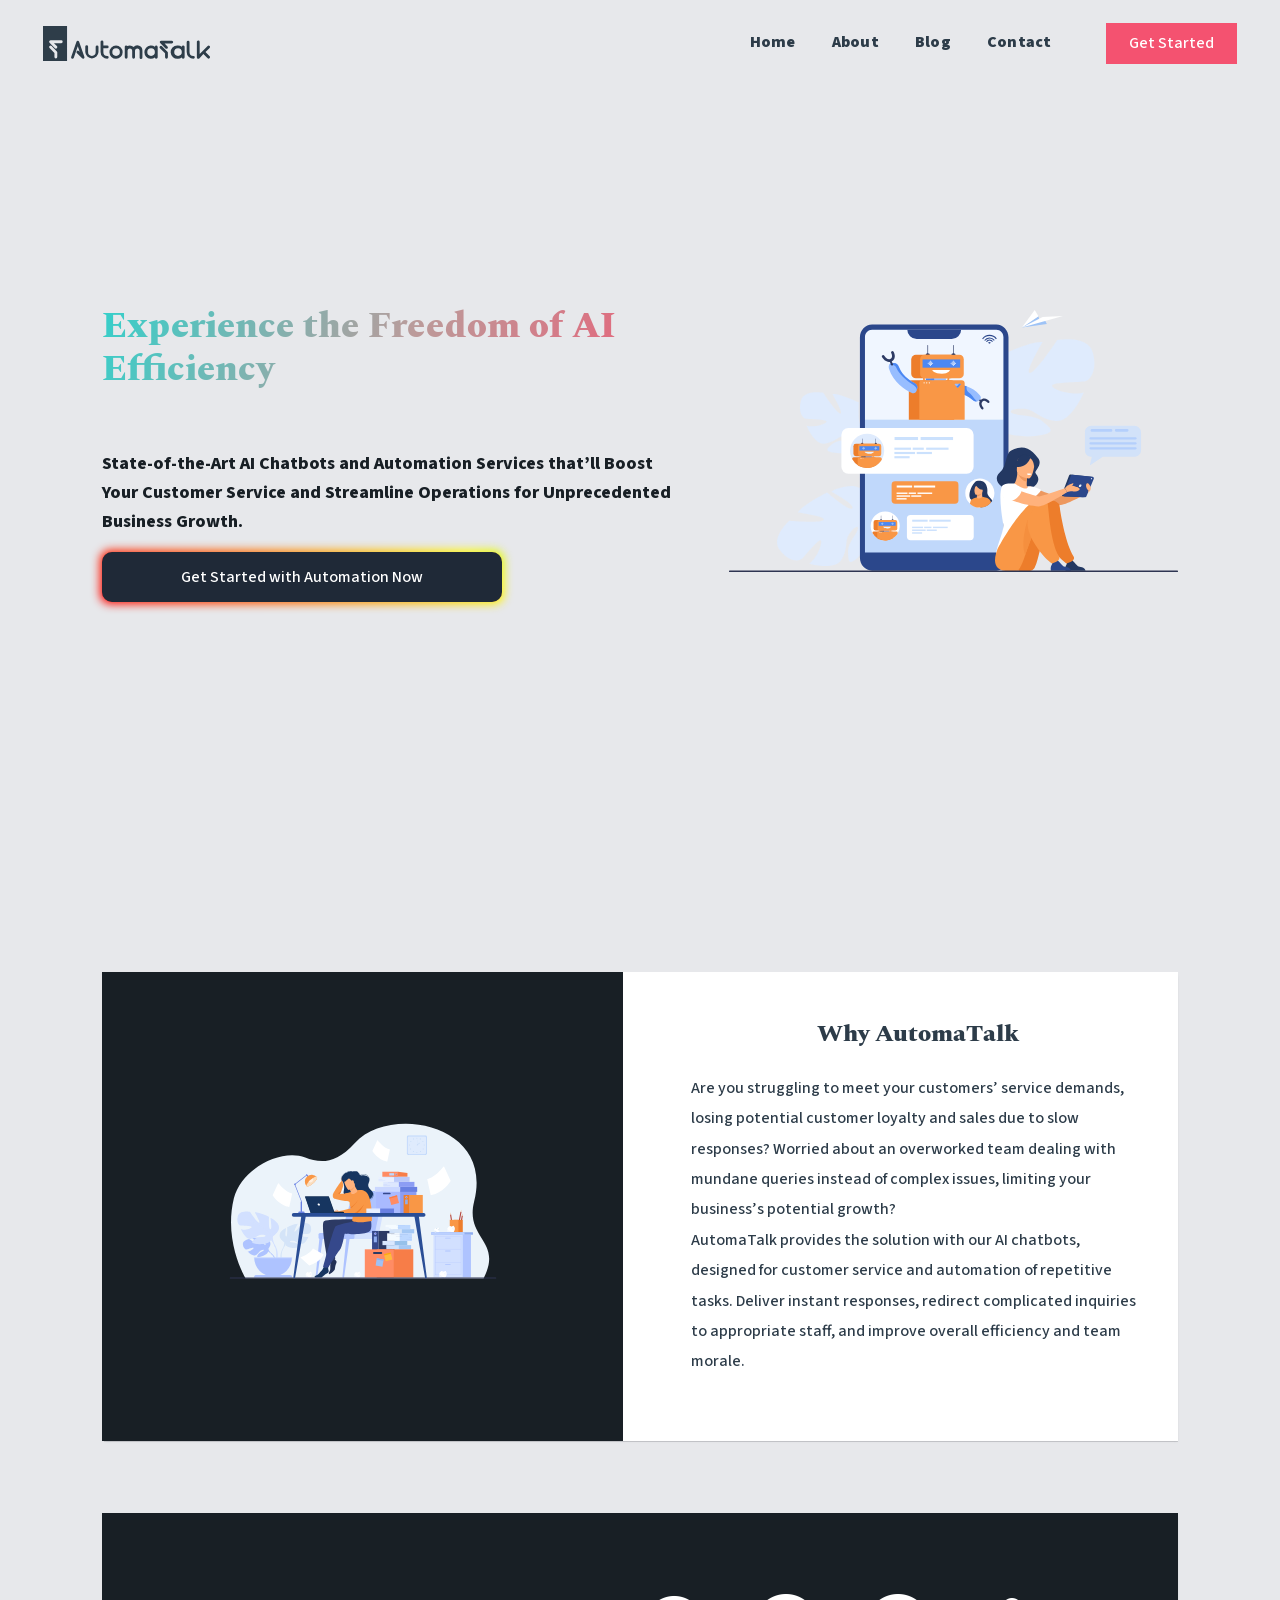
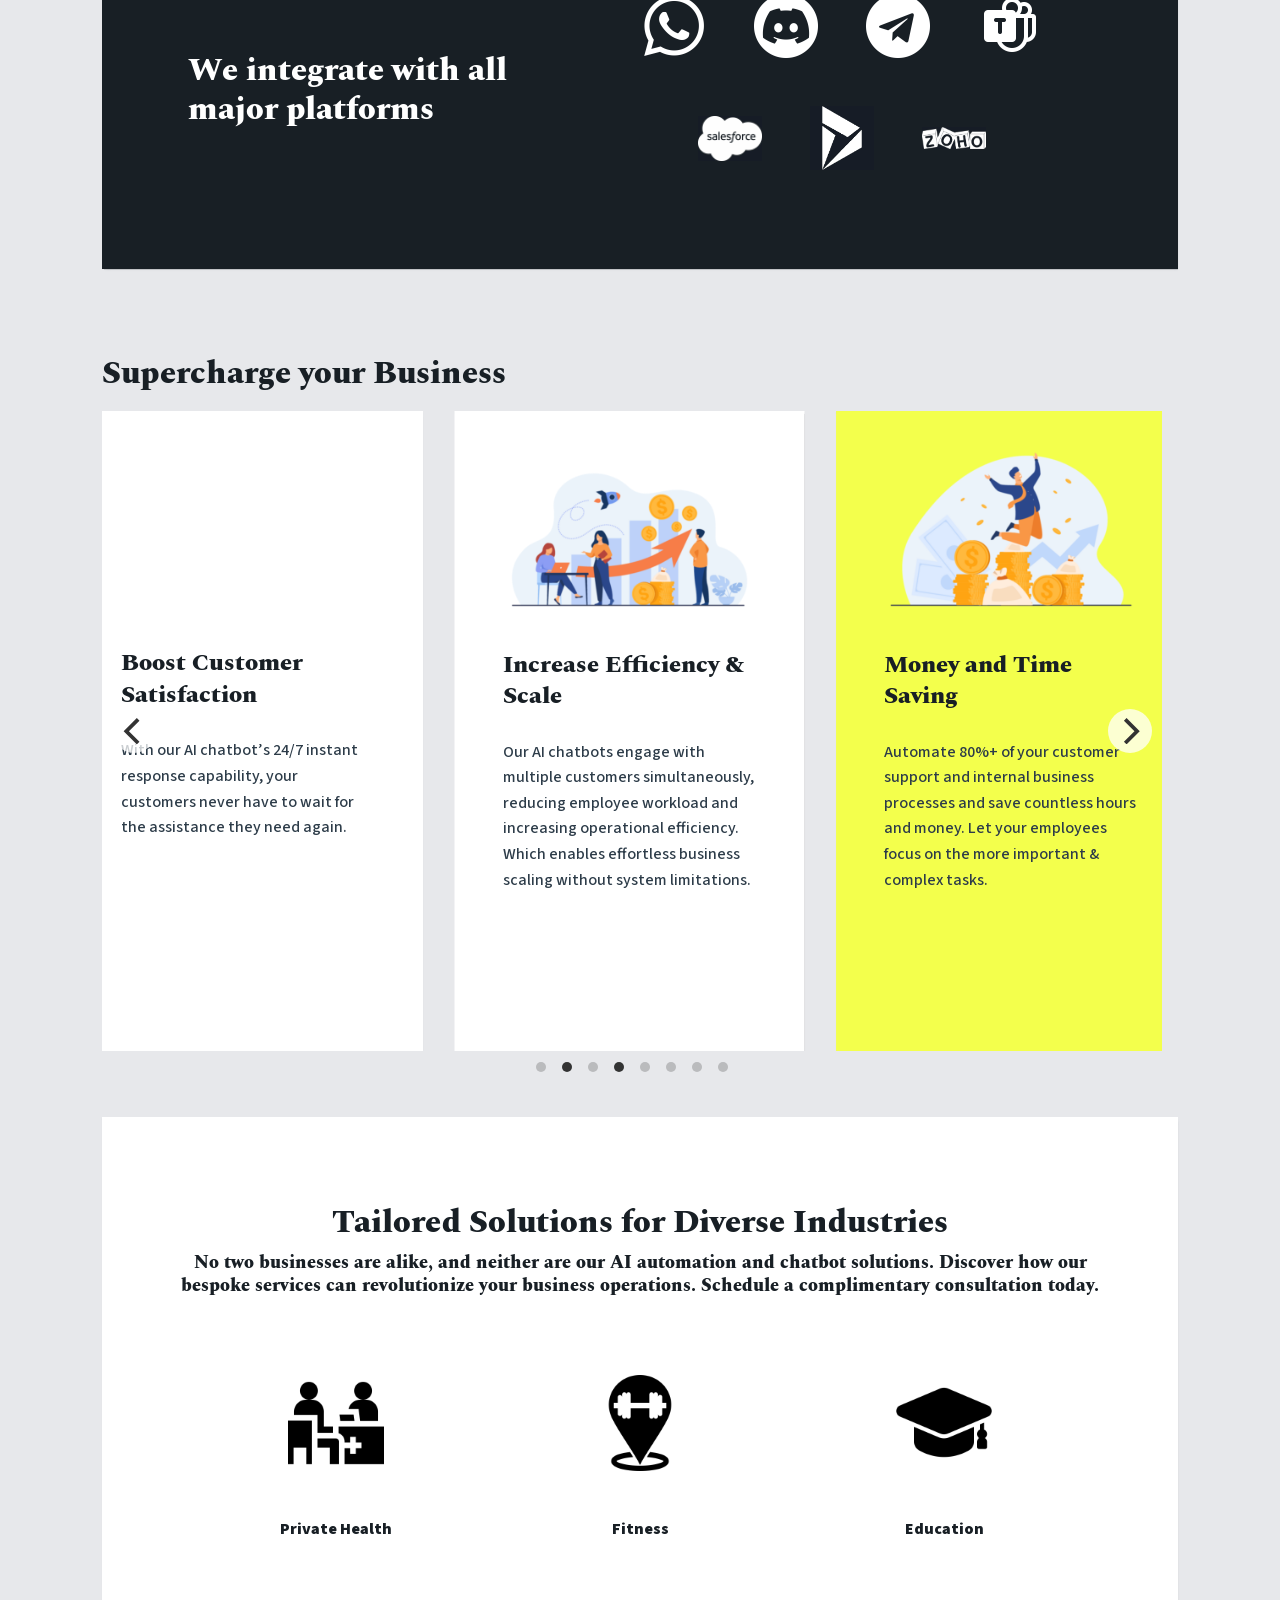
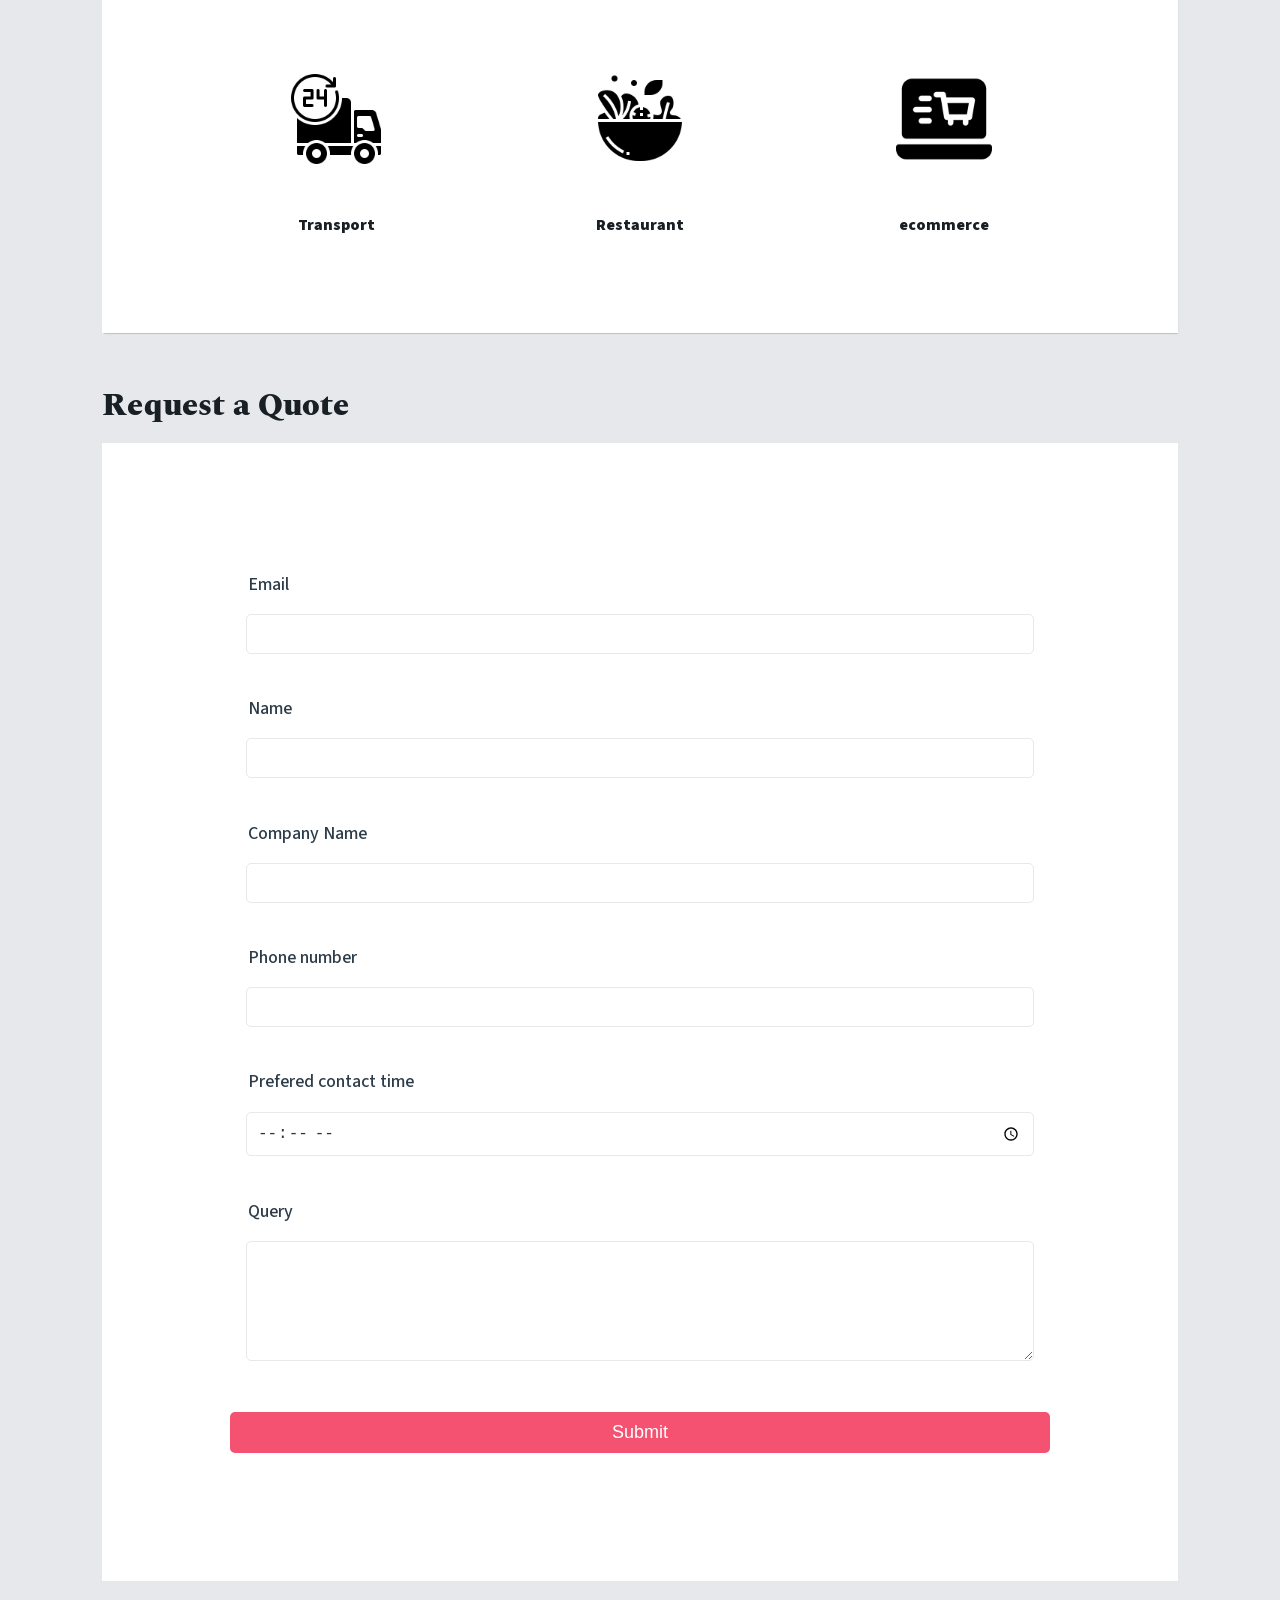
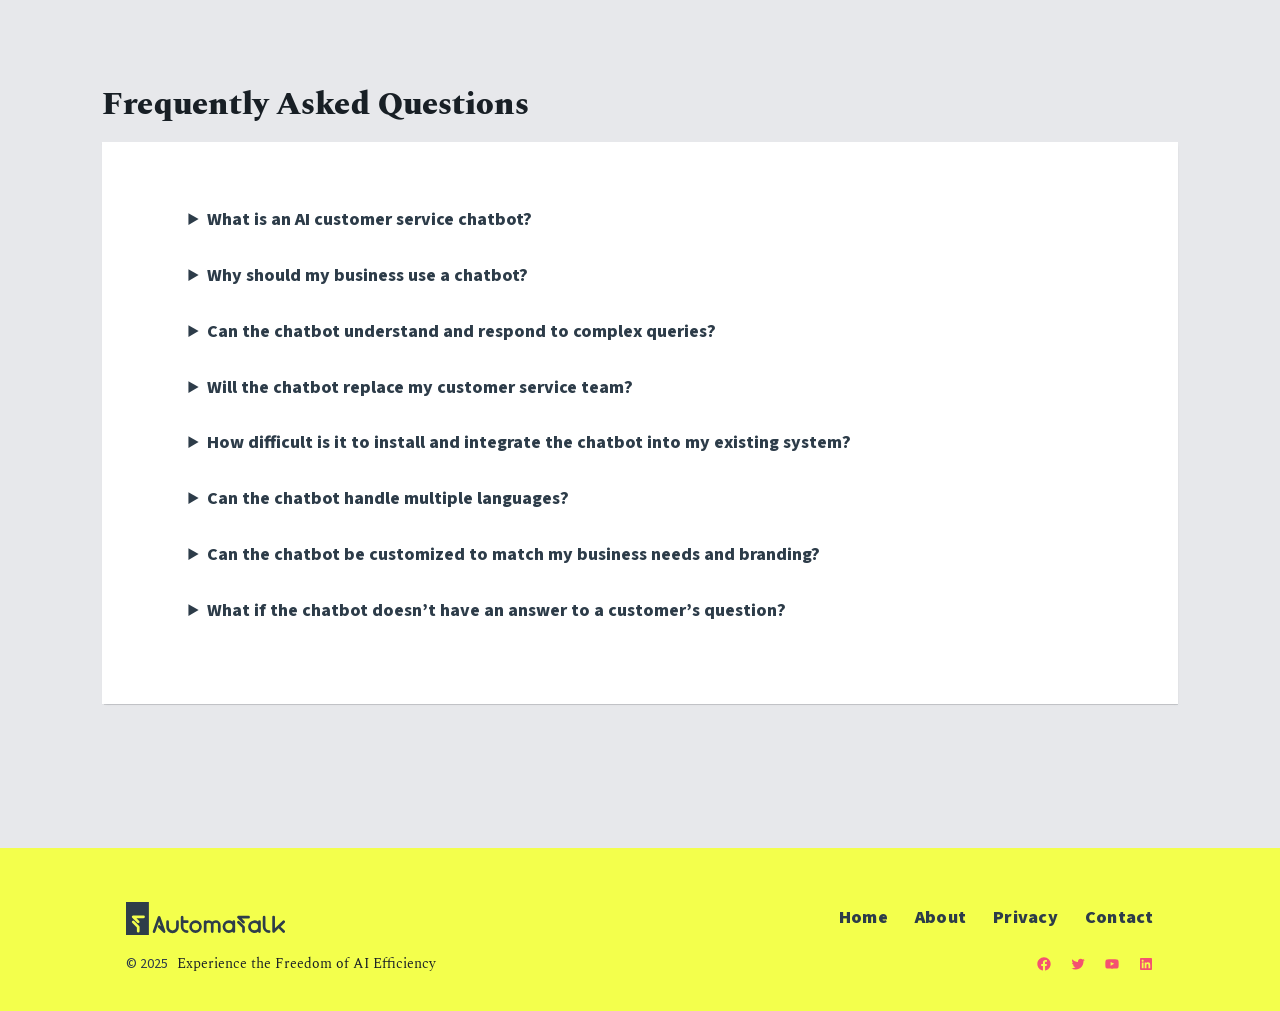
==== index.html @ a54b7176 "Initial commit" ====
<!DOCTYPE html>
<html lang="en-US">
<head>
	<meta charset="UTF-8" />
	<meta name="viewport" content="width=device-width, initial-scale=1" />
<meta name='robots' content='max-image-preview:large' />
<title>Experience the Freedom of AI Efficiency &#8211; State-of-the-Art AI Chatbots and Automation Services that’ll Boost Your Customer Service and Streamline Operations for Unprecedented Business Growth.</title>



<link rel='stylesheet' id='yabe_webfont-cache-css' href='assets/css/yabe-webfont-fonts.css' media='all' />
<style id='wp-img-auto-sizes-contain-inline-css'>
img:is([sizes=auto i],[sizes^="auto," i]){contain-intrinsic-size:3000px 1500px}
/*# sourceURL=wp-img-auto-sizes-contain-inline-css */
</style>
<style id='wp-block-image-inline-css'>
.wp-block-image>a,.wp-block-image>figure>a{display:inline-block}.wp-block-image img{box-sizing:border-box;height:auto;max-width:100%;vertical-align:bottom}@media not (prefers-reduced-motion){.wp-block-image img.hide{visibility:hidden}.wp-block-image img.show{animation:show-content-image .4s}}.wp-block-image[style*=border-radius] img,.wp-block-image[style*=border-radius]>a{border-radius:inherit}.wp-block-image.has-custom-border img{box-sizing:border-box}.wp-block-image.aligncenter{text-align:center}.wp-block-image.alignfull>a,.wp-block-image.alignwide>a{width:100%}.wp-block-image.alignfull img,.wp-block-image.alignwide img{height:auto;width:100%}.wp-block-image .aligncenter,.wp-block-image .alignleft,.wp-block-image .alignright,.wp-block-image.aligncenter,.wp-block-image.alignleft,.wp-block-image.alignright{display:table}.wp-block-image .aligncenter>figcaption,.wp-block-image .alignleft>figcaption,.wp-block-image .alignright>figcaption,.wp-block-image.aligncenter>figcaption,.wp-block-image.alignleft>figcaption,.wp-block-image.alignright>figcaption{caption-side:bottom;display:table-caption}.wp-block-image .alignleft{float:left;margin:.5em 1em .5em 0}.wp-block-image .alignright{float:right;margin:.5em 0 .5em 1em}.wp-block-image .aligncenter{margin-left:auto;margin-right:auto}.wp-block-image :where(figcaption){margin-bottom:1em;margin-top:.5em}.wp-block-image.is-style-circle-mask img{border-radius:9999px}@supports ((-webkit-mask-image:none) or (mask-image:none)) or (-webkit-mask-image:none){.wp-block-image.is-style-circle-mask img{border-radius:0;-webkit-mask-image:url('data:image/svg+xml;utf8,<svg viewBox="0 0 100 100" xmlns="http://www.w3.org/2000/svg"><circle cx="50" cy="50" r="50"/></svg>');mask-image:url('data:image/svg+xml;utf8,<svg viewBox="0 0 100 100" xmlns="http://www.w3.org/2000/svg"><circle cx="50" cy="50" r="50"/></svg>');mask-mode:alpha;-webkit-mask-position:center;mask-position:center;-webkit-mask-repeat:no-repeat;mask-repeat:no-repeat;-webkit-mask-size:contain;mask-size:contain}}:root :where(.wp-block-image.is-style-rounded img,.wp-block-image .is-style-rounded img){border-radius:9999px}.wp-block-image figure{margin:0}.wp-lightbox-container{display:flex;flex-direction:column;position:relative}.wp-lightbox-container img{cursor:zoom-in}.wp-lightbox-container img:hover+button{opacity:1}.wp-lightbox-container button{align-items:center;backdrop-filter:blur(16px) saturate(180%);background-color:#5a5a5a40;border:none;border-radius:4px;cursor:zoom-in;display:flex;height:20px;justify-content:center;opacity:0;padding:0;position:absolute;right:16px;text-align:center;top:16px;width:20px;z-index:100}@media not (prefers-reduced-motion){.wp-lightbox-container button{transition:opacity .2s ease}}.wp-lightbox-container button:focus-visible{outline:3px auto #5a5a5a40;outline:3px auto -webkit-focus-ring-color;outline-offset:3px}.wp-lightbox-container button:hover{cursor:pointer;opacity:1}.wp-lightbox-container button:focus{opacity:1}.wp-lightbox-container button:focus,.wp-lightbox-container button:hover,.wp-lightbox-container button:not(:hover):not(:active):not(.has-background){background-color:#5a5a5a40;border:none}.wp-lightbox-overlay{box-sizing:border-box;cursor:zoom-out;height:100vh;left:0;overflow:hidden;position:fixed;top:0;visibility:hidden;width:100%;z-index:100000}.wp-lightbox-overlay .close-button{align-items:center;cursor:pointer;display:flex;justify-content:center;min-height:40px;min-width:40px;padding:0;position:absolute;right:calc(env(safe-area-inset-right) + 16px);top:calc(env(safe-area-inset-top) + 16px);z-index:5000000}.wp-lightbox-overlay .close-button:focus,.wp-lightbox-overlay .close-button:hover,.wp-lightbox-overlay .close-button:not(:hover):not(:active):not(.has-background){background:none;border:none}.wp-lightbox-overlay .lightbox-image-container{height:var(--wp--lightbox-container-height);left:50%;overflow:hidden;position:absolute;top:50%;transform:translate(-50%,-50%);transform-origin:top left;width:var(--wp--lightbox-container-width);z-index:9999999999}.wp-lightbox-overlay .wp-block-image{align-items:center;box-sizing:border-box;display:flex;height:100%;justify-content:center;margin:0;position:relative;transform-origin:0 0;width:100%;z-index:3000000}.wp-lightbox-overlay .wp-block-image img{height:var(--wp--lightbox-image-height);min-height:var(--wp--lightbox-image-height);min-width:var(--wp--lightbox-image-width);width:var(--wp--lightbox-image-width)}.wp-lightbox-overlay .wp-block-image figcaption{display:none}.wp-lightbox-overlay button{background:none;border:none}.wp-lightbox-overlay .scrim{background-color:#fff;height:100%;opacity:.9;position:absolute;width:100%;z-index:2000000}.wp-lightbox-overlay.active{visibility:visible}@media not (prefers-reduced-motion){.wp-lightbox-overlay.active{animation:turn-on-visibility .25s both}.wp-lightbox-overlay.active img{animation:turn-on-visibility .35s both}.wp-lightbox-overlay.show-closing-animation:not(.active){animation:turn-off-visibility .35s both}.wp-lightbox-overlay.show-closing-animation:not(.active) img{animation:turn-off-visibility .25s both}.wp-lightbox-overlay.zoom.active{animation:none;opacity:1;visibility:visible}.wp-lightbox-overlay.zoom.active .lightbox-image-container{animation:lightbox-zoom-in .4s}.wp-lightbox-overlay.zoom.active .lightbox-image-container img{animation:none}.wp-lightbox-overlay.zoom.active .scrim{animation:turn-on-visibility .4s forwards}.wp-lightbox-overlay.zoom.show-closing-animation:not(.active){animation:none}.wp-lightbox-overlay.zoom.show-closing-animation:not(.active) .lightbox-image-container{animation:lightbox-zoom-out .4s}.wp-lightbox-overlay.zoom.show-closing-animation:not(.active) .lightbox-image-container img{animation:none}.wp-lightbox-overlay.zoom.show-closing-animation:not(.active) .scrim{animation:turn-off-visibility .4s forwards}}@keyframes show-content-image{0%{visibility:hidden}99%{visibility:hidden}to{visibility:visible}}@keyframes turn-on-visibility{0%{opacity:0}to{opacity:1}}@keyframes turn-off-visibility{0%{opacity:1;visibility:visible}99%{opacity:0;visibility:visible}to{opacity:0;visibility:hidden}}@keyframes lightbox-zoom-in{0%{transform:translate(calc((-100vw + var(--wp--lightbox-scrollbar-width))/2 + var(--wp--lightbox-initial-left-position)),calc(-50vh + var(--wp--lightbox-initial-top-position))) scale(var(--wp--lightbox-scale))}to{transform:translate(-50%,-50%) scale(1)}}@keyframes lightbox-zoom-out{0%{transform:translate(-50%,-50%) scale(1);visibility:visible}99%{visibility:visible}to{transform:translate(calc((-100vw + var(--wp--lightbox-scrollbar-width))/2 + var(--wp--lightbox-initial-left-position)),calc(-50vh + var(--wp--lightbox-initial-top-position))) scale(var(--wp--lightbox-scale));visibility:hidden}}
/*# sourceURL=assets/css/wp-block-image-style.min.css */
</style>
<style id='wp-block-image-theme-inline-css'>
:root :where(.wp-block-image figcaption){color:#555;font-size:13px;text-align:center}.is-dark-theme :root :where(.wp-block-image figcaption){color:#ffffffa6}.wp-block-image{margin:0 0 1em}
/*# sourceURL=assets/css/wp-block-image-theme.min.css */
</style>
<style id='wp-block-navigation-link-inline-css'>
.wp-block-navigation .wp-block-navigation-item__label{overflow-wrap:break-word}.wp-block-navigation .wp-block-navigation-item__description{display:none}.link-ui-tools{outline:1px solid #f0f0f0;padding:8px}.link-ui-block-inserter{padding-top:8px}.link-ui-block-inserter__back{margin-left:8px;text-transform:uppercase}
/*# sourceURL=assets/css/wp-navigation-style.min.css */
</style>
<link rel='stylesheet' id='wp-block-navigation-css' href='assets/css/wp-navigation-style.min.css' media='all' />
<style id='wp-block-button-inline-css'>
.wp-block-button__link{align-content:center;box-sizing:border-box;cursor:pointer;display:inline-block;height:100%;text-align:center;word-break:break-word}.wp-block-button__link.aligncenter{text-align:center}.wp-block-button__link.alignright{text-align:right}:where(.wp-block-button__link){border-radius:9999px;box-shadow:none;padding:calc(.667em + 2px) calc(1.333em + 2px);text-decoration:none}.wp-block-button[style*=text-decoration] .wp-block-button__link{text-decoration:inherit}.wp-block-buttons>.wp-block-button.has-custom-width{max-width:none}.wp-block-buttons>.wp-block-button.has-custom-width .wp-block-button__link{width:100%}.wp-block-buttons>.wp-block-button.has-custom-font-size .wp-block-button__link{font-size:inherit}.wp-block-buttons>.wp-block-button.wp-block-button__width-25{width:calc(25% - var(--wp--style--block-gap, .5em)*.75)}.wp-block-buttons>.wp-block-button.wp-block-button__width-50{width:calc(50% - var(--wp--style--block-gap, .5em)*.5)}.wp-block-buttons>.wp-block-button.wp-block-button__width-75{width:calc(75% - var(--wp--style--block-gap, .5em)*.25)}.wp-block-buttons>.wp-block-button.wp-block-button__width-100{flex-basis:100%;width:100%}.wp-block-buttons.is-vertical>.wp-block-button.wp-block-button__width-25{width:25%}.wp-block-buttons.is-vertical>.wp-block-button.wp-block-button__width-50{width:50%}.wp-block-buttons.is-vertical>.wp-block-button.wp-block-button__width-75{width:75%}.wp-block-button.is-style-squared,.wp-block-button__link.wp-block-button.is-style-squared{border-radius:0}.wp-block-button.no-border-radius,.wp-block-button__link.no-border-radius{border-radius:0!important}:root :where(.wp-block-button .wp-block-button__link.is-style-outline),:root :where(.wp-block-button.is-style-outline>.wp-block-button__link){border:2px solid;padding:.667em 1.333em}:root :where(.wp-block-button .wp-block-button__link.is-style-outline:not(.has-text-color)),:root :where(.wp-block-button.is-style-outline>.wp-block-button__link:not(.has-text-color)){color:currentColor}:root :where(.wp-block-button .wp-block-button__link.is-style-outline:not(.has-background)),:root :where(.wp-block-button.is-style-outline>.wp-block-button__link:not(.has-background)){background-color:initial;background-image:none}

			div.is-style-swt-button-secondary .wp-element-button {
                color: var(--wp--preset--color--body);
				background: var(--wp--preset--color--surface);
			}

            div.is-style-swt-button-secondary .wp-element-button:hover {
                color: var(--wp--preset--color--body);
				background: var(--wp--preset--color--surface);
			}
		

			div.is-style-swt-button-inverse .wp-element-button {
                color: #1F2937;
				background: #fff;
			}

            div.is-style-swt-button-inverse .wp-element-button:hover {
                color: #1F2937;
				background: #fff;
			}
		
/*# sourceURL=wp-block-button-inline-css */
</style>
<style id='wp-block-buttons-inline-css'>
.wp-block-buttons{box-sizing:border-box}.wp-block-buttons.is-vertical{flex-direction:column}.wp-block-buttons.is-vertical>.wp-block-button:last-child{margin-bottom:0}.wp-block-buttons>.wp-block-button{display:inline-block;margin:0}.wp-block-buttons.is-content-justification-left{justify-content:flex-start}.wp-block-buttons.is-content-justification-left.is-vertical{align-items:flex-start}.wp-block-buttons.is-content-justification-center{justify-content:center}.wp-block-buttons.is-content-justification-center.is-vertical{align-items:center}.wp-block-buttons.is-content-justification-right{justify-content:flex-end}.wp-block-buttons.is-content-justification-right.is-vertical{align-items:flex-end}.wp-block-buttons.is-content-justification-space-between{justify-content:space-between}.wp-block-buttons.aligncenter{text-align:center}.wp-block-buttons:not(.is-content-justification-space-between,.is-content-justification-right,.is-content-justification-left,.is-content-justification-center) .wp-block-button.aligncenter{margin-left:auto;margin-right:auto;width:100%}.wp-block-buttons[style*=text-decoration] .wp-block-button,.wp-block-buttons[style*=text-decoration] .wp-block-button__link{text-decoration:inherit}.wp-block-buttons.has-custom-font-size .wp-block-button__link{font-size:inherit}.wp-block-buttons .wp-block-button__link{width:100%}.wp-block-button.aligncenter{text-align:center}
/*# sourceURL=assets/css/wp-block-buttons-style.min.css */
</style>
<style id='wp-block-group-inline-css'>
.wp-block-group{box-sizing:border-box}:where(.wp-block-group.wp-block-group-is-layout-constrained){position:relative}
/*# sourceURL=assets/css/wp-block-group-style.min.css */
</style>
<style id='wp-block-group-theme-inline-css'>
:where(.wp-block-group.has-background){padding:1.25em 2.375em}
/*# sourceURL=assets/css/wp-block-group-theme.min.css */
</style>
<style id='wp-block-template-part-theme-inline-css'>
:root :where(.wp-block-template-part.has-background){margin-bottom:0;margin-top:0;padding:1.25em 2.375em}
/*# sourceURL=assets/css/wp-block-template-part-theme.min.css */
</style>
<style id='wp-block-heading-inline-css'>
h1:where(.wp-block-heading).has-background,h2:where(.wp-block-heading).has-background,h3:where(.wp-block-heading).has-background,h4:where(.wp-block-heading).has-background,h5:where(.wp-block-heading).has-background,h6:where(.wp-block-heading).has-background{padding:1.25em 2.375em}h1.has-text-align-left[style*=writing-mode]:where([style*=vertical-lr]),h1.has-text-align-right[style*=writing-mode]:where([style*=vertical-rl]),h2.has-text-align-left[style*=writing-mode]:where([style*=vertical-lr]),h2.has-text-align-right[style*=writing-mode]:where([style*=vertical-rl]),h3.has-text-align-left[style*=writing-mode]:where([style*=vertical-lr]),h3.has-text-align-right[style*=writing-mode]:where([style*=vertical-rl]),h4.has-text-align-left[style*=writing-mode]:where([style*=vertical-lr]),h4.has-text-align-right[style*=writing-mode]:where([style*=vertical-rl]),h5.has-text-align-left[style*=writing-mode]:where([style*=vertical-lr]),h5.has-text-align-right[style*=writing-mode]:where([style*=vertical-rl]),h6.has-text-align-left[style*=writing-mode]:where([style*=vertical-lr]),h6.has-text-align-right[style*=writing-mode]:where([style*=vertical-rl]){rotate:180deg}
/*# sourceURL=assets/css/wp-block-heading-style.min.css */
</style>
<style id='wp-block-paragraph-inline-css'>
.is-small-text{font-size:.875em}.is-regular-text{font-size:1em}.is-large-text{font-size:2.25em}.is-larger-text{font-size:3em}.has-drop-cap:not(:focus):first-letter{float:left;font-size:8.4em;font-style:normal;font-weight:100;line-height:.68;margin:.05em .1em 0 0;text-transform:uppercase}body.rtl .has-drop-cap:not(:focus):first-letter{float:none;margin-left:.1em}p.has-drop-cap.has-background{overflow:hidden}:root :where(p.has-background){padding:1.25em 2.375em}:where(p.has-text-color:not(.has-link-color)) a{color:inherit}p.has-text-align-left[style*="writing-mode:vertical-lr"],p.has-text-align-right[style*="writing-mode:vertical-rl"]{rotate:180deg}
/*# sourceURL=assets/css/wp-block-paragraph-style.min.css */
</style>
<style id='wp-block-details-inline-css'>
.wp-block-details{box-sizing:border-box}.wp-block-details summary{cursor:pointer}
/*# sourceURL=assets/css/wp-block-details-style.min.css */
</style>
<style id='wp-block-site-title-inline-css'>
.wp-block-site-title{box-sizing:border-box}.wp-block-site-title :where(a){color:inherit;font-family:inherit;font-size:inherit;font-style:inherit;font-weight:inherit;letter-spacing:inherit;line-height:inherit;text-decoration:inherit}
/*# sourceURL=assets/css/wp-block-site-title-style.min.css */
</style>
<style id='wp-block-social-links-inline-css'>
.wp-block-social-links{background:none;box-sizing:border-box;margin-left:0;padding-left:0;padding-right:0;text-indent:0}.wp-block-social-links .wp-social-link a,.wp-block-social-links .wp-social-link a:hover{border-bottom:0;box-shadow:none;text-decoration:none}.wp-block-social-links .wp-social-link svg{height:1em;width:1em}.wp-block-social-links .wp-social-link span:not(.screen-reader-text){font-size:.65em;margin-left:.5em;margin-right:.5em}.wp-block-social-links.has-small-icon-size{font-size:16px}.wp-block-social-links,.wp-block-social-links.has-normal-icon-size{font-size:24px}.wp-block-social-links.has-large-icon-size{font-size:36px}.wp-block-social-links.has-huge-icon-size{font-size:48px}.wp-block-social-links.aligncenter{display:flex;justify-content:center}.wp-block-social-links.alignright{justify-content:flex-end}.wp-block-social-link{border-radius:9999px;display:block}@media not (prefers-reduced-motion){.wp-block-social-link{transition:transform .1s ease}}.wp-block-social-link{height:auto}.wp-block-social-link a{align-items:center;display:flex;line-height:0}.wp-block-social-link:hover{transform:scale(1.1)}.wp-block-social-links .wp-block-social-link.wp-social-link{display:inline-block;margin:0;padding:0}.wp-block-social-links .wp-block-social-link.wp-social-link .wp-block-social-link-anchor,.wp-block-social-links .wp-block-social-link.wp-social-link .wp-block-social-link-anchor svg,.wp-block-social-links .wp-block-social-link.wp-social-link .wp-block-social-link-anchor:active,.wp-block-social-links .wp-block-social-link.wp-social-link .wp-block-social-link-anchor:hover,.wp-block-social-links .wp-block-social-link.wp-social-link .wp-block-social-link-anchor:visited{color:currentColor;fill:currentColor}:where(.wp-block-social-links:not(.is-style-logos-only)) .wp-social-link{background-color:#f0f0f0;color:#444}:where(.wp-block-social-links:not(.is-style-logos-only)) .wp-social-link-amazon{background-color:#f90;color:#fff}:where(.wp-block-social-links:not(.is-style-logos-only)) .wp-social-link-bandcamp{background-color:#1ea0c3;color:#fff}:where(.wp-block-social-links:not(.is-style-logos-only)) .wp-social-link-behance{background-color:#0757fe;color:#fff}:where(.wp-block-social-links:not(.is-style-logos-only)) .wp-social-link-bluesky{background-color:#0a7aff;color:#fff}:where(.wp-block-social-links:not(.is-style-logos-only)) .wp-social-link-codepen{background-color:#1e1f26;color:#fff}:where(.wp-block-social-links:not(.is-style-logos-only)) .wp-social-link-deviantart{background-color:#02e49b;color:#fff}:where(.wp-block-social-links:not(.is-style-logos-only)) .wp-social-link-discord{background-color:#5865f2;color:#fff}:where(.wp-block-social-links:not(.is-style-logos-only)) .wp-social-link-dribbble{background-color:#e94c89;color:#fff}:where(.wp-block-social-links:not(.is-style-logos-only)) .wp-social-link-dropbox{background-color:#4280ff;color:#fff}:where(.wp-block-social-links:not(.is-style-logos-only)) .wp-social-link-etsy{background-color:#f45800;color:#fff}:where(.wp-block-social-links:not(.is-style-logos-only)) .wp-social-link-facebook{background-color:#0866ff;color:#fff}:where(.wp-block-social-links:not(.is-style-logos-only)) .wp-social-link-fivehundredpx{background-color:#000;color:#fff}:where(.wp-block-social-links:not(.is-style-logos-only)) .wp-social-link-flickr{background-color:#0461dd;color:#fff}:where(.wp-block-social-links:not(.is-style-logos-only)) .wp-social-link-foursquare{background-color:#e65678;color:#fff}:where(.wp-block-social-links:not(.is-style-logos-only)) .wp-social-link-github{background-color:#24292d;color:#fff}:where(.wp-block-social-links:not(.is-style-logos-only)) .wp-social-link-goodreads{background-color:#eceadd;color:#382110}:where(.wp-block-social-links:not(.is-style-logos-only)) .wp-social-link-google{background-color:#ea4434;color:#fff}:where(.wp-block-social-links:not(.is-style-logos-only)) .wp-social-link-gravatar{background-color:#1d4fc4;color:#fff}:where(.wp-block-social-links:not(.is-style-logos-only)) .wp-social-link-instagram{background-color:#f00075;color:#fff}:where(.wp-block-social-links:not(.is-style-logos-only)) .wp-social-link-lastfm{background-color:#e21b24;color:#fff}:where(.wp-block-social-links:not(.is-style-logos-only)) .wp-social-link-linkedin{background-color:#0d66c2;color:#fff}:where(.wp-block-social-links:not(.is-style-logos-only)) .wp-social-link-mastodon{background-color:#3288d4;color:#fff}:where(.wp-block-social-links:not(.is-style-logos-only)) .wp-social-link-medium{background-color:#000;color:#fff}:where(.wp-block-social-links:not(.is-style-logos-only)) .wp-social-link-meetup{background-color:#f6405f;color:#fff}:where(.wp-block-social-links:not(.is-style-logos-only)) .wp-social-link-patreon{background-color:#000;color:#fff}:where(.wp-block-social-links:not(.is-style-logos-only)) .wp-social-link-pinterest{background-color:#e60122;color:#fff}:where(.wp-block-social-links:not(.is-style-logos-only)) .wp-social-link-pocket{background-color:#ef4155;color:#fff}:where(.wp-block-social-links:not(.is-style-logos-only)) .wp-social-link-reddit{background-color:#ff4500;color:#fff}:where(.wp-block-social-links:not(.is-style-logos-only)) .wp-social-link-skype{background-color:#0478d7;color:#fff}:where(.wp-block-social-links:not(.is-style-logos-only)) .wp-social-link-snapchat{background-color:#fefc00;color:#fff;stroke:#000}:where(.wp-block-social-links:not(.is-style-logos-only)) .wp-social-link-soundcloud{background-color:#ff5600;color:#fff}:where(.wp-block-social-links:not(.is-style-logos-only)) .wp-social-link-spotify{background-color:#1bd760;color:#fff}:where(.wp-block-social-links:not(.is-style-logos-only)) .wp-social-link-telegram{background-color:#2aabee;color:#fff}:where(.wp-block-social-links:not(.is-style-logos-only)) .wp-social-link-threads{background-color:#000;color:#fff}:where(.wp-block-social-links:not(.is-style-logos-only)) .wp-social-link-tiktok{background-color:#000;color:#fff}:where(.wp-block-social-links:not(.is-style-logos-only)) .wp-social-link-tumblr{background-color:#011835;color:#fff}:where(.wp-block-social-links:not(.is-style-logos-only)) .wp-social-link-twitch{background-color:#6440a4;color:#fff}:where(.wp-block-social-links:not(.is-style-logos-only)) .wp-social-link-twitter{background-color:#1da1f2;color:#fff}:where(.wp-block-social-links:not(.is-style-logos-only)) .wp-social-link-vimeo{background-color:#1eb7ea;color:#fff}:where(.wp-block-social-links:not(.is-style-logos-only)) .wp-social-link-vk{background-color:#4680c2;color:#fff}:where(.wp-block-social-links:not(.is-style-logos-only)) .wp-social-link-wordpress{background-color:#3499cd;color:#fff}:where(.wp-block-social-links:not(.is-style-logos-only)) .wp-social-link-whatsapp{background-color:#25d366;color:#fff}:where(.wp-block-social-links:not(.is-style-logos-only)) .wp-social-link-x{background-color:#000;color:#fff}:where(.wp-block-social-links:not(.is-style-logos-only)) .wp-social-link-yelp{background-color:#d32422;color:#fff}:where(.wp-block-social-links:not(.is-style-logos-only)) .wp-social-link-youtube{background-color:red;color:#fff}:where(.wp-block-social-links.is-style-logos-only) .wp-social-link{background:none}:where(.wp-block-social-links.is-style-logos-only) .wp-social-link svg{height:1.25em;width:1.25em}:where(.wp-block-social-links.is-style-logos-only) .wp-social-link-amazon{color:#f90}:where(.wp-block-social-links.is-style-logos-only) .wp-social-link-bandcamp{color:#1ea0c3}:where(.wp-block-social-links.is-style-logos-only) .wp-social-link-behance{color:#0757fe}:where(.wp-block-social-links.is-style-logos-only) .wp-social-link-bluesky{color:#0a7aff}:where(.wp-block-social-links.is-style-logos-only) .wp-social-link-codepen{color:#1e1f26}:where(.wp-block-social-links.is-style-logos-only) .wp-social-link-deviantart{color:#02e49b}:where(.wp-block-social-links.is-style-logos-only) .wp-social-link-discord{color:#5865f2}:where(.wp-block-social-links.is-style-logos-only) .wp-social-link-dribbble{color:#e94c89}:where(.wp-block-social-links.is-style-logos-only) .wp-social-link-dropbox{color:#4280ff}:where(.wp-block-social-links.is-style-logos-only) .wp-social-link-etsy{color:#f45800}:where(.wp-block-social-links.is-style-logos-only) .wp-social-link-facebook{color:#0866ff}:where(.wp-block-social-links.is-style-logos-only) .wp-social-link-fivehundredpx{color:#000}:where(.wp-block-social-links.is-style-logos-only) .wp-social-link-flickr{color:#0461dd}:where(.wp-block-social-links.is-style-logos-only) .wp-social-link-foursquare{color:#e65678}:where(.wp-block-social-links.is-style-logos-only) .wp-social-link-github{color:#24292d}:where(.wp-block-social-links.is-style-logos-only) .wp-social-link-goodreads{color:#382110}:where(.wp-block-social-links.is-style-logos-only) .wp-social-link-google{color:#ea4434}:where(.wp-block-social-links.is-style-logos-only) .wp-social-link-gravatar{color:#1d4fc4}:where(.wp-block-social-links.is-style-logos-only) .wp-social-link-instagram{color:#f00075}:where(.wp-block-social-links.is-style-logos-only) .wp-social-link-lastfm{color:#e21b24}:where(.wp-block-social-links.is-style-logos-only) .wp-social-link-linkedin{color:#0d66c2}:where(.wp-block-social-links.is-style-logos-only) .wp-social-link-mastodon{color:#3288d4}:where(.wp-block-social-links.is-style-logos-only) .wp-social-link-medium{color:#000}:where(.wp-block-social-links.is-style-logos-only) .wp-social-link-meetup{color:#f6405f}:where(.wp-block-social-links.is-style-logos-only) .wp-social-link-patreon{color:#000}:where(.wp-block-social-links.is-style-logos-only) .wp-social-link-pinterest{color:#e60122}:where(.wp-block-social-links.is-style-logos-only) .wp-social-link-pocket{color:#ef4155}:where(.wp-block-social-links.is-style-logos-only) .wp-social-link-reddit{color:#ff4500}:where(.wp-block-social-links.is-style-logos-only) .wp-social-link-skype{color:#0478d7}:where(.wp-block-social-links.is-style-logos-only) .wp-social-link-snapchat{color:#fff;stroke:#000}:where(.wp-block-social-links.is-style-logos-only) .wp-social-link-soundcloud{color:#ff5600}:where(.wp-block-social-links.is-style-logos-only) .wp-social-link-spotify{color:#1bd760}:where(.wp-block-social-links.is-style-logos-only) .wp-social-link-telegram{color:#2aabee}:where(.wp-block-social-links.is-style-logos-only) .wp-social-link-threads{color:#000}:where(.wp-block-social-links.is-style-logos-only) .wp-social-link-tiktok{color:#000}:where(.wp-block-social-links.is-style-logos-only) .wp-social-link-tumblr{color:#011835}:where(.wp-block-social-links.is-style-logos-only) .wp-social-link-twitch{color:#6440a4}:where(.wp-block-social-links.is-style-logos-only) .wp-social-link-twitter{color:#1da1f2}:where(.wp-block-social-links.is-style-logos-only) .wp-social-link-vimeo{color:#1eb7ea}:where(.wp-block-social-links.is-style-logos-only) .wp-social-link-vk{color:#4680c2}:where(.wp-block-social-links.is-style-logos-only) .wp-social-link-whatsapp{color:#25d366}:where(.wp-block-social-links.is-style-logos-only) .wp-social-link-wordpress{color:#3499cd}:where(.wp-block-social-links.is-style-logos-only) .wp-social-link-x{color:#000}:where(.wp-block-social-links.is-style-logos-only) .wp-social-link-yelp{color:#d32422}:where(.wp-block-social-links.is-style-logos-only) .wp-social-link-youtube{color:red}.wp-block-social-links.is-style-pill-shape .wp-social-link{width:auto}:root :where(.wp-block-social-links .wp-social-link a){padding:.25em}:root :where(.wp-block-social-links.is-style-logos-only .wp-social-link a){padding:0}:root :where(.wp-block-social-links.is-style-pill-shape .wp-social-link a){padding-left:.6666666667em;padding-right:.6666666667em}.wp-block-social-links:not(.has-icon-color):not(.has-icon-background-color) .wp-social-link-snapchat .wp-block-social-link-label{color:#000}
/*# sourceURL=assets/css/wp-block-social-links-style.min.css */
</style>
<style id='wp-emoji-styles-inline-css'>

	img.wp-smiley, img.emoji {
		display: inline !important;
		border: none !important;
		box-shadow: none !important;
		height: 1em !important;
		width: 1em !important;
		margin: 0 0.07em !important;
		vertical-align: -0.1em !important;
		background: none !important;
		padding: 0 !important;
	}
/*# sourceURL=wp-emoji-styles-inline-css */
</style>
<style id='wp-block-library-inline-css'>
:root{--wp-block-synced-color:#7a00df;--wp-block-synced-color--rgb:122,0,223;--wp-bound-block-color:var(--wp-block-synced-color);--wp-editor-canvas-background:#ddd;--wp-admin-theme-color:#007cba;--wp-admin-theme-color--rgb:0,124,186;--wp-admin-theme-color-darker-10:#006ba1;--wp-admin-theme-color-darker-10--rgb:0,107,160.5;--wp-admin-theme-color-darker-20:#005a87;--wp-admin-theme-color-darker-20--rgb:0,90,135;--wp-admin-border-width-focus:2px}@media (min-resolution:192dpi){:root{--wp-admin-border-width-focus:1.5px}}.wp-element-button{cursor:pointer}:root .has-very-light-gray-background-color{background-color:#eee}:root .has-very-dark-gray-background-color{background-color:#313131}:root .has-very-light-gray-color{color:#eee}:root .has-very-dark-gray-color{color:#313131}:root .has-vivid-green-cyan-to-vivid-cyan-blue-gradient-background{background:linear-gradient(135deg,#00d084,#0693e3)}:root .has-purple-crush-gradient-background{background:linear-gradient(135deg,#34e2e4,#4721fb 50%,#ab1dfe)}:root .has-hazy-dawn-gradient-background{background:linear-gradient(135deg,#faaca8,#dad0ec)}:root .has-subdued-olive-gradient-background{background:linear-gradient(135deg,#fafae1,#67a671)}:root .has-atomic-cream-gradient-background{background:linear-gradient(135deg,#fdd79a,#004a59)}:root .has-nightshade-gradient-background{background:linear-gradient(135deg,#330968,#31cdcf)}:root .has-midnight-gradient-background{background:linear-gradient(135deg,#020381,#2874fc)}:root{--wp--preset--font-size--normal:16px;--wp--preset--font-size--huge:42px}.has-regular-font-size{font-size:1em}.has-larger-font-size{font-size:2.625em}.has-normal-font-size{font-size:var(--wp--preset--font-size--normal)}.has-huge-font-size{font-size:var(--wp--preset--font-size--huge)}.has-text-align-center{text-align:center}.has-text-align-left{text-align:left}.has-text-align-right{text-align:right}.has-fit-text{white-space:nowrap!important}#end-resizable-editor-section{display:none}.aligncenter{clear:both}.items-justified-left{justify-content:flex-start}.items-justified-center{justify-content:center}.items-justified-right{justify-content:flex-end}.items-justified-space-between{justify-content:space-between}.screen-reader-text{border:0;clip-path:inset(50%);height:1px;margin:-1px;overflow:hidden;padding:0;position:absolute;width:1px;word-wrap:normal!important}.screen-reader-text:focus{background-color:#ddd;clip-path:none;color:#444;display:block;font-size:1em;height:auto;left:5px;line-height:normal;padding:15px 23px 14px;text-decoration:none;top:5px;width:auto;z-index:100000}html :where(.has-border-color){border-style:solid}html :where([style*=border-top-color]){border-top-style:solid}html :where([style*=border-right-color]){border-right-style:solid}html :where([style*=border-bottom-color]){border-bottom-style:solid}html :where([style*=border-left-color]){border-left-style:solid}html :where([style*=border-width]){border-style:solid}html :where([style*=border-top-width]){border-top-style:solid}html :where([style*=border-right-width]){border-right-style:solid}html :where([style*=border-bottom-width]){border-bottom-style:solid}html :where([style*=border-left-width]){border-left-style:solid}html :where(img[class*=wp-image-]){height:auto;max-width:100%}:where(figure){margin:0 0 1em}html :where(.is-position-sticky){--wp-admin--admin-bar--position-offset:var(--wp-admin--admin-bar--height,0px)}@media screen and (max-width:600px){html :where(.is-position-sticky){--wp-admin--admin-bar--position-offset:0px}}
/*# sourceURL=assets/css/common.min.css */
</style>
<link rel='stylesheet' id='spectra-one-editor-css' href='assets/css/spectra-one-editor.min.css' media='all' />
<style id='global-styles-inline-css'>
:root{--wp--preset--aspect-ratio--square: 1;--wp--preset--aspect-ratio--4-3: 4/3;--wp--preset--aspect-ratio--3-4: 3/4;--wp--preset--aspect-ratio--3-2: 3/2;--wp--preset--aspect-ratio--2-3: 2/3;--wp--preset--aspect-ratio--16-9: 16/9;--wp--preset--aspect-ratio--9-16: 9/16;--wp--preset--color--black: #000000;--wp--preset--color--cyan-bluish-gray: #abb8c3;--wp--preset--color--white: #ffffff;--wp--preset--color--pale-pink: #f78da7;--wp--preset--color--vivid-red: #cf2e2e;--wp--preset--color--luminous-vivid-orange: #ff6900;--wp--preset--color--luminous-vivid-amber: #fcb900;--wp--preset--color--light-green-cyan: #7bdcb5;--wp--preset--color--vivid-green-cyan: #00d084;--wp--preset--color--pale-cyan-blue: #8ed1fc;--wp--preset--color--vivid-cyan-blue: #0693e3;--wp--preset--color--vivid-purple: #9b51e0;--wp--preset--color--primary: #e3ed45;--wp--preset--color--secondary: #7345F7;--wp--preset--color--heading: #181f25;--wp--preset--color--body: #2d3c49;--wp--preset--color--background: #FFFFFF;--wp--preset--color--tertiary: #F6EBFE;--wp--preset--color--quaternary: #FFFBEB;--wp--preset--color--surface: #F8FAFC;--wp--preset--color--foreground: #6431F7;--wp--preset--color--outline: #E6E9EF;--wp--preset--color--neutral: #6E7787;--wp--preset--color--transparent: transparent;--wp--preset--color--current-color: currentColor;--wp--preset--color--inherit: inherit;--wp--preset--gradient--vivid-cyan-blue-to-vivid-purple: linear-gradient(135deg,rgb(6,147,227) 0%,rgb(155,81,224) 100%);--wp--preset--gradient--light-green-cyan-to-vivid-green-cyan: linear-gradient(135deg,rgb(122,220,180) 0%,rgb(0,208,130) 100%);--wp--preset--gradient--luminous-vivid-amber-to-luminous-vivid-orange: linear-gradient(135deg,rgb(252,185,0) 0%,rgb(255,105,0) 100%);--wp--preset--gradient--luminous-vivid-orange-to-vivid-red: linear-gradient(135deg,rgb(255,105,0) 0%,rgb(207,46,46) 100%);--wp--preset--gradient--very-light-gray-to-cyan-bluish-gray: linear-gradient(135deg,rgb(238,238,238) 0%,rgb(169,184,195) 100%);--wp--preset--gradient--cool-to-warm-spectrum: linear-gradient(135deg,rgb(74,234,220) 0%,rgb(151,120,209) 20%,rgb(207,42,186) 40%,rgb(238,44,130) 60%,rgb(251,105,98) 80%,rgb(254,248,76) 100%);--wp--preset--gradient--blush-light-purple: linear-gradient(135deg,rgb(255,206,236) 0%,rgb(152,150,240) 100%);--wp--preset--gradient--blush-bordeaux: linear-gradient(135deg,rgb(254,205,165) 0%,rgb(254,45,45) 50%,rgb(107,0,62) 100%);--wp--preset--gradient--luminous-dusk: linear-gradient(135deg,rgb(255,203,112) 0%,rgb(199,81,192) 50%,rgb(65,88,208) 100%);--wp--preset--gradient--pale-ocean: linear-gradient(135deg,rgb(255,245,203) 0%,rgb(182,227,212) 50%,rgb(51,167,181) 100%);--wp--preset--gradient--electric-grass: linear-gradient(135deg,rgb(202,248,128) 0%,rgb(113,206,126) 100%);--wp--preset--gradient--midnight: linear-gradient(135deg,rgb(2,3,129) 0%,rgb(40,116,252) 100%);--wp--preset--gradient--primary: linear-gradient(286.83deg, #931CF0 -1.55%, #4F2CDD 100%);;--wp--preset--font-size--small: clamp(14px, 1.6vw, 16px);--wp--preset--font-size--medium: clamp(16px, 1.8vw, 18px);--wp--preset--font-size--large: clamp(20px, 2.2vw, 22px);--wp--preset--font-size--x-large: clamp(24px, 3vw, 28px);--wp--preset--font-size--x-small: clamp(12px, 1.5vw, 14px);--wp--preset--font-size--xx-large: clamp(28px, 3.6vw, 36px);--wp--preset--font-size--xxx-large: clamp(32px, 3.6vw, 44px);--wp--preset--font-size--xxxx-large: clamp(40px, 6.6vw, 56px);--wp--preset--font-family--inter: "Inter", sans-serif;--wp--preset--font-family--spectral: Spectral;--wp--preset--font-family--source-sans-3: var(--ywf--family-source-sans-3);--wp--preset--spacing--20: 0.44rem;--wp--preset--spacing--30: 0.67rem;--wp--preset--spacing--40: 1rem;--wp--preset--spacing--50: 1.5rem;--wp--preset--spacing--60: 2.25rem;--wp--preset--spacing--70: 3.38rem;--wp--preset--spacing--80: 5.06rem;--wp--preset--spacing--xxx-small: calc(var(--wp--preset--font-size--medium,1rem)/4);--wp--preset--spacing--xx-small: calc(var(--wp--preset--font-size--medium,1rem)/2);--wp--preset--spacing--x-small: calc(var(--wp--preset--font-size--medium,1rem));--wp--preset--spacing--small: calc(var(--wp--preset--font-size--medium,1rem)*1.5);--wp--preset--spacing--medium: calc(var(--wp--preset--font-size--medium,1rem)*2);--wp--preset--spacing--large: calc(var(--wp--preset--font-size--medium,1rem)*3);--wp--preset--spacing--x-large: calc(var(--wp--preset--font-size--medium,1rem)*4);--wp--preset--spacing--xx-large: calc(var(--wp--preset--font-size--medium,1rem)*6);--wp--preset--shadow--natural: 6px 6px 9px rgba(0, 0, 0, 0.2);--wp--preset--shadow--deep: 12px 12px 50px rgba(0, 0, 0, 0.4);--wp--preset--shadow--sharp: 6px 6px 0px rgba(0, 0, 0, 0.2);--wp--preset--shadow--outlined: 6px 6px 0px -3px rgb(255, 255, 255), 6px 6px rgb(0, 0, 0);--wp--preset--shadow--crisp: 6px 6px 0px rgb(0, 0, 0);--wp--custom--font-weight--black: 900;--wp--custom--font-weight--extra-bold: 800;--wp--custom--font-weight--bold: 700;--wp--custom--font-weight--semi-bold: 600;--wp--custom--font-weight--medium: 500;--wp--custom--font-weight--regular: 400;--wp--custom--font-weight--light: 300;--wp--custom--font-weight--extra-light: 200;--wp--custom--font-weight--thin: 100;--wp--custom--line-height--initial: 1;--wp--custom--line-height--xx-small: 1.2;--wp--custom--line-height--x-small: 1.3;--wp--custom--line-height--small: 1.4;--wp--custom--line-height--medium: 1.45;--wp--custom--line-height--large: 1.6;--wp--custom--border-radius--xx-small: 4px;--wp--custom--border-radius--x-small: 6px;--wp--custom--border-radius--small: 8px;--wp--custom--border-radius--medium: 12px;--wp--custom--border-radius--large: 16px;--wp--custom--border-radius--x-large: 20px;--wp--custom--border-radius--xx-large: 24px;--wp--custom--border-radius--full: 999px;--wp--custom--font-family--body: var(--wp--preset--font-family--inter);}:root { --wp--style--global--content-size: 764px;--wp--style--global--wide-size: 1164px; }:where(body) { margin: 0; }.wp-site-blocks { padding-top: var(--wp--style--root--padding-top); padding-bottom: var(--wp--style--root--padding-bottom); }.has-global-padding { padding-right: var(--wp--style--root--padding-right); padding-left: var(--wp--style--root--padding-left); }.has-global-padding > .alignfull { margin-right: calc(var(--wp--style--root--padding-right) * -1); margin-left: calc(var(--wp--style--root--padding-left) * -1); }.has-global-padding :where(:not(.alignfull.is-layout-flow) > .has-global-padding:not(.wp-block-block, .alignfull)) { padding-right: 0; padding-left: 0; }.has-global-padding :where(:not(.alignfull.is-layout-flow) > .has-global-padding:not(.wp-block-block, .alignfull)) > .alignfull { margin-left: 0; margin-right: 0; }.wp-site-blocks > .alignleft { float: left; margin-right: 2em; }.wp-site-blocks > .alignright { float: right; margin-left: 2em; }.wp-site-blocks > .aligncenter { justify-content: center; margin-left: auto; margin-right: auto; }:where(.wp-site-blocks) > * { margin-block-start: var(--wp--preset--spacing--x-small); margin-block-end: 0; }:where(.wp-site-blocks) > :first-child { margin-block-start: 0; }:where(.wp-site-blocks) > :last-child { margin-block-end: 0; }:root { --wp--style--block-gap: var(--wp--preset--spacing--x-small); }:root :where(.is-layout-flow) > :first-child{margin-block-start: 0;}:root :where(.is-layout-flow) > :last-child{margin-block-end: 0;}:root :where(.is-layout-flow) > *{margin-block-start: var(--wp--preset--spacing--x-small);margin-block-end: 0;}:root :where(.is-layout-constrained) > :first-child{margin-block-start: 0;}:root :where(.is-layout-constrained) > :last-child{margin-block-end: 0;}:root :where(.is-layout-constrained) > *{margin-block-start: var(--wp--preset--spacing--x-small);margin-block-end: 0;}:root :where(.is-layout-flex){gap: var(--wp--preset--spacing--x-small);}:root :where(.is-layout-grid){gap: var(--wp--preset--spacing--x-small);}.is-layout-flow > .alignleft{float: left;margin-inline-start: 0;margin-inline-end: 2em;}.is-layout-flow > .alignright{float: right;margin-inline-start: 2em;margin-inline-end: 0;}.is-layout-flow > .aligncenter{margin-left: auto !important;margin-right: auto !important;}.is-layout-constrained > .alignleft{float: left;margin-inline-start: 0;margin-inline-end: 2em;}.is-layout-constrained > .alignright{float: right;margin-inline-start: 2em;margin-inline-end: 0;}.is-layout-constrained > .aligncenter{margin-left: auto !important;margin-right: auto !important;}.is-layout-constrained > :where(:not(.alignleft):not(.alignright):not(.alignfull)){max-width: var(--wp--style--global--content-size);margin-left: auto !important;margin-right: auto !important;}.is-layout-constrained > .alignwide{max-width: var(--wp--style--global--wide-size);}body .is-layout-flex{display: flex;}.is-layout-flex{flex-wrap: wrap;align-items: center;}.is-layout-flex > :is(*, div){margin: 0;}body .is-layout-grid{display: grid;}.is-layout-grid > :is(*, div){margin: 0;}body{background-color: var(--wp--preset--color--background);color: var(--wp--preset--color--body);font-family: var(--wp--preset--font-family--source-sans-3);font-size: var(--wp--preset--font-size--medium);font-style: normal;font-weight: 500;line-height: var(--wp--custom--line-height--large);--wp--style--root--padding-top: 0px;--wp--style--root--padding-right: 24px;--wp--style--root--padding-bottom: 0px;--wp--style--root--padding-left: 24px;}a:where(:not(.wp-element-button)){color: #f45270;text-decoration: none;}:root :where(a:where(:not(.wp-element-button)):hover){color: var(--wp--preset--color--secondary);}h1, h2, h3, h4, h5, h6{color: var(--wp--preset--color--neutral);font-family: var(--wp--preset--font-family--spectral);font-style: normal;font-weight: 800;}h1{color: var(--wp--preset--color--heading);font-family: var(--wp--preset--font-family--spectral);font-size: var(--wp--preset--font-size--xxxx-large);font-style: normal;font-weight: 800;letter-spacing: 0%;line-height: var(--wp--custom--line-height--xx-small);margin-bottom: var(--wp--preset--spacing--small);}h2{color: var(--wp--preset--color--heading);font-size: var(--wp--preset--font-size--xxx-large);font-weight: var(--wp--custom--font-weight--medium);letter-spacing: 0px;line-height: var(--wp--custom--line-height--xx-small);margin-top: var(--wp--preset--spacing--medium);margin-bottom: var(--wp--preset--spacing--x-small);}h3{color: var(--wp--preset--color--heading);font-size: var(--wp--preset--font-size--xx-large);font-style: normal;font-weight: 900;letter-spacing: 0px;line-height: var(--wp--custom--line-height--x-small);margin-top: var(--wp--preset--spacing--medium);margin-bottom: var(--wp--preset--spacing--x-small);}h4{color: var(--wp--preset--color--heading);font-size: var(--wp--preset--font-size--x-large);font-weight: var(--wp--custom--font-weight--semi-bold);letter-spacing: 0px;line-height: var(--wp--custom--line-height--x-small);margin-top: var(--wp--preset--spacing--small);margin-bottom: var(--wp--preset--spacing--xx-small);}h5{color: var(--wp--preset--color--heading);font-size: var(--wp--preset--font-size--large);font-weight: var(--wp--custom--font-weight--semi-bold);letter-spacing: 0px;line-height: var(--wp--custom--line-height--medium);margin-top: var(--wp--preset--spacing--small);margin-bottom: var(--wp--preset--spacing--xx-small);}h6{color: var(--wp--preset--color--heading);font-size: var(--wp--preset--font-size--medium);font-weight: var(--wp--custom--font-weight--semi-bold);line-height: var(--wp--custom--line-height--medium);margin-top: var(--wp--preset--spacing--x-small);margin-bottom: var(--wp--preset--spacing--xx-small);}:root :where(.wp-element-button, .wp-block-button__link){background-color: var(--wp--preset--color--primary);border-radius: 0.375em;border-color: var(--wp--preset--color--primary);border-width: 0;color: var(--wp--preset--color--background);font-family: inherit;font-size: var(--wp--preset--font-size--small);font-style: inherit;font-weight: var(--wp--custom--font-weight--medium);letter-spacing: inherit;line-height: var(--wp--custom--line-height--initial);padding-top: calc(0.667em + 2px);padding-right: calc(1.333em + 2px);padding-bottom: calc(0.667em + 2px);padding-left: calc(1.333em + 2px);text-decoration: none;text-transform: inherit;}:root :where(.wp-element-button:hover, .wp-block-button__link:hover){background-color: var(--wp--preset--color--secondary);}.has-black-color{color: var(--wp--preset--color--black) !important;}.has-cyan-bluish-gray-color{color: var(--wp--preset--color--cyan-bluish-gray) !important;}.has-white-color{color: var(--wp--preset--color--white) !important;}.has-pale-pink-color{color: var(--wp--preset--color--pale-pink) !important;}.has-vivid-red-color{color: var(--wp--preset--color--vivid-red) !important;}.has-luminous-vivid-orange-color{color: var(--wp--preset--color--luminous-vivid-orange) !important;}.has-luminous-vivid-amber-color{color: var(--wp--preset--color--luminous-vivid-amber) !important;}.has-light-green-cyan-color{color: var(--wp--preset--color--light-green-cyan) !important;}.has-vivid-green-cyan-color{color: var(--wp--preset--color--vivid-green-cyan) !important;}.has-pale-cyan-blue-color{color: var(--wp--preset--color--pale-cyan-blue) !important;}.has-vivid-cyan-blue-color{color: var(--wp--preset--color--vivid-cyan-blue) !important;}.has-vivid-purple-color{color: var(--wp--preset--color--vivid-purple) !important;}.has-primary-color{color: var(--wp--preset--color--primary) !important;}.has-secondary-color{color: var(--wp--preset--color--secondary) !important;}.has-heading-color{color: var(--wp--preset--color--heading) !important;}.has-body-color{color: var(--wp--preset--color--body) !important;}.has-background-color{color: var(--wp--preset--color--background) !important;}.has-tertiary-color{color: var(--wp--preset--color--tertiary) !important;}.has-quaternary-color{color: var(--wp--preset--color--quaternary) !important;}.has-surface-color{color: var(--wp--preset--color--surface) !important;}.has-foreground-color{color: var(--wp--preset--color--foreground) !important;}.has-outline-color{color: var(--wp--preset--color--outline) !important;}.has-neutral-color{color: var(--wp--preset--color--neutral) !important;}.has-transparent-color{color: var(--wp--preset--color--transparent) !important;}.has-current-color-color{color: var(--wp--preset--color--current-color) !important;}.has-inherit-color{color: var(--wp--preset--color--inherit) !important;}.has-black-background-color{background-color: var(--wp--preset--color--black) !important;}.has-cyan-bluish-gray-background-color{background-color: var(--wp--preset--color--cyan-bluish-gray) !important;}.has-white-background-color{background-color: var(--wp--preset--color--white) !important;}.has-pale-pink-background-color{background-color: var(--wp--preset--color--pale-pink) !important;}.has-vivid-red-background-color{background-color: var(--wp--preset--color--vivid-red) !important;}.has-luminous-vivid-orange-background-color{background-color: var(--wp--preset--color--luminous-vivid-orange) !important;}.has-luminous-vivid-amber-background-color{background-color: var(--wp--preset--color--luminous-vivid-amber) !important;}.has-light-green-cyan-background-color{background-color: var(--wp--preset--color--light-green-cyan) !important;}.has-vivid-green-cyan-background-color{background-color: var(--wp--preset--color--vivid-green-cyan) !important;}.has-pale-cyan-blue-background-color{background-color: var(--wp--preset--color--pale-cyan-blue) !important;}.has-vivid-cyan-blue-background-color{background-color: var(--wp--preset--color--vivid-cyan-blue) !important;}.has-vivid-purple-background-color{background-color: var(--wp--preset--color--vivid-purple) !important;}.has-primary-background-color{background-color: var(--wp--preset--color--primary) !important;}.has-secondary-background-color{background-color: var(--wp--preset--color--secondary) !important;}.has-heading-background-color{background-color: var(--wp--preset--color--heading) !important;}.has-body-background-color{background-color: var(--wp--preset--color--body) !important;}.has-background-background-color{background-color: var(--wp--preset--color--background) !important;}.has-tertiary-background-color{background-color: var(--wp--preset--color--tertiary) !important;}.has-quaternary-background-color{background-color: var(--wp--preset--color--quaternary) !important;}.has-surface-background-color{background-color: var(--wp--preset--color--surface) !important;}.has-foreground-background-color{background-color: var(--wp--preset--color--foreground) !important;}.has-outline-background-color{background-color: var(--wp--preset--color--outline) !important;}.has-neutral-background-color{background-color: var(--wp--preset--color--neutral) !important;}.has-transparent-background-color{background-color: var(--wp--preset--color--transparent) !important;}.has-current-color-background-color{background-color: var(--wp--preset--color--current-color) !important;}.has-inherit-background-color{background-color: var(--wp--preset--color--inherit) !important;}.has-black-border-color{border-color: var(--wp--preset--color--black) !important;}.has-cyan-bluish-gray-border-color{border-color: var(--wp--preset--color--cyan-bluish-gray) !important;}.has-white-border-color{border-color: var(--wp--preset--color--white) !important;}.has-pale-pink-border-color{border-color: var(--wp--preset--color--pale-pink) !important;}.has-vivid-red-border-color{border-color: var(--wp--preset--color--vivid-red) !important;}.has-luminous-vivid-orange-border-color{border-color: var(--wp--preset--color--luminous-vivid-orange) !important;}.has-luminous-vivid-amber-border-color{border-color: var(--wp--preset--color--luminous-vivid-amber) !important;}.has-light-green-cyan-border-color{border-color: var(--wp--preset--color--light-green-cyan) !important;}.has-vivid-green-cyan-border-color{border-color: var(--wp--preset--color--vivid-green-cyan) !important;}.has-pale-cyan-blue-border-color{border-color: var(--wp--preset--color--pale-cyan-blue) !important;}.has-vivid-cyan-blue-border-color{border-color: var(--wp--preset--color--vivid-cyan-blue) !important;}.has-vivid-purple-border-color{border-color: var(--wp--preset--color--vivid-purple) !important;}.has-primary-border-color{border-color: var(--wp--preset--color--primary) !important;}.has-secondary-border-color{border-color: var(--wp--preset--color--secondary) !important;}.has-heading-border-color{border-color: var(--wp--preset--color--heading) !important;}.has-body-border-color{border-color: var(--wp--preset--color--body) !important;}.has-background-border-color{border-color: var(--wp--preset--color--background) !important;}.has-tertiary-border-color{border-color: var(--wp--preset--color--tertiary) !important;}.has-quaternary-border-color{border-color: var(--wp--preset--color--quaternary) !important;}.has-surface-border-color{border-color: var(--wp--preset--color--surface) !important;}.has-foreground-border-color{border-color: var(--wp--preset--color--foreground) !important;}.has-outline-border-color{border-color: var(--wp--preset--color--outline) !important;}.has-neutral-border-color{border-color: var(--wp--preset--color--neutral) !important;}.has-transparent-border-color{border-color: var(--wp--preset--color--transparent) !important;}.has-current-color-border-color{border-color: var(--wp--preset--color--current-color) !important;}.has-inherit-border-color{border-color: var(--wp--preset--color--inherit) !important;}.has-vivid-cyan-blue-to-vivid-purple-gradient-background{background: var(--wp--preset--gradient--vivid-cyan-blue-to-vivid-purple) !important;}.has-light-green-cyan-to-vivid-green-cyan-gradient-background{background: var(--wp--preset--gradient--light-green-cyan-to-vivid-green-cyan) !important;}.has-luminous-vivid-amber-to-luminous-vivid-orange-gradient-background{background: var(--wp--preset--gradient--luminous-vivid-amber-to-luminous-vivid-orange) !important;}.has-luminous-vivid-orange-to-vivid-red-gradient-background{background: var(--wp--preset--gradient--luminous-vivid-orange-to-vivid-red) !important;}.has-very-light-gray-to-cyan-bluish-gray-gradient-background{background: var(--wp--preset--gradient--very-light-gray-to-cyan-bluish-gray) !important;}.has-cool-to-warm-spectrum-gradient-background{background: var(--wp--preset--gradient--cool-to-warm-spectrum) !important;}.has-blush-light-purple-gradient-background{background: var(--wp--preset--gradient--blush-light-purple) !important;}.has-blush-bordeaux-gradient-background{background: var(--wp--preset--gradient--blush-bordeaux) !important;}.has-luminous-dusk-gradient-background{background: var(--wp--preset--gradient--luminous-dusk) !important;}.has-pale-ocean-gradient-background{background: var(--wp--preset--gradient--pale-ocean) !important;}.has-electric-grass-gradient-background{background: var(--wp--preset--gradient--electric-grass) !important;}.has-midnight-gradient-background{background: var(--wp--preset--gradient--midnight) !important;}.has-primary-gradient-background{background: var(--wp--preset--gradient--primary) !important;}.has-small-font-size{font-size: var(--wp--preset--font-size--small) !important;}.has-medium-font-size{font-size: var(--wp--preset--font-size--medium) !important;}.has-large-font-size{font-size: var(--wp--preset--font-size--large) !important;}.has-x-large-font-size{font-size: var(--wp--preset--font-size--x-large) !important;}.has-x-small-font-size{font-size: var(--wp--preset--font-size--x-small) !important;}.has-xx-large-font-size{font-size: var(--wp--preset--font-size--xx-large) !important;}.has-xxx-large-font-size{font-size: var(--wp--preset--font-size--xxx-large) !important;}.has-xxxx-large-font-size{font-size: var(--wp--preset--font-size--xxxx-large) !important;}.has-inter-font-family{font-family: var(--wp--preset--font-family--inter) !important;}.has-spectral-font-family{font-family: var(--wp--preset--font-family--spectral) !important;}.has-source-sans-3-font-family{font-family: var(--wp--preset--font-family--source-sans-3) !important;}
:root :where(.wp-block-site-title){font-size: var(--wp--preset--font-size--medium);font-weight: var(--wp--custom--font-weight--semi-bold);letter-spacing: 0;line-height: var(--wp--custom--line-height--large);margin-top: 0;margin-bottom: 0;}
:root :where(.wp-block-navigation){font-size: var(--wp--preset--font-size--small);font-weight: var(--wp--custom--font-weight--regular);letter-spacing: 0.25px;line-height: var(--wp--custom--line-height--large);}:root :where(.wp-block-navigation-is-layout-flow) > :first-child{margin-block-start: 0;}:root :where(.wp-block-navigation-is-layout-flow) > :last-child{margin-block-end: 0;}:root :where(.wp-block-navigation-is-layout-flow) > *{margin-block-start: var(--wp--preset--spacing--small);margin-block-end: 0;}:root :where(.wp-block-navigation-is-layout-constrained) > :first-child{margin-block-start: 0;}:root :where(.wp-block-navigation-is-layout-constrained) > :last-child{margin-block-end: 0;}:root :where(.wp-block-navigation-is-layout-constrained) > *{margin-block-start: var(--wp--preset--spacing--small);margin-block-end: 0;}:root :where(.wp-block-navigation-is-layout-flex){gap: var(--wp--preset--spacing--small);}:root :where(.wp-block-navigation-is-layout-grid){gap: var(--wp--preset--spacing--small);}
:root{--wp--preset--duotone--tertiary:url(#wp-duotone-tertiary);}
/*# sourceURL=global-styles-inline-css */
</style>
<style id='core-block-supports-inline-css'>
.wp-container-content-9cfa9a5a{flex-grow:1;}.wp-container-core-navigation-is-layout-b410819a{gap:var(--wp--preset--spacing--medium);justify-content:center;}.wp-container-core-group-is-layout-c4f7172d{flex-wrap:nowrap;gap:var(--wp--preset--spacing--large);justify-content:flex-end;}.wp-container-core-group-is-layout-cb46ffcb{flex-wrap:nowrap;justify-content:space-between;}.wp-container-core-navigation-is-layout-99f6ce0d{justify-content:center;}.wp-container-core-group-is-layout-b260e0cd{justify-content:space-between;}.wp-container-core-group-is-layout-49f5674e{flex-wrap:nowrap;gap:var(--wp--preset--spacing--xx-small);justify-content:center;}.wp-container-core-social-links-is-layout-5f86147d{gap:var(--wp--preset--spacing--x-small) var(--wp--preset--spacing--x-small);}.wp-container-core-group-is-layout-e0f8910b{gap:var(--wp--preset--spacing--xx-small);justify-content:space-between;}.wp-container-core-group-is-layout-26e9d69a > :where(:not(.alignleft):not(.alignright):not(.alignfull)){max-width:84vw;margin-left:auto !important;margin-right:auto !important;}.wp-container-core-group-is-layout-26e9d69a > .alignwide{max-width:100vw;}.wp-container-core-group-is-layout-26e9d69a .alignfull{max-width:none;}.wp-duotone-2d3c49-2d3c49-1.wp-block-image img, .wp-duotone-2d3c49-2d3c49-1.wp-block-image .components-placeholder{filter:url(#wp-duotone-2d3c49-2d3c49-1);}.wp-duotone-tertiary.wp-block-image img, .wp-duotone-tertiary.wp-block-image .components-placeholder{filter:var(--wp--preset--duotone--tertiary);}.wp-duotone-181f25-ffffff-3.wp-block-image img, .wp-duotone-181f25-ffffff-3.wp-block-image .components-placeholder{filter:url(#wp-duotone-181f25-ffffff-3);}.wp-duotone-ffffff-181f25-4.wp-block-image img, .wp-duotone-ffffff-181f25-4.wp-block-image .components-placeholder{filter:url(#wp-duotone-ffffff-181f25-4);}.wp-duotone-181f25-ffffff-5.wp-block-image img, .wp-duotone-181f25-ffffff-5.wp-block-image .components-placeholder{filter:url(#wp-duotone-181f25-ffffff-5);}.wp-duotone-1f2937-2d3c49-6.wp-block-image img, .wp-duotone-1f2937-2d3c49-6.wp-block-image .components-placeholder{filter:url(#wp-duotone-1f2937-2d3c49-6);}
/*# sourceURL=core-block-supports-inline-css */
</style>
<style id='wp-block-template-skip-link-inline-css'>

		.skip-link.screen-reader-text {
			border: 0;
			clip-path: inset(50%);
			height: 1px;
			margin: -1px;
			overflow: hidden;
			padding: 0;
			position: absolute !important;
			width: 1px;
			word-wrap: normal !important;
		}

		.skip-link.screen-reader-text:focus {
			background-color: #eee;
			clip-path: none;
			color: #444;
			display: block;
			font-size: 1em;
			height: auto;
			left: 5px;
			line-height: normal;
			padding: 15px 23px 14px;
			text-decoration: none;
			top: 5px;
			width: auto;
			z-index: 100000;
		}
/*# sourceURL=wp-block-template-skip-link-inline-css */
</style>
<link rel='stylesheet' id='spectra-one-css' href='assets/css/spectra-one-style.min.css' media='all' />
<style id='spectra-one-inline-css'>
body [class*='uagb-block-']{margin-top:0px;margin-block-start:0px;}.swt-scroll-top{display:flex;align-items:center;justify-content:center;position:fixed;right:var(--wp--preset--spacing--small);bottom:var(--wp--preset--spacing--small);width:var(--wp--preset--spacing--large);height:var(--wp--preset--spacing--large);background-color:var(--wp--preset--color--primary);border-radius:var(--wp--custom--border-radius--full);cursor:pointer;transform:scale(0);transition:.2s;}.swt-scroll-top svg path{stroke:var(--wp--preset--color--background);}@media (min-width:1025px){.swt-hide-desktop{display:none !important;}}@media (min-width:768px) and (max-width:1024px){.swt-hide-tablet{display:none !important ;}}@media (max-width:767px){.swt-hide-mobile{display:none !important;}}.wp-block-navigation__responsive-container.is-menu-open .wp-block-navigation__responsive-container-content, .wp-block-navigation__responsive-container.is-menu-open .wp-block-navigation__responsive-container-content .wp-block-navigation-item, .wp-block-navigation__responsive-container.is-menu-open .wp-block-navigation__responsive-container-content .wp-block-navigation__container, .wp-block-navigation__responsive-container.is-menu-open .wp-block-navigation__responsive-container-content .wp-block-page-list{align-items:center;}.wp-site-blocks{position:relative;}.swt-transparent-header{position:absolute;top:0;left:0;width:100%;z-index:999;}.swt-transparent-header > .has-background{background:transparent !important;}
/*# sourceURL=spectra-one-inline-css */
</style>
<link rel='stylesheet' id='spectra-one-gutenberg-css' href='assets/css/spectra-one-gutenberg.min.css' media='all' />
<style id='generateblocks-inline-css'>
.gb-container-4bc8a1eb{flex-direction:row;align-items:flex-start;justify-content:flex-start;}.gb-block-image-e185b45e{text-align:center;}.gb-image-e185b45e{width:100%;height:auto;vertical-align:middle;}.gb-container-5bd57a53{flex-direction:row;align-items:center;justify-content:center;text-align:center;margin-top:0%;}a.gb-button-fbcc272d{display:flex;flex-direction:column;flex-wrap:nowrap;align-items:center;justify-content:center;width:25em;font-family:Source Sans 3;font-size:Medium;font-weight:500;padding:15px 20px;margin-top:1em;background-color:#f45270;color:#ffffff;text-decoration:none;}a.gb-button-fbcc272d:hover, a.gb-button-fbcc272d:active, a.gb-button-fbcc272d:focus{background-color:#2d3c49;color:#ffffff;}.gb-container-afd49355{flex-direction:column;flex-wrap:nowrap;align-items:flex-start;}.gb-container-aeac914d{flex-direction:row;flex-wrap:wrap;align-items:center;justify-content:flex-start;}.gb-container-6be47aea{flex-direction:row;overflow-x:hidden;overflow-y:hidden;padding-top:0px;padding-bottom:0px;background-image:url(assets/images/Hero-BG-2.svg) top;background-size:cover;}.gb-container-b0a866de{margin-top:0px;}.gb-image-2b6f2134{width:100%;height:auto;vertical-align:middle;}.gb-container-dc2c9813{width:50%;display:inline-flex;flex-direction:row;align-items:center;justify-content:space-around;padding-right:2em;padding-left:2em;background-color:#181f25;}h2.gb-headline-df2fa7e7{font-size:x-large;font-weight:900;text-align:center;padding-bottom:1em;margin-top:0px;margin-bottom:0px;color:#2d3c49;}.gb-container-4d90ee7c{font-size:medium;padding-right:2em;padding-bottom:1em;padding-left:2em;}.gb-container-51922295{width:50%;flex-direction:row;align-items:flex-start;justify-content:flex-start;padding-top:3rem;padding-bottom:3rem;}.gb-container-b5ea0f3b{display:flex;flex-direction:row;align-items:stretch;justify-content:space-between;column-gap:2em;overflow-x:hidden;overflow-y:hidden;padding-top:0em;padding-left:0em;background-color:#ffffff;}.gb-container-1e6d56f9{padding-right:8%;padding-left:8%;margin-top:4em;margin-bottom:3em;}h2.gb-headline-fd27f5ba{font-size:xx-large;font-weight:900;padding-top:0px;padding-bottom:0px;margin-top:0px;margin-bottom:0px;color:#FFFFFF;}.gb-container-7b7fde6f{flex-grow:1.3;}.gb-container-1ef8797c{width:4rem;height:4rem;display:inline-flex;flex-direction:row;align-items:center;justify-content:center;margin-top:auto;margin-bottom:auto;}.gb-container-e17460f4{width:4rem;height:4rem;display:inline-flex;flex-direction:row;align-items:center;justify-content:center;margin-top:auto;margin-bottom:auto;}.gb-container-643c7ecd{width:4rem;height:4rem;display:inline-flex;flex-direction:row;align-items:center;justify-content:center;margin-top:auto;margin-bottom:auto;}.gb-container-6a1be7f9{width:4rem;height:4rem;display:inline-flex;flex-direction:row;align-items:center;justify-content:center;margin-top:auto;margin-bottom:auto;}.gb-container-2896d073{width:4rem;height:4rem;display:inline-flex;flex-direction:row;align-items:flex-end;justify-content:center;margin-top:auto;margin-bottom:auto;}.gb-container-0e690b9b{width:4rem;height:4rem;display:inline-flex;flex-direction:row;align-items:center;justify-content:center;margin-top:auto;margin-bottom:auto;}.gb-container-b3e90043{width:4rem;height:4rem;display:inline-flex;flex-direction:row;align-items:center;justify-content:center;margin-top:auto;margin-bottom:auto;}.gb-container-d372e9a4{display:flex;flex-direction:row;flex-wrap:wrap;align-items:flex-end;justify-content:center;column-gap:3rem;row-gap:3rem;flex-grow:5;flex-shrink:1;}.gb-container-9af0b80e{display:flex;flex-direction:row;align-items:center;justify-content:space-around;column-gap:1rem;padding:5em 8%;background-color:#181f25;}.gb-container-67789419{padding-right:8%;padding-left:8%;}h2.gb-headline-2bdb1adc{font-size:xx-large;font-weight:900;padding-top:1em;}.gb-block-image-23e2e8c5{margin-bottom:-20%;}.gb-image-23e2e8c5{width:100%;height:auto;vertical-align:middle;}.gb-container-478dbc28{display:flex;flex-direction:column;align-items:center;justify-content:flex-start;}h3.gb-headline-1bfae10a{display:flex;flex-direction:row;align-items:flex-start;justify-content:flex-start;height:3em;font-size:x-large;}.gb-container-d90f300a{width:100%;display:flex;align-items:flex-start;justify-content:flex-start;padding-left:0%;}.gb-container-f6622033{width:33%;height:40rem;display:inline-flex;flex-direction:column;align-items:flex-start;justify-content:flex-start;position:relative;flex-grow:0;flex-shrink:3;flex-basis:30%;font-size:medium;padding-right:3rem;padding-bottom:3em;padding-left:3rem;margin-right:2rem;background-color:#ffffff;}.gb-block-image-12752bae{margin-bottom:-20%;}.gb-image-12752bae{width:100%;height:auto;vertical-align:middle;}.gb-container-5817c133{display:flex;flex-direction:column;align-items:center;justify-content:flex-start;}h3.gb-headline-4041d70a{display:flex;flex-direction:row;align-items:flex-start;justify-content:flex-start;height:3em;font-size:x-large;}.gb-container-87dc9861{width:100%;display:flex;align-items:flex-start;justify-content:flex-start;}.gb-container-1c8402dd{width:33%;height:40rem;display:inline-flex;flex-direction:column;align-items:flex-start;justify-content:flex-start;position:relative;flex-grow:0;flex-shrink:3;flex-basis:30%;font-size:medium;padding-right:3rem;padding-bottom:3em;padding-left:3rem;margin-right:2rem;background-color:#ffffff;}.gb-block-image-bddb8f33{margin-bottom:-20%;}.gb-image-bddb8f33{width:100%;height:auto;vertical-align:middle;}.gb-container-f65b1190{display:flex;flex-direction:column;align-items:center;justify-content:flex-start;}h3.gb-headline-9190563c{display:flex;flex-direction:row;align-items:flex-start;justify-content:flex-start;height:3em;font-size:x-large;}.gb-container-f50262db{width:100%;display:flex;align-items:flex-start;justify-content:flex-start;}.gb-container-b991cd1c{width:33%;height:40rem;display:inline-flex;flex-direction:column;align-items:flex-start;justify-content:flex-start;position:relative;flex-grow:0;flex-shrink:3;flex-basis:30%;font-size:medium;padding-right:3rem;padding-bottom:3em;padding-left:3rem;margin-right:2rem;background-color:#ffffff;}.gb-block-image-8615a76f{margin-bottom:-20%;}.gb-image-8615a76f{width:100%;height:auto;vertical-align:middle;}.gb-container-5ba9b0d2{display:flex;flex-direction:column;align-items:center;justify-content:flex-start;}h3.gb-headline-5858e832{display:flex;flex-direction:row;align-items:flex-start;justify-content:flex-start;height:3em;font-size:x-large;}.gb-container-33124a4e{width:100%;display:flex;align-items:flex-start;justify-content:flex-start;}.gb-container-6cf7cc17{width:33%;height:40rem;display:inline-flex;flex-direction:column;align-items:flex-start;justify-content:flex-start;position:relative;flex-grow:0;flex-shrink:3;flex-basis:30%;font-size:medium;padding-right:3rem;padding-bottom:3em;padding-left:3rem;margin-right:2rem;background-color:#ffffff;}.gb-block-image-3e3e8041{margin-bottom:-20%;}.gb-image-3e3e8041{width:100%;height:auto;vertical-align:middle;}.gb-container-b638aaa3{display:flex;flex-direction:column;align-items:center;justify-content:flex-start;}h3.gb-headline-61328f0b{display:flex;flex-direction:row;align-items:flex-start;justify-content:flex-start;height:3em;font-size:x-large;}.gb-container-c5283a93{width:100%;display:flex;align-items:flex-start;justify-content:flex-start;}.gb-container-f2257542{width:33%;height:40rem;display:inline-flex;flex-direction:column;align-items:flex-start;justify-content:flex-start;position:relative;flex-grow:0;flex-shrink:3;flex-basis:30%;font-size:medium;padding-right:3rem;padding-bottom:3em;padding-left:3rem;margin-right:2rem;background-color:#ffffff;}.gb-block-image-b4dadd49{margin-bottom:-20%;}.gb-image-b4dadd49{width:100%;height:auto;vertical-align:middle;}.gb-container-d3fea255{display:flex;flex-direction:column;align-items:center;justify-content:flex-start;}h3.gb-headline-3aa2ef86{display:flex;flex-direction:row;align-items:flex-start;justify-content:flex-start;height:3em;font-size:x-large;}.gb-container-c1d81f8d{width:100%;display:flex;align-items:flex-start;justify-content:flex-start;}.gb-container-77d236f5{width:33%;height:40rem;display:inline-flex;flex-direction:column;align-items:flex-start;justify-content:flex-start;position:relative;flex-grow:0;flex-shrink:3;flex-basis:30%;font-size:medium;padding-right:3rem;padding-bottom:3em;padding-left:3rem;margin-right:2rem;background-color:#ffffff;}.gb-block-image-036b9c2b{margin-bottom:-20%;}.gb-image-036b9c2b{width:100%;height:auto;vertical-align:middle;}.gb-container-c9a585cc{display:flex;flex-direction:column;align-items:center;justify-content:flex-start;}h3.gb-headline-bef6e928{display:flex;flex-direction:row;align-items:flex-start;justify-content:flex-start;height:3em;font-size:x-large;}.gb-container-4e5de054{width:100%;display:flex;align-items:flex-start;justify-content:flex-start;}.gb-container-a9f9c53c{width:33%;height:40rem;display:inline-flex;flex-direction:column;align-items:flex-start;justify-content:flex-start;position:relative;flex-grow:0;flex-shrink:3;flex-basis:30%;font-size:medium;padding-right:3rem;padding-bottom:3em;padding-left:3rem;margin-right:2rem;background-color:#ffffff;}.gb-block-image-886d25ee{margin-bottom:-20%;}.gb-image-886d25ee{width:100%;height:auto;vertical-align:middle;}.gb-container-f604f679{display:flex;flex-direction:column;align-items:center;justify-content:flex-start;}h3.gb-headline-22cf9275{display:flex;flex-direction:row;align-items:flex-start;justify-content:flex-start;height:3em;font-size:x-large;}.gb-container-308dfc21{width:100%;display:flex;align-items:flex-start;justify-content:space-around;}.gb-container-3abafd81{width:33%;height:40rem;display:inline-flex;flex-direction:column;align-items:flex-start;justify-content:flex-start;position:relative;flex-grow:0;flex-shrink:3;flex-basis:30%;font-size:medium;padding-right:3rem;padding-bottom:3em;padding-left:3rem;margin-right:2rem;background-color:#ffffff;}.gb-container-090e3fef{height:40rem;flex-direction:row;flex-wrap:wrap;align-items:stretch;justify-content:space-around;row-gap:2em;margin-right:1rem;}.gb-container-0cd30e0e{padding-right:8%;padding-bottom:3rem;padding-left:8%;}h2.gb-headline-09cecca2{font-size:xx-large;font-weight:900;margin-bottom:0rem;}h3.gb-headline-bdc9e0e3{font-size:large;font-weight:900;padding-right:4%;padding-left:4%;margin-top:.5rem;margin-bottom:2rem;}.gb-container-0300e9ce{max-width:1280px;text-align:center;margin-right:auto;margin-left:auto;}.gb-container-3dab459e{width:50%;}.gb-container-07cce7db{height:20vw;display:inline-flex;flex-direction:column;align-items:center;justify-content:space-around;flex-basis:20vw;padding:2rem;background-color:#ffffff;}.gb-container-53d2baa5{width:50%;}.gb-container-32116932{height:20vw;display:inline-flex;flex-direction:column;align-items:center;justify-content:space-around;flex-basis:20vw;padding:2rem;background-color:#ffffff;}.gb-container-d6b3e3ef{width:50%;}.gb-container-f8d5a3f0{height:20vw;display:inline-flex;flex-direction:column;align-items:center;justify-content:space-around;flex-basis:20vw;padding:2rem;background-color:#ffffff;}.gb-container-fd0ce042{width:50%;}.gb-container-20509893{height:20vw;display:inline-flex;flex-direction:column;align-items:center;justify-content:space-around;flex-basis:20vw;padding:2rem;background-color:#ffffff;}.gb-container-2b92f6f9{width:50%;}.gb-container-81839c4e{height:20vw;display:inline-flex;flex-direction:column;align-items:center;justify-content:space-around;flex-basis:20vw;padding:2rem;background-color:#ffffff;}.gb-container-b79964e0{width:50%;}.gb-container-d9b97dd0{height:20vw;display:inline-flex;flex-direction:column;align-items:center;justify-content:space-around;flex-basis:20vw;padding:2rem;background-color:#ffffff;}.gb-container-12fddc92{max-width:1280px;display:flex;flex-direction:row;flex-wrap:wrap;align-items:center;justify-content:center;column-gap:3rem;row-gap:2.5rem;margin-right:auto;margin-left:auto;}.gb-container-dce1ccdb{flex-direction:column;align-items:center;justify-content:center;padding:4vw 2%;margin-right:8%;margin-left:8%;background-color:#ffffff;}h2.gb-headline-09e73e1a{font-size:xx-large;font-weight:900;}.gb-container-09e298c9{padding-right:8%;padding-left:8%;}h2.gb-headline-890d5299{font-size:xx-large;font-weight:900;}.gb-container-fcefd7e4{width:100%;display:inline-flex;flex-direction:column;align-items:flex-start;padding:5vw 8% 4vw;margin-right:auto;margin-bottom:2em;margin-left:auto;background-color:#ffffff;}.gb-container-0c6242d9{height:100%;display:flex;flex-direction:column;flex-wrap:nowrap;align-items:flex-start;padding-top:4vw;padding-right:8%;padding-left:8%;}.gb-container-64a563e3{width:100%;padding-right:8%;padding-left:8%;background-color:#f3ff4c;}@media (max-width: 1024px) {.gb-container-afd49355{padding-right:0%;margin-top:-9%;}.gb-container-aeac914d{padding-right:2em;padding-left:2em;}.gb-container-dc2c9813{display:inline-flex;flex-direction:row;flex-wrap:nowrap;align-items:center;justify-content:space-around;}.gb-container-b5ea0f3b{display:flex;flex-direction:row;flex-wrap:nowrap;align-items:stretch;justify-content:center;}.gb-container-7b7fde6f{flex-grow:1.5;}.gb-grid-wrapper > .gb-grid-column-7b7fde6f{flex-grow:1.5;}.gb-container-1ef8797c{width:3rem;height:3rem;}.gb-grid-wrapper > .gb-grid-column-1ef8797c{width:3rem;}.gb-container-e17460f4{width:3rem;height:3rem;}.gb-grid-wrapper > .gb-grid-column-e17460f4{width:3rem;}.gb-container-643c7ecd{width:3rem;height:3rem;}.gb-grid-wrapper > .gb-grid-column-643c7ecd{width:3rem;}.gb-container-6a1be7f9{width:3rem;height:3rem;}.gb-grid-wrapper > .gb-grid-column-6a1be7f9{width:3rem;}.gb-container-2896d073{width:3rem;height:3rem;}.gb-grid-wrapper > .gb-grid-column-2896d073{width:3rem;}.gb-container-0e690b9b{width:3rem;height:3rem;}.gb-grid-wrapper > .gb-grid-column-0e690b9b{width:3rem;}.gb-container-b3e90043{width:3rem;height:3rem;}.gb-grid-wrapper > .gb-grid-column-b3e90043{width:3rem;}.gb-container-d372e9a4{column-gap:2rem;}.gb-container-f6622033{width:50%;flex-basis:45%;}.gb-grid-wrapper > .gb-grid-column-f6622033{width:50%;flex-basis:45%;}.gb-container-1c8402dd{width:50%;flex-basis:45%;}.gb-grid-wrapper > .gb-grid-column-1c8402dd{width:50%;flex-basis:45%;}.gb-container-b991cd1c{width:50%;flex-basis:45%;}.gb-grid-wrapper > .gb-grid-column-b991cd1c{width:50%;flex-basis:45%;}.gb-container-6cf7cc17{width:50%;flex-basis:45%;}.gb-grid-wrapper > .gb-grid-column-6cf7cc17{width:50%;flex-basis:45%;}.gb-container-f2257542{width:50%;flex-basis:45%;}.gb-grid-wrapper > .gb-grid-column-f2257542{width:50%;flex-basis:45%;}.gb-container-77d236f5{width:50%;flex-basis:45%;}.gb-grid-wrapper > .gb-grid-column-77d236f5{width:50%;flex-basis:45%;}.gb-container-a9f9c53c{width:50%;flex-basis:45%;}.gb-grid-wrapper > .gb-grid-column-a9f9c53c{width:50%;flex-basis:45%;}.gb-container-3abafd81{width:50%;flex-basis:45%;}.gb-grid-wrapper > .gb-grid-column-3abafd81{width:50%;flex-basis:45%;}.gb-container-090e3fef{flex-direction:row;flex-wrap:wrap;align-items:stretch;justify-content:space-around;}}@media (max-width: 767px) {.gb-container-4bc8a1eb{flex-direction:column;align-items:flex-start;padding-top:0rem;}.gb-image-e185b45e{width:90vw;height:auto;}.gb-container-5bd57a53{max-width:70vw;display:inline-flex;flex-direction:row;align-items:center;justify-content:center;padding-top:1.5rem;padding-bottom:1.5rem;}a.gb-button-fbcc272d{width:100%;}.gb-container-afd49355{flex-direction:column;align-items:center;padding-top:0em;margin-top:0rem;}.gb-container-aeac914d{height:80%;min-height:100vh;flex-direction:row;justify-content:center;padding:1px 10vw 3rem;}.gb-container-6be47aea{padding:5em 0 0;}.gb-block-image-2b6f2134{margin-bottom:-10px;}.gb-container-dc2c9813{width:100%;flex-direction:column;align-items:center;justify-content:space-between;padding:2em 2em 3em;margin-bottom:0%;}.gb-grid-wrapper > .gb-grid-column-dc2c9813{width:100%;}h2.gb-headline-df2fa7e7{text-align:center;}.gb-container-4d90ee7c{padding-right:3em;padding-left:3em;}.gb-container-51922295{width:100%;}.gb-grid-wrapper > .gb-grid-column-51922295{width:100%;}.gb-container-b5ea0f3b{flex-direction:column;flex-wrap:wrap;align-items:stretch;justify-content:center;}.gb-container-1e6d56f9{padding-bottom:0em;margin-bottom:0em;}h2.gb-headline-fd27f5ba{text-align:center;}.gb-container-1ef8797c{width:2rem;height:2rem;}.gb-grid-wrapper > .gb-grid-column-1ef8797c{width:2rem;}.gb-container-e17460f4{width:2rem;height:2rem;}.gb-grid-wrapper > .gb-grid-column-e17460f4{width:2rem;}.gb-container-643c7ecd{width:2rem;height:2rem;}.gb-grid-wrapper > .gb-grid-column-643c7ecd{width:2rem;}.gb-container-6a1be7f9{width:2rem;height:2rem;}.gb-grid-wrapper > .gb-grid-column-6a1be7f9{width:2rem;}.gb-container-2896d073{width:2rem;height:2rem;}.gb-grid-wrapper > .gb-grid-column-2896d073{width:2rem;}.gb-container-0e690b9b{width:2rem;height:2rem;}.gb-grid-wrapper > .gb-grid-column-0e690b9b{width:2rem;}.gb-container-b3e90043{width:2rem;height:2rem;}.gb-grid-wrapper > .gb-grid-column-b3e90043{width:2rem;}.gb-container-d372e9a4{flex-direction:row;flex-wrap:wrap;column-gap:3rem;row-gap:2rem;}.gb-container-9af0b80e{flex-direction:column;align-items:center;justify-content:space-around;column-gap:2rem;row-gap:3rem;padding:3em 2%;}.gb-container-67789419{padding-right:0%;padding-left:0%;margin-top:4em;}h2.gb-headline-2bdb1adc{padding-right:2%;padding-left:2%;margin-top:0px;}.gb-container-478dbc28{display:inline-flex;align-items:flex-start;padding-right:33%;padding-left:0%;}h3.gb-headline-1bfae10a{display:block;flex-direction:column;height:3rem;font-size:large;text-align:left;padding-left:0%;}.gb-container-d90f300a{width:100%;display:inline-flex;font-size:small;padding-left:0%;}.gb-grid-wrapper > .gb-grid-column-d90f300a{width:100%;}.gb-container-f6622033{height:25rem;display:inline-flex;flex-direction:column;align-items:flex-start;justify-content:flex-start;flex-basis:47%;padding:1rem 1rem 2rem;}.gb-grid-wrapper > .gb-grid-column-f6622033{flex-basis:47%;}.gb-image-12752bae{width:100%;}.gb-container-5817c133{flex-direction:column;align-items:flex-start;padding-right:33%;padding-left:0%;}h3.gb-headline-4041d70a{display:block;flex-direction:column;align-items:center;height:3rem;font-size:large;text-align:left;padding-right:0px;padding-left:0%;}.gb-container-87dc9861{width:100%;font-size:small;text-align:left;padding-right:0px;padding-left:0%;}.gb-grid-wrapper > .gb-grid-column-87dc9861{width:100%;}.gb-container-1c8402dd{height:25rem;display:inline-flex;flex-direction:column;align-items:flex-start;justify-content:flex-start;flex-basis:47%;padding:1rem 1rem 2rem;}.gb-grid-wrapper > .gb-grid-column-1c8402dd{flex-basis:47%;}.gb-image-bddb8f33{width:100%;}.gb-container-f65b1190{align-items:flex-start;padding-right:33%;padding-left:0%;}h3.gb-headline-9190563c{height:3rem;font-size:1.1rem;text-align:left;padding-left:0%;}.gb-container-f50262db{width:100%;font-size:small;padding-left:0%;}.gb-grid-wrapper > .gb-grid-column-f50262db{width:100%;}.gb-container-b991cd1c{height:25rem;flex-direction:column;align-items:flex-start;justify-content:flex-start;flex-basis:47%;padding:1rem 1rem 2rem;}.gb-grid-wrapper > .gb-grid-column-b991cd1c{flex-basis:47%;}.gb-image-8615a76f{width:100%;}.gb-container-5ba9b0d2{align-items:flex-start;padding-right:33%;}h3.gb-headline-5858e832{height:3rem;font-size:large;padding-left:0%;}.gb-container-33124a4e{width:100%;font-size:small;padding-left:0%;}.gb-grid-wrapper > .gb-grid-column-33124a4e{width:100%;}.gb-container-6cf7cc17{height:25rem;flex-direction:column;align-items:flex-start;justify-content:flex-start;flex-basis:47%;padding:1rem 1rem 2rem;}.gb-grid-wrapper > .gb-grid-column-6cf7cc17{flex-basis:47%;}.gb-image-3e3e8041{width:100%;}.gb-container-b638aaa3{display:inline-flex;flex-direction:column;align-items:flex-start;justify-content:flex-start;padding-right:33%;}h3.gb-headline-61328f0b{height:3rem;font-size:large;padding-left:0%;}.gb-container-c5283a93{width:100%;font-size:small;padding-left:0%;}.gb-grid-wrapper > .gb-grid-column-c5283a93{width:100%;}.gb-container-f2257542{height:25rem;flex-direction:column;align-items:flex-start;justify-content:flex-start;flex-basis:47%;padding:1rem 1rem 2rem;}.gb-grid-wrapper > .gb-grid-column-f2257542{flex-basis:47%;}.gb-image-b4dadd49{width:100%;}.gb-container-d3fea255{display:inline-flex;flex-direction:column;align-items:flex-start;justify-content:flex-start;padding-right:33%;}h3.gb-headline-3aa2ef86{height:3rem;font-size:large;padding-left:0%;}.gb-container-c1d81f8d{width:100%;font-size:small;padding-left:0%;}.gb-grid-wrapper > .gb-grid-column-c1d81f8d{width:100%;}.gb-container-77d236f5{height:25rem;flex-direction:column;align-items:flex-start;justify-content:flex-start;flex-basis:47%;padding:1rem 1rem 2rem;}.gb-grid-wrapper > .gb-grid-column-77d236f5{flex-basis:47%;}.gb-image-036b9c2b{width:100%;}.gb-container-c9a585cc{align-items:flex-start;padding-right:33%;}h3.gb-headline-bef6e928{height:3rem;font-size:large;padding-left:0%;}.gb-container-4e5de054{width:100%;font-size:small;text-align:left;padding-left:0%;}.gb-grid-wrapper > .gb-grid-column-4e5de054{width:100%;}.gb-container-a9f9c53c{height:25rem;flex-direction:column;align-items:flex-start;justify-content:flex-start;flex-basis:47%;padding:1rem 1rem 2rem;}.gb-grid-wrapper > .gb-grid-column-a9f9c53c{flex-basis:47%;}.gb-image-886d25ee{width:100%;}.gb-container-f604f679{align-items:flex-start;padding-right:33%;}h3.gb-headline-22cf9275{height:3rem;font-size:large;padding-left:0%;}.gb-container-308dfc21{width:100%;font-size:small;padding-left:0%;}.gb-grid-wrapper > .gb-grid-column-308dfc21{width:100%;}.gb-container-3abafd81{height:25rem;flex-direction:column;align-items:flex-start;justify-content:flex-start;flex-basis:47%;padding:1rem 1rem 2rem;}.gb-grid-wrapper > .gb-grid-column-3abafd81{flex-basis:47%;}.gb-container-090e3fef{height:26rem;flex-direction:row;flex-wrap:wrap;align-items:stretch;justify-content:center;column-gap:.5rem;row-gap:.5rem;}.gb-container-0cd30e0e{overflow-x:visible;overflow-y:visible;padding-right:0%;padding-left:0%;margin-top:1em;}h3.gb-headline-bdc9e0e3{font-size:small;margin-top:2rem;}.gb-container-07cce7db{width:30vw;height:30vw;justify-content:center;flex-basis:30vw;}.gb-grid-wrapper > .gb-grid-column-07cce7db{width:30vw;flex-basis:30vw;}.gb-container-32116932{width:30vw;height:30vw;justify-content:center;flex-basis:30vw;}.gb-grid-wrapper > .gb-grid-column-32116932{width:30vw;flex-basis:30vw;}.gb-container-f8d5a3f0{width:30vw;height:30vw;justify-content:center;flex-basis:30vw;}.gb-grid-wrapper > .gb-grid-column-f8d5a3f0{width:30vw;flex-basis:30vw;}.gb-container-20509893{width:30vw;height:30vw;justify-content:center;flex-basis:30vw;}.gb-grid-wrapper > .gb-grid-column-20509893{width:30vw;flex-basis:30vw;}.gb-container-81839c4e{width:30vw;height:30vw;justify-content:center;flex-basis:30vw;}.gb-grid-wrapper > .gb-grid-column-81839c4e{width:30vw;flex-basis:30vw;}.gb-container-d9b97dd0{width:30vw;height:30vw;justify-content:center;flex-basis:30vw;}.gb-grid-wrapper > .gb-grid-column-d9b97dd0{width:30vw;flex-basis:30vw;}.gb-container-12fddc92{column-gap:2vw;row-gap:2vw;}.gb-container-dce1ccdb{padding-right:2%;padding-left:2%;}.gb-container-09e298c9{padding-right:2%;padding-left:2%;}.gb-container-0c6242d9{padding-right:2%;padding-left:2%;}}.gb-container .wp-block-image img{vertical-align:middle;}.gb-grid-wrapper .wp-block-image{margin-bottom:0;}.gb-highlight{background:none;}
/*# sourceURL=generateblocks-inline-css */
</style>
<!--n2css-->
<!-- Google tag (gtag.js) snippet added by Site Kit -->

<!-- Google Analytics snippet added by Site Kit -->
<script src="https://www.googletagmanager.com/gtag/js?id=GT-579NMQD" id="google_gtagjs-js" async></script>
<script id="google_gtagjs-js-after">
window.dataLayer = window.dataLayer || [];function gtag(){dataLayer.push(arguments);}
gtag("set","linker",{"domains":["automatalk.com"]});
gtag("js", new Date());
gtag("set", "developer_id.dZTNiMT", true);
gtag("config", "GT-579NMQD");
//# sourceURL=google_gtagjs-js-after
</script>

<!-- End Google tag (gtag.js) snippet added by Site Kit -->
<link rel="https://api.w.org/" href="https://automatalk.com/wp-json/" /><link rel="EditURI" type="application/rsd+xml" title="RSD" href="https://automatalk.com/xmlrpc.php?rsd" />

<script type="importmap" id="wp-importmap">
{"imports":{"@wordpress/interactivity":"assets/js/index.min.js?ver=66c613f68580994bb00a"}}
</script>
<link rel="modulepreload" href="assets/js/index.min.js?ver=66c613f68580994bb00a" id="@wordpress/interactivity-js-modulepreload" fetchpriority="low">
<style class="wpcode-css-snippet">.glow-on-hover {
    width: 220px;
    height: 50px;
    border: none;
    outline: none;
    color: #fff;
    background: #111;
    cursor: pointer;
    position: relative;
    z-index: 0;
    border-radius: 10px;
}

.glow-on-hover:before {
    content: '';
    background: linear-gradient(45deg, #ff0000, #ff7300, #fffb00, #48ff00, #00ffd5, #002bff, #7a00ff, #ff00c8, #ff0000);
    position: absolute;
    top: -2px;
    left: -2px;
    background-size: 400%;
    z-index: -1;
    filter: blur(5px);
    width: calc(100% + 4px);
    height: calc(100% + 4px);
    animation: glowing 20s linear infinite;
    opacity: 1; /* Glow is always visible */
    transition: opacity .3s ease-in-out;
    border-radius: 10px;
}

.glow-on-hover:hover {
    color: #000; /* Move the on-click color change here */
}

.glow-on-hover:hover:after {
    background: transparent; /* Move the on-click after effect here */
}

.glow-on-hover:after {
    z-index: -1;
    content: '';
    position: absolute;
    width: 100%;
    height: 100%;
    background: #1f2937;
    left: 0;
    top: 0;
    border-radius: 10px;
}

.glow-on-hover:active {
    /* Optionally, you can add an effect for clicking here if desired */
}

@keyframes glowing {
    0% { background-position: 0 0; }
    50% { background-position: 400% 0; }
    100% { background-position: 0 0; }
}
</style><style class="wpcode-css-snippet">/* Base styles for the form */
form {
    background-color: #ffffff;
    padding: 8rem;
    color: #333333;
	
	margin: auto;
}

/* Styling for the fieldsets */
fieldset {
    border: none;
    margin-bottom: 15px;
}

/* Headings 
h2 {
    color: #181f25;
    font-size: 24px;
    margin-bottom: 10px;
    border-bottom: 2px solid #e7e8eb;
    padding-bottom: 10px;
}
*/
/* Labels and legends */
legend {
    font-size: 18px;
    color: #2d3c49;
    margin-bottom: 8px;
    display: block;
}

/* Input fields */
input[type="text"],
input[type="time"],
textarea {
    width: 100%;
    padding: 10px;
    border: 1px solid #e7e8eb;
    border-radius: 5px;
    background-color: #ffffffbf;
    font-size: 16px;
    color: #333333;
    margin-bottom: 15px;
    box-sizing: border-box;
    transition: border-color 0.3s ease;
}

input[type="text"]:focus,
input[type="time"]:focus,
textarea:focus {
    border-color: #e3ed45;
    outline: none;
}

/* Textarea */
textarea {
    height: 120px;
    resize: vertical;
}

/* Submit button */
input[type="submit"] {
    background-color: #f45270;
    color: #ffffff;
    padding: 10px 15px;
    font-size: 18px;
    border: none;
    border-radius: 5px;
    cursor: pointer;
    transition: background-color 0.3s ease;
    width: 100%;
    text-align: center;
}

input[type="submit"]:hover {
    background-color: #e3ed45;
    color: #181f25;
}

/* Responsive design */
@media (max-width: 768px) {
    form {
        padding: 15px;
    }

    input[type="submit"] {
        font-size: 16px;
        padding: 8px;
    }
}
</style><script src="assets/js/jquery.min.js" integrity="sha256-hwg4gsxgFZhOsEEamdOYGBf13FyQuiTwlAQgxVSNgt4=" crossorigin="anonymous"></script>
<script src="assets/js/jquery.form.min.js" integrity="sha256-2Pjr1OlpZMY6qesJM68t2v39t+lMLvxwpa8QlRjJroA=" crossorigin="anonymous"></script>
<script>
$('#bootstrapForm').submit(function (event) {
    event.preventDefault()
    var extraData = {}
    {
        // Parsing input time id=207144487
        var field = $("#207144487").val()
        if (field) {
            var values = field.split(':')
            extraData["entry.207144487_hour"] = values[0]
            extraData["entry.207144487_minute"] = values[1]
            extraData["entry.207144487_second"] = values[2]
        }
    }
    $('#bootstrapForm').ajaxSubmit({
        data: extraData,
        dataType: 'jsonp',  // This won't really work. It's just to use a GET instead of a POST to allow cookies from different domain.
        error: function () {
            // Submit of form should be successful but JSONP callback will fail because Google Forms
            // does not support it, so this is handled as a failure.
            alert('Form Submitted. Thanks.')
            // You can also redirect the user to a custom thank-you page:
            // window.location = 'http://www.mydomain.com/thankyoupage.html'
        }
    })
})
</script><style class="wpcode-css-snippet">/*! Flickity v2.3.0
https://flickity.metafizzy.co
---------------------------------------------- */

.flickity-enabled {
  position: relative;
}

.flickity-enabled:focus { outline: none; }

.flickity-viewport {
  overflow: hidden;
  position: relative;
  height: 100%;
}

.flickity-slider {
  position: absolute;
  width: 100%;
  height: 100%;
}

/* draggable */

.flickity-enabled.is-draggable {
  -webkit-tap-highlight-color: transparent;
  -webkit-user-select: none;
     -moz-user-select: none;
      -ms-user-select: none;
          user-select: none;
}

.flickity-enabled.is-draggable .flickity-viewport {
  cursor: move;
  cursor: -webkit-grab;
  cursor: grab;
}

.flickity-enabled.is-draggable .flickity-viewport.is-pointer-down {
  cursor: -webkit-grabbing;
  cursor: grabbing;
}

/* ---- flickity-button ---- */

.flickity-button {
  position: absolute;
  background: hsla(0, 0%, 100%, 0.75);
  border: none;
  color: #333;
}

.flickity-button:hover {
  background: white;
  cursor: pointer;
}

.flickity-button:focus {
  outline: none;
  box-shadow: 0 0 0 5px #19F;
}

.flickity-button:active {
  opacity: 0.6;
}

.flickity-button:disabled {
  opacity: 0.3;
  cursor: auto;
  /* prevent disabled button from capturing pointer up event. #716 */
  pointer-events: none;
}

.flickity-button-icon {
  fill: currentColor;
}

/* ---- previous/next buttons ---- */

.flickity-prev-next-button {
  top: 50%;
  width: 44px;
  height: 44px;
  border-radius: 50%;
  /* vertically center */
  transform: translateY(-50%);
}

.flickity-prev-next-button.previous { left: 10px; }
.flickity-prev-next-button.next { right: 10px; }
/* right to left */
.flickity-rtl .flickity-prev-next-button.previous {
  left: auto;
  right: 10px;
}
.flickity-rtl .flickity-prev-next-button.next {
  right: auto;
  left: 10px;
}

.flickity-prev-next-button .flickity-button-icon {
  position: absolute;
  left: 20%;
  top: 20%;
  width: 60%;
  height: 60%;
}

/* ---- page dots ---- */

.flickity-page-dots {
  position: absolute;
  width: 100%;
  bottom: -25px;
  padding: 0;
  margin: 0;
  list-style: none;
  text-align: center;
  line-height: 1;
}

.flickity-rtl .flickity-page-dots { direction: rtl; }

.flickity-page-dots .dot {
  display: inline-block;
  width: 10px;
  height: 10px;
  margin: 0 8px;
  background: #333;
  border-radius: 50%;
  opacity: 0.25;
  cursor: pointer;
}

.flickity-page-dots .dot.is-selected {
  opacity: 1;
}</style><script>/*!
 * Flickity PACKAGED v2.3.0
 * Touch, responsive, flickable carousels
 *
 * Licensed GPLv3 for open source use
 * or Flickity Commercial License for commercial use
 *
 * https://flickity.metafizzy.co
 * Copyright 2015-2021 Metafizzy
 */
(function(e,i){if(typeof define=="function"&&define.amd){define("jquery-bridget/jquery-bridget",["jquery"],function(t){return i(e,t)})}else if(typeof module=="object"&&module.exports){module.exports=i(e,require("jquery"))}else{e.jQueryBridget=i(e,e.jQuery)}})(window,function t(e,r){"use strict";var o=Array.prototype.slice;var i=e.console;var u=typeof i=="undefined"?function(){}:function(t){i.error(t)};function n(h,s,c){c=c||r||e.jQuery;if(!c){return}if(!s.prototype.option){s.prototype.option=function(t){if(!c.isPlainObject(t)){return}this.options=c.extend(true,this.options,t)}}c.fn[h]=function(t){if(typeof t=="string"){var e=o.call(arguments,1);return i(this,t,e)}n(this,t);return this};function i(t,r,o){var a;var l="$()."+h+'("'+r+'")';t.each(function(t,e){var i=c.data(e,h);if(!i){u(h+" not initialized. Cannot call methods, i.e. "+l);return}var n=i[r];if(!n||r.charAt(0)=="_"){u(l+" is not a valid method");return}var s=n.apply(i,o);a=a===undefined?s:a});return a!==undefined?a:t}function n(t,n){t.each(function(t,e){var i=c.data(e,h);if(i){i.option(n);i._init()}else{i=new s(e,n);c.data(e,h,i)}})}a(c)}function a(t){if(!t||t&&t.bridget){return}t.bridget=n}a(r||e.jQuery);return n});(function(t,e){if(typeof define=="function"&&define.amd){define("ev-emitter/ev-emitter",e)}else if(typeof module=="object"&&module.exports){module.exports=e()}else{t.EvEmitter=e()}})(typeof window!="undefined"?window:this,function(){function t(){}var e=t.prototype;e.on=function(t,e){if(!t||!e){return}var i=this._events=this._events||{};var n=i[t]=i[t]||[];if(n.indexOf(e)==-1){n.push(e)}return this};e.once=function(t,e){if(!t||!e){return}this.on(t,e);var i=this._onceEvents=this._onceEvents||{};var n=i[t]=i[t]||{};n[e]=true;return this};e.off=function(t,e){var i=this._events&&this._events[t];if(!i||!i.length){return}var n=i.indexOf(e);if(n!=-1){i.splice(n,1)}return this};e.emitEvent=function(t,e){var i=this._events&&this._events[t];if(!i||!i.length){return}i=i.slice(0);e=e||[];var n=this._onceEvents&&this._onceEvents[t];for(var s=0;s<i.length;s++){var r=i[s];var o=n&&n[r];if(o){this.off(t,r);delete n[r]}r.apply(this,e)}return this};e.allOff=function(){delete this._events;delete this._onceEvents};return t});
/*!
 * getSize v2.0.3
 * measure size of elements
 * MIT license
 */
(function(t,e){if(typeof define=="function"&&define.amd){define("get-size/get-size",e)}else if(typeof module=="object"&&module.exports){module.exports=e()}else{t.getSize=e()}})(window,function t(){"use strict";function m(t){var e=parseFloat(t);var i=t.indexOf("%")==-1&&!isNaN(e);return i&&e}function e(){}var i=typeof console=="undefined"?e:function(t){console.error(t)};var y=["paddingLeft","paddingRight","paddingTop","paddingBottom","marginLeft","marginRight","marginTop","marginBottom","borderLeftWidth","borderRightWidth","borderTopWidth","borderBottomWidth"];var b=y.length;function E(){var t={width:0,height:0,innerWidth:0,innerHeight:0,outerWidth:0,outerHeight:0};for(var e=0;e<b;e++){var i=y[e];t[i]=0}return t}function S(t){var e=getComputedStyle(t);if(!e){i("Style returned "+e+". Are you running this code in a hidden iframe on Firefox? "+"See https://bit.ly/getsizebug1")}return e}var n=false;var C;function x(){if(n){return}n=true;var t=document.createElement("div");t.style.width="200px";t.style.padding="1px 2px 3px 4px";t.style.borderStyle="solid";t.style.borderWidth="1px 2px 3px 4px";t.style.boxSizing="border-box";var e=document.body||document.documentElement;e.appendChild(t);var i=S(t);C=Math.round(m(i.width))==200;s.isBoxSizeOuter=C;e.removeChild(t)}function s(t){x();if(typeof t=="string"){t=document.querySelector(t)}if(!t||typeof t!="object"||!t.nodeType){return}var e=S(t);if(e.display=="none"){return E()}var i={};i.width=t.offsetWidth;i.height=t.offsetHeight;var n=i.isBorderBox=e.boxSizing=="border-box";for(var s=0;s<b;s++){var r=y[s];var o=e[r];var a=parseFloat(o);i[r]=!isNaN(a)?a:0}var l=i.paddingLeft+i.paddingRight;var h=i.paddingTop+i.paddingBottom;var c=i.marginLeft+i.marginRight;var u=i.marginTop+i.marginBottom;var d=i.borderLeftWidth+i.borderRightWidth;var f=i.borderTopWidth+i.borderBottomWidth;var p=n&&C;var v=m(e.width);if(v!==false){i.width=v+(p?0:l+d)}var g=m(e.height);if(g!==false){i.height=g+(p?0:h+f)}i.innerWidth=i.width-(l+d);i.innerHeight=i.height-(h+f);i.outerWidth=i.width+c;i.outerHeight=i.height+u;return i}return s});(function(t,e){"use strict";if(typeof define=="function"&&define.amd){define("desandro-matches-selector/matches-selector",e)}else if(typeof module=="object"&&module.exports){module.exports=e()}else{t.matchesSelector=e()}})(window,function t(){"use strict";var n=function(){var t=window.Element.prototype;if(t.matches){return"matches"}if(t.matchesSelector){return"matchesSelector"}var e=["webkit","moz","ms","o"];for(var i=0;i<e.length;i++){var n=e[i];var s=n+"MatchesSelector";if(t[s]){return s}}}();return function t(e,i){return e[n](i)}});(function(e,i){if(typeof define=="function"&&define.amd){define("fizzy-ui-utils/utils",["desandro-matches-selector/matches-selector"],function(t){return i(e,t)})}else if(typeof module=="object"&&module.exports){module.exports=i(e,require("desandro-matches-selector"))}else{e.fizzyUIUtils=i(e,e.matchesSelector)}})(window,function t(h,r){var c={};c.extend=function(t,e){for(var i in e){t[i]=e[i]}return t};c.modulo=function(t,e){return(t%e+e)%e};var i=Array.prototype.slice;c.makeArray=function(t){if(Array.isArray(t)){return t}if(t===null||t===undefined){return[]}var e=typeof t=="object"&&typeof t.length=="number";if(e){return i.call(t)}return[t]};c.removeFrom=function(t,e){var i=t.indexOf(e);if(i!=-1){t.splice(i,1)}};c.getParent=function(t,e){while(t.parentNode&&t!=document.body){t=t.parentNode;if(r(t,e)){return t}}};c.getQueryElement=function(t){if(typeof t=="string"){return document.querySelector(t)}return t};c.handleEvent=function(t){var e="on"+t.type;if(this[e]){this[e](t)}};c.filterFindElements=function(t,n){t=c.makeArray(t);var s=[];t.forEach(function(t){if(!(t instanceof HTMLElement)){return}if(!n){s.push(t);return}if(r(t,n)){s.push(t)}var e=t.querySelectorAll(n);for(var i=0;i<e.length;i++){s.push(e[i])}});return s};c.debounceMethod=function(t,e,n){n=n||100;var s=t.prototype[e];var r=e+"Timeout";t.prototype[e]=function(){var t=this[r];clearTimeout(t);var e=arguments;var i=this;this[r]=setTimeout(function(){s.apply(i,e);delete i[r]},n)}};c.docReady=function(t){var e=document.readyState;if(e=="complete"||e=="interactive"){setTimeout(t)}else{document.addEventListener("DOMContentLoaded",t)}};c.toDashed=function(t){return t.replace(/(.)([A-Z])/g,function(t,e,i){return e+"-"+i}).toLowerCase()};var u=h.console;c.htmlInit=function(a,l){c.docReady(function(){var t=c.toDashed(l);var s="data-"+t;var e=document.querySelectorAll("["+s+"]");var i=document.querySelectorAll(".js-"+t);var n=c.makeArray(e).concat(c.makeArray(i));var r=s+"-options";var o=h.jQuery;n.forEach(function(e){var t=e.getAttribute(s)||e.getAttribute(r);var i;try{i=t&&JSON.parse(t)}catch(t){if(u){u.error("Error parsing "+s+" on "+e.className+": "+t)}return}var n=new a(e,i);if(o){o.data(e,l,n)}})})};return c});(function(e,i){if(typeof define=="function"&&define.amd){define("flickity/js/cell",["get-size/get-size"],function(t){return i(e,t)})}else if(typeof module=="object"&&module.exports){module.exports=i(e,require("get-size"))}else{e.Flickity=e.Flickity||{};e.Flickity.Cell=i(e,e.getSize)}})(window,function t(e,i){function n(t,e){this.element=t;this.parent=e;this.create()}var s=n.prototype;s.create=function(){this.element.style.position="absolute";this.element.setAttribute("aria-hidden","true");this.x=0;this.shift=0;this.element.style[this.parent.originSide]=0};s.destroy=function(){this.unselect();this.element.style.position="";var t=this.parent.originSide;this.element.style[t]="";this.element.style.transform="";this.element.removeAttribute("aria-hidden")};s.getSize=function(){this.size=i(this.element)};s.setPosition=function(t){this.x=t;this.updateTarget();this.renderPosition(t)};s.updateTarget=s.setDefaultTarget=function(){var t=this.parent.originSide=="left"?"marginLeft":"marginRight";this.target=this.x+this.size[t]+this.size.width*this.parent.cellAlign};s.renderPosition=function(t){var e=this.parent.originSide==="left"?1:-1;var i=this.parent.options.percentPosition?t*e*(this.parent.size.innerWidth/this.size.width):t*e;this.element.style.transform="translateX("+this.parent.getPositionValue(i)+")"};s.select=function(){this.element.classList.add("is-selected");this.element.removeAttribute("aria-hidden")};s.unselect=function(){this.element.classList.remove("is-selected");this.element.setAttribute("aria-hidden","true")};s.wrapShift=function(t){this.shift=t;this.renderPosition(this.x+this.parent.slideableWidth*t)};s.remove=function(){this.element.parentNode.removeChild(this.element)};return n});(function(t,e){if(typeof define=="function"&&define.amd){define("flickity/js/slide",e)}else if(typeof module=="object"&&module.exports){module.exports=e()}else{t.Flickity=t.Flickity||{};t.Flickity.Slide=e()}})(window,function t(){"use strict";function e(t){this.parent=t;this.isOriginLeft=t.originSide=="left";this.cells=[];this.outerWidth=0;this.height=0}var i=e.prototype;i.addCell=function(t){this.cells.push(t);this.outerWidth+=t.size.outerWidth;this.height=Math.max(t.size.outerHeight,this.height);if(this.cells.length==1){this.x=t.x;var e=this.isOriginLeft?"marginLeft":"marginRight";this.firstMargin=t.size[e]}};i.updateTarget=function(){var t=this.isOriginLeft?"marginRight":"marginLeft";var e=this.getLastCell();var i=e?e.size[t]:0;var n=this.outerWidth-(this.firstMargin+i);this.target=this.x+this.firstMargin+n*this.parent.cellAlign};i.getLastCell=function(){return this.cells[this.cells.length-1]};i.select=function(){this.cells.forEach(function(t){t.select()})};i.unselect=function(){this.cells.forEach(function(t){t.unselect()})};i.getCellElements=function(){return this.cells.map(function(t){return t.element})};return e});(function(e,i){if(typeof define=="function"&&define.amd){define("flickity/js/animate",["fizzy-ui-utils/utils"],function(t){return i(e,t)})}else if(typeof module=="object"&&module.exports){module.exports=i(e,require("fizzy-ui-utils"))}else{e.Flickity=e.Flickity||{};e.Flickity.animatePrototype=i(e,e.fizzyUIUtils)}})(window,function t(e,i){var n={};n.startAnimation=function(){if(this.isAnimating){return}this.isAnimating=true;this.restingFrames=0;this.animate()};n.animate=function(){this.applyDragForce();this.applySelectedAttraction();var t=this.x;this.integratePhysics();this.positionSlider();this.settle(t);if(this.isAnimating){var e=this;requestAnimationFrame(function t(){e.animate()})}};n.positionSlider=function(){var t=this.x;if(this.options.wrapAround&&this.cells.length>1){t=i.modulo(t,this.slideableWidth);t-=this.slideableWidth;this.shiftWrapCells(t)}this.setTranslateX(t,this.isAnimating);this.dispatchScrollEvent()};n.setTranslateX=function(t,e){t+=this.cursorPosition;t=this.options.rightToLeft?-t:t;var i=this.getPositionValue(t);this.slider.style.transform=e?"translate3d("+i+",0,0)":"translateX("+i+")"};n.dispatchScrollEvent=function(){var t=this.slides[0];if(!t){return}var e=-this.x-t.target;var i=e/this.slidesWidth;this.dispatchEvent("scroll",null,[i,e])};n.positionSliderAtSelected=function(){if(!this.cells.length){return}this.x=-this.selectedSlide.target;this.velocity=0;this.positionSlider()};n.getPositionValue=function(t){if(this.options.percentPosition){return Math.round(t/this.size.innerWidth*1e4)*.01+"%"}else{return Math.round(t)+"px"}};n.settle=function(t){var e=!this.isPointerDown&&Math.round(this.x*100)==Math.round(t*100);if(e){this.restingFrames++}if(this.restingFrames>2){this.isAnimating=false;delete this.isFreeScrolling;this.positionSlider();this.dispatchEvent("settle",null,[this.selectedIndex])}};n.shiftWrapCells=function(t){var e=this.cursorPosition+t;this._shiftCells(this.beforeShiftCells,e,-1);var i=this.size.innerWidth-(t+this.slideableWidth+this.cursorPosition);this._shiftCells(this.afterShiftCells,i,1)};n._shiftCells=function(t,e,i){for(var n=0;n<t.length;n++){var s=t[n];var r=e>0?i:0;s.wrapShift(r);e-=s.size.outerWidth}};n._unshiftCells=function(t){if(!t||!t.length){return}for(var e=0;e<t.length;e++){t[e].wrapShift(0)}};n.integratePhysics=function(){this.x+=this.velocity;this.velocity*=this.getFrictionFactor()};n.applyForce=function(t){this.velocity+=t};n.getFrictionFactor=function(){return 1-this.options[this.isFreeScrolling?"freeScrollFriction":"friction"]};n.getRestingPosition=function(){return this.x+this.velocity/(1-this.getFrictionFactor())};n.applyDragForce=function(){if(!this.isDraggable||!this.isPointerDown){return}var t=this.dragX-this.x;var e=t-this.velocity;this.applyForce(e)};n.applySelectedAttraction=function(){var t=this.isDraggable&&this.isPointerDown;if(t||this.isFreeScrolling||!this.slides.length){return}var e=this.selectedSlide.target*-1-this.x;var i=e*this.options.selectedAttraction;this.applyForce(i)};return n});(function(o,a){if(typeof define=="function"&&define.amd){define("flickity/js/flickity",["ev-emitter/ev-emitter","get-size/get-size","fizzy-ui-utils/utils","./cell","./slide","./animate"],function(t,e,i,n,s,r){return a(o,t,e,i,n,s,r)})}else if(typeof module=="object"&&module.exports){module.exports=a(o,require("ev-emitter"),require("get-size"),require("fizzy-ui-utils"),require("./cell"),require("./slide"),require("./animate"))}else{var t=o.Flickity;o.Flickity=a(o,o.EvEmitter,o.getSize,o.fizzyUIUtils,t.Cell,t.Slide,t.animatePrototype)}})(window,function t(n,e,i,a,s,o,r){var l=n.jQuery;var h=n.getComputedStyle;var c=n.console;function u(t,e){t=a.makeArray(t);while(t.length){e.appendChild(t.shift())}}var d=0;var f={};function p(t,e){var i=a.getQueryElement(t);if(!i){if(c){c.error("Bad element for Flickity: "+(i||t))}return}this.element=i;if(this.element.flickityGUID){var n=f[this.element.flickityGUID];if(n)n.option(e);return n}if(l){this.$element=l(this.element)}this.options=a.extend({},this.constructor.defaults);this.option(e);this._create()}p.defaults={accessibility:true,cellAlign:"center",freeScrollFriction:.075,friction:.28,namespaceJQueryEvents:true,percentPosition:true,resize:true,selectedAttraction:.025,setGallerySize:true};p.createMethods=[];var v=p.prototype;a.extend(v,e.prototype);v._create=function(){var t=this.guid=++d;this.element.flickityGUID=t;f[t]=this;this.selectedIndex=0;this.restingFrames=0;this.x=0;this.velocity=0;this.originSide=this.options.rightToLeft?"right":"left";this.viewport=document.createElement("div");this.viewport.className="flickity-viewport";this._createSlider();if(this.options.resize||this.options.watchCSS){n.addEventListener("resize",this)}for(var e in this.options.on){var i=this.options.on[e];this.on(e,i)}p.createMethods.forEach(function(t){this[t]()},this);if(this.options.watchCSS){this.watchCSS()}else{this.activate()}};v.option=function(t){a.extend(this.options,t)};v.activate=function(){if(this.isActive){return}this.isActive=true;this.element.classList.add("flickity-enabled");if(this.options.rightToLeft){this.element.classList.add("flickity-rtl")}this.getSize();var t=this._filterFindCellElements(this.element.children);u(t,this.slider);this.viewport.appendChild(this.slider);this.element.appendChild(this.viewport);this.reloadCells();if(this.options.accessibility){this.element.tabIndex=0;this.element.addEventListener("keydown",this)}this.emitEvent("activate");this.selectInitialIndex();this.isInitActivated=true;this.dispatchEvent("ready")};v._createSlider=function(){var t=document.createElement("div");t.className="flickity-slider";t.style[this.originSide]=0;this.slider=t};v._filterFindCellElements=function(t){return a.filterFindElements(t,this.options.cellSelector)};v.reloadCells=function(){this.cells=this._makeCells(this.slider.children);this.positionCells();this._getWrapShiftCells();this.setGallerySize()};v._makeCells=function(t){var e=this._filterFindCellElements(t);var i=e.map(function(t){return new s(t,this)},this);return i};v.getLastCell=function(){return this.cells[this.cells.length-1]};v.getLastSlide=function(){return this.slides[this.slides.length-1]};v.positionCells=function(){this._sizeCells(this.cells);this._positionCells(0)};v._positionCells=function(t){t=t||0;this.maxCellHeight=t?this.maxCellHeight||0:0;var e=0;if(t>0){var i=this.cells[t-1];e=i.x+i.size.outerWidth}var n=this.cells.length;for(var s=t;s<n;s++){var r=this.cells[s];r.setPosition(e);e+=r.size.outerWidth;this.maxCellHeight=Math.max(r.size.outerHeight,this.maxCellHeight)}this.slideableWidth=e;this.updateSlides();this._containSlides();this.slidesWidth=n?this.getLastSlide().target-this.slides[0].target:0};v._sizeCells=function(t){t.forEach(function(t){t.getSize()})};v.updateSlides=function(){this.slides=[];if(!this.cells.length){return}var n=new o(this);this.slides.push(n);var t=this.originSide=="left";var s=t?"marginRight":"marginLeft";var r=this._getCanCellFit();this.cells.forEach(function(t,e){if(!n.cells.length){n.addCell(t);return}var i=n.outerWidth-n.firstMargin+(t.size.outerWidth-t.size[s]);if(r.call(this,e,i)){n.addCell(t)}else{n.updateTarget();n=new o(this);this.slides.push(n);n.addCell(t)}},this);n.updateTarget();this.updateSelectedSlide()};v._getCanCellFit=function(){var t=this.options.groupCells;if(!t){return function(){return false}}else if(typeof t=="number"){var e=parseInt(t,10);return function(t){return t%e!==0}}var i=typeof t=="string"&&t.match(/^(\d+)%$/);var n=i?parseInt(i[1],10)/100:1;return function(t,e){return e<=(this.size.innerWidth+1)*n}};v._init=v.reposition=function(){this.positionCells();this.positionSliderAtSelected()};v.getSize=function(){this.size=i(this.element);this.setCellAlign();this.cursorPosition=this.size.innerWidth*this.cellAlign};var g={center:{left:.5,right:.5},left:{left:0,right:1},right:{right:0,left:1}};v.setCellAlign=function(){var t=g[this.options.cellAlign];this.cellAlign=t?t[this.originSide]:this.options.cellAlign};v.setGallerySize=function(){if(this.options.setGallerySize){var t=this.options.adaptiveHeight&&this.selectedSlide?this.selectedSlide.height:this.maxCellHeight;this.viewport.style.height=t+"px"}};v._getWrapShiftCells=function(){if(!this.options.wrapAround){return}this._unshiftCells(this.beforeShiftCells);this._unshiftCells(this.afterShiftCells);var t=this.cursorPosition;var e=this.cells.length-1;this.beforeShiftCells=this._getGapCells(t,e,-1);t=this.size.innerWidth-this.cursorPosition;this.afterShiftCells=this._getGapCells(t,0,1)};v._getGapCells=function(t,e,i){var n=[];while(t>0){var s=this.cells[e];if(!s){break}n.push(s);e+=i;t-=s.size.outerWidth}return n};v._containSlides=function(){if(!this.options.contain||this.options.wrapAround||!this.cells.length){return}var t=this.options.rightToLeft;var e=t?"marginRight":"marginLeft";var i=t?"marginLeft":"marginRight";var n=this.slideableWidth-this.getLastCell().size[i];var s=n<this.size.innerWidth;var r=this.cursorPosition+this.cells[0].size[e];var o=n-this.size.innerWidth*(1-this.cellAlign);this.slides.forEach(function(t){if(s){t.target=n*this.cellAlign}else{t.target=Math.max(t.target,r);t.target=Math.min(t.target,o)}},this)};v.dispatchEvent=function(t,e,i){var n=e?[e].concat(i):i;this.emitEvent(t,n);if(l&&this.$element){t+=this.options.namespaceJQueryEvents?".flickity":"";var s=t;if(e){var r=new l.Event(e);r.type=t;s=r}this.$element.trigger(s,i)}};v.select=function(t,e,i){if(!this.isActive){return}t=parseInt(t,10);this._wrapSelect(t);if(this.options.wrapAround||e){t=a.modulo(t,this.slides.length)}if(!this.slides[t]){return}var n=this.selectedIndex;this.selectedIndex=t;this.updateSelectedSlide();if(i){this.positionSliderAtSelected()}else{this.startAnimation()}if(this.options.adaptiveHeight){this.setGallerySize()}this.dispatchEvent("select",null,[t]);if(t!=n){this.dispatchEvent("change",null,[t])}this.dispatchEvent("cellSelect")};v._wrapSelect=function(t){var e=this.slides.length;var i=this.options.wrapAround&&e>1;if(!i){return t}var n=a.modulo(t,e);var s=Math.abs(n-this.selectedIndex);var r=Math.abs(n+e-this.selectedIndex);var o=Math.abs(n-e-this.selectedIndex);if(!this.isDragSelect&&r<s){t+=e}else if(!this.isDragSelect&&o<s){t-=e}if(t<0){this.x-=this.slideableWidth}else if(t>=e){this.x+=this.slideableWidth}};v.previous=function(t,e){this.select(this.selectedIndex-1,t,e)};v.next=function(t,e){this.select(this.selectedIndex+1,t,e)};v.updateSelectedSlide=function(){var t=this.slides[this.selectedIndex];if(!t){return}this.unselectSelectedSlide();this.selectedSlide=t;t.select();this.selectedCells=t.cells;this.selectedElements=t.getCellElements();this.selectedCell=t.cells[0];this.selectedElement=this.selectedElements[0]};v.unselectSelectedSlide=function(){if(this.selectedSlide){this.selectedSlide.unselect()}};v.selectInitialIndex=function(){var t=this.options.initialIndex;if(this.isInitActivated){this.select(this.selectedIndex,false,true);return}if(t&&typeof t=="string"){var e=this.queryCell(t);if(e){this.selectCell(t,false,true);return}}var i=0;if(t&&this.slides[t]){i=t}this.select(i,false,true)};v.selectCell=function(t,e,i){var n=this.queryCell(t);if(!n){return}var s=this.getCellSlideIndex(n);this.select(s,e,i)};v.getCellSlideIndex=function(t){for(var e=0;e<this.slides.length;e++){var i=this.slides[e];var n=i.cells.indexOf(t);if(n!=-1){return e}}};v.getCell=function(t){for(var e=0;e<this.cells.length;e++){var i=this.cells[e];if(i.element==t){return i}}};v.getCells=function(t){t=a.makeArray(t);var i=[];t.forEach(function(t){var e=this.getCell(t);if(e){i.push(e)}},this);return i};v.getCellElements=function(){return this.cells.map(function(t){return t.element})};v.getParentCell=function(t){var e=this.getCell(t);if(e){return e}t=a.getParent(t,".flickity-slider > *");return this.getCell(t)};v.getAdjacentCellElements=function(t,e){if(!t){return this.selectedSlide.getCellElements()}e=e===undefined?this.selectedIndex:e;var i=this.slides.length;if(1+t*2>=i){return this.getCellElements()}var n=[];for(var s=e-t;s<=e+t;s++){var r=this.options.wrapAround?a.modulo(s,i):s;var o=this.slides[r];if(o){n=n.concat(o.getCellElements())}}return n};v.queryCell=function(t){if(typeof t=="number"){return this.cells[t]}if(typeof t=="string"){if(t.match(/^[#.]?[\d/]/)){return}t=this.element.querySelector(t)}return this.getCell(t)};v.uiChange=function(){this.emitEvent("uiChange")};v.childUIPointerDown=function(t){if(t.type!="touchstart"){t.preventDefault()}this.focus()};v.onresize=function(){this.watchCSS();this.resize()};a.debounceMethod(p,"onresize",150);v.resize=function(){if(!this.isActive||this.isAnimating||this.isDragging){return}this.getSize();if(this.options.wrapAround){this.x=a.modulo(this.x,this.slideableWidth)}this.positionCells();this._getWrapShiftCells();this.setGallerySize();this.emitEvent("resize");var t=this.selectedElements&&this.selectedElements[0];this.selectCell(t,false,true)};v.watchCSS=function(){var t=this.options.watchCSS;if(!t){return}var e=h(this.element,":after").content;if(e.indexOf("flickity")!=-1){this.activate()}else{this.deactivate()}};v.onkeydown=function(t){var e=document.activeElement&&document.activeElement!=this.element;if(!this.options.accessibility||e){return}var i=p.keyboardHandlers[t.keyCode];if(i){i.call(this)}};p.keyboardHandlers={37:function(){var t=this.options.rightToLeft?"next":"previous";this.uiChange();this[t]()},39:function(){var t=this.options.rightToLeft?"previous":"next";this.uiChange();this[t]()}};v.focus=function(){var t=n.pageYOffset;this.element.focus({preventScroll:true});if(n.pageYOffset!=t){n.scrollTo(n.pageXOffset,t)}};v.deactivate=function(){if(!this.isActive){return}this.element.classList.remove("flickity-enabled");this.element.classList.remove("flickity-rtl");this.unselectSelectedSlide();this.cells.forEach(function(t){t.destroy()});this.element.removeChild(this.viewport);u(this.slider.children,this.element);if(this.options.accessibility){this.element.removeAttribute("tabIndex");this.element.removeEventListener("keydown",this)}this.isActive=false;this.emitEvent("deactivate")};v.destroy=function(){this.deactivate();n.removeEventListener("resize",this);this.allOff();this.emitEvent("destroy");if(l&&this.$element){l.removeData(this.element,"flickity")}delete this.element.flickityGUID;delete f[this.guid]};a.extend(v,r);p.data=function(t){t=a.getQueryElement(t);var e=t&&t.flickityGUID;return e&&f[e]};a.htmlInit(p,"flickity");if(l&&l.bridget){l.bridget("flickity",p)}p.setJQuery=function(t){l=t};p.Cell=s;p.Slide=o;return p});
/*!
 * Unipointer v2.4.0
 * base class for doing one thing with pointer event
 * MIT license
 */
(function(e,i){if(typeof define=="function"&&define.amd){define("unipointer/unipointer",["ev-emitter/ev-emitter"],function(t){return i(e,t)})}else if(typeof module=="object"&&module.exports){module.exports=i(e,require("ev-emitter"))}else{e.Unipointer=i(e,e.EvEmitter)}})(window,function t(s,e){function i(){}function n(){}var r=n.prototype=Object.create(e.prototype);r.bindStartEvent=function(t){this._bindStartEvent(t,true)};r.unbindStartEvent=function(t){this._bindStartEvent(t,false)};r._bindStartEvent=function(t,e){e=e===undefined?true:e;var i=e?"addEventListener":"removeEventListener";var n="mousedown";if("ontouchstart"in s){n="touchstart"}else if(s.PointerEvent){n="pointerdown"}t[i](n,this)};r.handleEvent=function(t){var e="on"+t.type;if(this[e]){this[e](t)}};r.getTouch=function(t){for(var e=0;e<t.length;e++){var i=t[e];if(i.identifier==this.pointerIdentifier){return i}}};r.onmousedown=function(t){var e=t.button;if(e&&(e!==0&&e!==1)){return}this._pointerDown(t,t)};r.ontouchstart=function(t){this._pointerDown(t,t.changedTouches[0])};r.onpointerdown=function(t){this._pointerDown(t,t)};r._pointerDown=function(t,e){if(t.button||this.isPointerDown){return}this.isPointerDown=true;this.pointerIdentifier=e.pointerId!==undefined?e.pointerId:e.identifier;this.pointerDown(t,e)};r.pointerDown=function(t,e){this._bindPostStartEvents(t);this.emitEvent("pointerDown",[t,e])};var o={mousedown:["mousemove","mouseup"],touchstart:["touchmove","touchend","touchcancel"],pointerdown:["pointermove","pointerup","pointercancel"]};r._bindPostStartEvents=function(t){if(!t){return}var e=o[t.type];e.forEach(function(t){s.addEventListener(t,this)},this);this._boundPointerEvents=e};r._unbindPostStartEvents=function(){if(!this._boundPointerEvents){return}this._boundPointerEvents.forEach(function(t){s.removeEventListener(t,this)},this);delete this._boundPointerEvents};r.onmousemove=function(t){this._pointerMove(t,t)};r.onpointermove=function(t){if(t.pointerId==this.pointerIdentifier){this._pointerMove(t,t)}};r.ontouchmove=function(t){var e=this.getTouch(t.changedTouches);if(e){this._pointerMove(t,e)}};r._pointerMove=function(t,e){this.pointerMove(t,e)};r.pointerMove=function(t,e){this.emitEvent("pointerMove",[t,e])};r.onmouseup=function(t){this._pointerUp(t,t)};r.onpointerup=function(t){if(t.pointerId==this.pointerIdentifier){this._pointerUp(t,t)}};r.ontouchend=function(t){var e=this.getTouch(t.changedTouches);if(e){this._pointerUp(t,e)}};r._pointerUp=function(t,e){this._pointerDone();this.pointerUp(t,e)};r.pointerUp=function(t,e){this.emitEvent("pointerUp",[t,e])};r._pointerDone=function(){this._pointerReset();this._unbindPostStartEvents();this.pointerDone()};r._pointerReset=function(){this.isPointerDown=false;delete this.pointerIdentifier};r.pointerDone=i;r.onpointercancel=function(t){if(t.pointerId==this.pointerIdentifier){this._pointerCancel(t,t)}};r.ontouchcancel=function(t){var e=this.getTouch(t.changedTouches);if(e){this._pointerCancel(t,e)}};r._pointerCancel=function(t,e){this._pointerDone();this.pointerCancel(t,e)};r.pointerCancel=function(t,e){this.emitEvent("pointerCancel",[t,e])};n.getPointerPoint=function(t){return{x:t.pageX,y:t.pageY}};return n});
/*!
 * Unidragger v2.4.0
 * Draggable base class
 * MIT license
 */
(function(e,i){if(typeof define=="function"&&define.amd){define("unidragger/unidragger",["unipointer/unipointer"],function(t){return i(e,t)})}else if(typeof module=="object"&&module.exports){module.exports=i(e,require("unipointer"))}else{e.Unidragger=i(e,e.Unipointer)}})(window,function t(r,e){function i(){}var n=i.prototype=Object.create(e.prototype);n.bindHandles=function(){this._bindHandles(true)};n.unbindHandles=function(){this._bindHandles(false)};n._bindHandles=function(t){t=t===undefined?true:t;var e=t?"addEventListener":"removeEventListener";var i=t?this._touchActionValue:"";for(var n=0;n<this.handles.length;n++){var s=this.handles[n];this._bindStartEvent(s,t);s[e]("click",this);if(r.PointerEvent){s.style.touchAction=i}}};n._touchActionValue="none";n.pointerDown=function(t,e){var i=this.okayPointerDown(t);if(!i){return}this.pointerDownPointer={pageX:e.pageX,pageY:e.pageY};t.preventDefault();this.pointerDownBlur();this._bindPostStartEvents(t);this.emitEvent("pointerDown",[t,e])};var s={TEXTAREA:true,INPUT:true,SELECT:true,OPTION:true};var o={radio:true,checkbox:true,button:true,submit:true,image:true,file:true};n.okayPointerDown=function(t){var e=s[t.target.nodeName];var i=o[t.target.type];var n=!e||i;if(!n){this._pointerReset()}return n};n.pointerDownBlur=function(){var t=document.activeElement;var e=t&&t.blur&&t!=document.body;if(e){t.blur()}};n.pointerMove=function(t,e){var i=this._dragPointerMove(t,e);this.emitEvent("pointerMove",[t,e,i]);this._dragMove(t,e,i)};n._dragPointerMove=function(t,e){var i={x:e.pageX-this.pointerDownPointer.pageX,y:e.pageY-this.pointerDownPointer.pageY};if(!this.isDragging&&this.hasDragStarted(i)){this._dragStart(t,e)}return i};n.hasDragStarted=function(t){return Math.abs(t.x)>3||Math.abs(t.y)>3};n.pointerUp=function(t,e){this.emitEvent("pointerUp",[t,e]);this._dragPointerUp(t,e)};n._dragPointerUp=function(t,e){if(this.isDragging){this._dragEnd(t,e)}else{this._staticClick(t,e)}};n._dragStart=function(t,e){this.isDragging=true;this.isPreventingClicks=true;this.dragStart(t,e)};n.dragStart=function(t,e){this.emitEvent("dragStart",[t,e])};n._dragMove=function(t,e,i){if(!this.isDragging){return}this.dragMove(t,e,i)};n.dragMove=function(t,e,i){t.preventDefault();this.emitEvent("dragMove",[t,e,i])};n._dragEnd=function(t,e){this.isDragging=false;setTimeout(function(){delete this.isPreventingClicks}.bind(this));this.dragEnd(t,e)};n.dragEnd=function(t,e){this.emitEvent("dragEnd",[t,e])};n.onclick=function(t){if(this.isPreventingClicks){t.preventDefault()}};n._staticClick=function(t,e){if(this.isIgnoringMouseUp&&t.type=="mouseup"){return}this.staticClick(t,e);if(t.type!="mouseup"){this.isIgnoringMouseUp=true;setTimeout(function(){delete this.isIgnoringMouseUp}.bind(this),400)}};n.staticClick=function(t,e){this.emitEvent("staticClick",[t,e])};i.getPointerPoint=e.getPointerPoint;return i});(function(n,s){if(typeof define=="function"&&define.amd){define("flickity/js/drag",["./flickity","unidragger/unidragger","fizzy-ui-utils/utils"],function(t,e,i){return s(n,t,e,i)})}else if(typeof module=="object"&&module.exports){module.exports=s(n,require("./flickity"),require("unidragger"),require("fizzy-ui-utils"))}else{n.Flickity=s(n,n.Flickity,n.Unidragger,n.fizzyUIUtils)}})(window,function t(n,e,i,a){a.extend(e.defaults,{draggable:">1",dragThreshold:3});e.createMethods.push("_createDrag");var s=e.prototype;a.extend(s,i.prototype);s._touchActionValue="pan-y";s._createDrag=function(){this.on("activate",this.onActivateDrag);this.on("uiChange",this._uiChangeDrag);this.on("deactivate",this.onDeactivateDrag);this.on("cellChange",this.updateDraggable)};s.onActivateDrag=function(){this.handles=[this.viewport];this.bindHandles();this.updateDraggable()};s.onDeactivateDrag=function(){this.unbindHandles();this.element.classList.remove("is-draggable")};s.updateDraggable=function(){if(this.options.draggable==">1"){this.isDraggable=this.slides.length>1}else{this.isDraggable=this.options.draggable}if(this.isDraggable){this.element.classList.add("is-draggable")}else{this.element.classList.remove("is-draggable")}};s.bindDrag=function(){this.options.draggable=true;this.updateDraggable()};s.unbindDrag=function(){this.options.draggable=false;this.updateDraggable()};s._uiChangeDrag=function(){delete this.isFreeScrolling};s.pointerDown=function(t,e){if(!this.isDraggable){this._pointerDownDefault(t,e);return}var i=this.okayPointerDown(t);if(!i){return}this._pointerDownPreventDefault(t);this.pointerDownFocus(t);if(document.activeElement!=this.element){this.pointerDownBlur()}this.dragX=this.x;this.viewport.classList.add("is-pointer-down");this.pointerDownScroll=o();n.addEventListener("scroll",this);this._pointerDownDefault(t,e)};s._pointerDownDefault=function(t,e){this.pointerDownPointer={pageX:e.pageX,pageY:e.pageY};this._bindPostStartEvents(t);this.dispatchEvent("pointerDown",t,[e])};var r={INPUT:true,TEXTAREA:true,SELECT:true};s.pointerDownFocus=function(t){var e=r[t.target.nodeName];if(!e){this.focus()}};s._pointerDownPreventDefault=function(t){var e=t.type=="touchstart";var i=t.pointerType=="touch";var n=r[t.target.nodeName];if(!e&&!i&&!n){t.preventDefault()}};s.hasDragStarted=function(t){return Math.abs(t.x)>this.options.dragThreshold};s.pointerUp=function(t,e){delete this.isTouchScrolling;this.viewport.classList.remove("is-pointer-down");this.dispatchEvent("pointerUp",t,[e]);this._dragPointerUp(t,e)};s.pointerDone=function(){n.removeEventListener("scroll",this);delete this.pointerDownScroll};s.dragStart=function(t,e){if(!this.isDraggable){return}this.dragStartPosition=this.x;this.startAnimation();n.removeEventListener("scroll",this);this.dispatchEvent("dragStart",t,[e])};s.pointerMove=function(t,e){var i=this._dragPointerMove(t,e);this.dispatchEvent("pointerMove",t,[e,i]);this._dragMove(t,e,i)};s.dragMove=function(t,e,i){if(!this.isDraggable){return}t.preventDefault();this.previousDragX=this.dragX;var n=this.options.rightToLeft?-1:1;if(this.options.wrapAround){i.x%=this.slideableWidth}var s=this.dragStartPosition+i.x*n;if(!this.options.wrapAround&&this.slides.length){var r=Math.max(-this.slides[0].target,this.dragStartPosition);s=s>r?(s+r)*.5:s;var o=Math.min(-this.getLastSlide().target,this.dragStartPosition);s=s<o?(s+o)*.5:s}this.dragX=s;this.dragMoveTime=new Date;this.dispatchEvent("dragMove",t,[e,i])};s.dragEnd=function(t,e){if(!this.isDraggable){return}if(this.options.freeScroll){this.isFreeScrolling=true}var i=this.dragEndRestingSelect();if(this.options.freeScroll&&!this.options.wrapAround){var n=this.getRestingPosition();this.isFreeScrolling=-n>this.slides[0].target&&-n<this.getLastSlide().target}else if(!this.options.freeScroll&&i==this.selectedIndex){i+=this.dragEndBoostSelect()}delete this.previousDragX;this.isDragSelect=this.options.wrapAround;this.select(i);delete this.isDragSelect;this.dispatchEvent("dragEnd",t,[e])};s.dragEndRestingSelect=function(){var t=this.getRestingPosition();var e=Math.abs(this.getSlideDistance(-t,this.selectedIndex));var i=this._getClosestResting(t,e,1);var n=this._getClosestResting(t,e,-1);var s=i.distance<n.distance?i.index:n.index;return s};s._getClosestResting=function(t,e,i){var n=this.selectedIndex;var s=Infinity;var r=this.options.contain&&!this.options.wrapAround?function(t,e){return t<=e}:function(t,e){return t<e};while(r(e,s)){n+=i;s=e;e=this.getSlideDistance(-t,n);if(e===null){break}e=Math.abs(e)}return{distance:s,index:n-i}};s.getSlideDistance=function(t,e){var i=this.slides.length;var n=this.options.wrapAround&&i>1;var s=n?a.modulo(e,i):e;var r=this.slides[s];if(!r){return null}var o=n?this.slideableWidth*Math.floor(e/i):0;return t-(r.target+o)};s.dragEndBoostSelect=function(){if(this.previousDragX===undefined||!this.dragMoveTime||new Date-this.dragMoveTime>100){return 0}var t=this.getSlideDistance(-this.dragX,this.selectedIndex);var e=this.previousDragX-this.dragX;if(t>0&&e>0){return 1}else if(t<0&&e<0){return-1}return 0};s.staticClick=function(t,e){var i=this.getParentCell(t.target);var n=i&&i.element;var s=i&&this.cells.indexOf(i);this.dispatchEvent("staticClick",t,[e,n,s])};s.onscroll=function(){var t=o();var e=this.pointerDownScroll.x-t.x;var i=this.pointerDownScroll.y-t.y;if(Math.abs(e)>3||Math.abs(i)>3){this._pointerDone()}};function o(){return{x:n.pageXOffset,y:n.pageYOffset}}return e});(function(n,s){if(typeof define=="function"&&define.amd){define("flickity/js/prev-next-button",["./flickity","unipointer/unipointer","fizzy-ui-utils/utils"],function(t,e,i){return s(n,t,e,i)})}else if(typeof module=="object"&&module.exports){module.exports=s(n,require("./flickity"),require("unipointer"),require("fizzy-ui-utils"))}else{s(n,n.Flickity,n.Unipointer,n.fizzyUIUtils)}})(window,function t(e,i,n,s){"use strict";var r="http://www.w3.org/2000/svg";function o(t,e){this.direction=t;this.parent=e;this._create()}o.prototype=Object.create(n.prototype);o.prototype._create=function(){this.isEnabled=true;this.isPrevious=this.direction==-1;var t=this.parent.options.rightToLeft?1:-1;this.isLeft=this.direction==t;var e=this.element=document.createElement("button");e.className="flickity-button flickity-prev-next-button";e.className+=this.isPrevious?" previous":" next";e.setAttribute("type","button");this.disable();e.setAttribute("aria-label",this.isPrevious?"Previous":"Next");var i=this.createSVG();e.appendChild(i);this.parent.on("select",this.update.bind(this));this.on("pointerDown",this.parent.childUIPointerDown.bind(this.parent))};o.prototype.activate=function(){this.bindStartEvent(this.element);this.element.addEventListener("click",this);this.parent.element.appendChild(this.element)};o.prototype.deactivate=function(){this.parent.element.removeChild(this.element);this.unbindStartEvent(this.element);this.element.removeEventListener("click",this)};o.prototype.createSVG=function(){var t=document.createElementNS(r,"svg");t.setAttribute("class","flickity-button-icon");t.setAttribute("viewBox","0 0 100 100");var e=document.createElementNS(r,"path");var i=a(this.parent.options.arrowShape);e.setAttribute("d",i);e.setAttribute("class","arrow");if(!this.isLeft){e.setAttribute("transform","translate(100, 100) rotate(180) ")}t.appendChild(e);return t};function a(t){if(typeof t=="string"){return t}return"M "+t.x0+",50"+" L "+t.x1+","+(t.y1+50)+" L "+t.x2+","+(t.y2+50)+" L "+t.x3+",50 "+" L "+t.x2+","+(50-t.y2)+" L "+t.x1+","+(50-t.y1)+" Z"}o.prototype.handleEvent=s.handleEvent;o.prototype.onclick=function(){if(!this.isEnabled){return}this.parent.uiChange();var t=this.isPrevious?"previous":"next";this.parent[t]()};o.prototype.enable=function(){if(this.isEnabled){return}this.element.disabled=false;this.isEnabled=true};o.prototype.disable=function(){if(!this.isEnabled){return}this.element.disabled=true;this.isEnabled=false};o.prototype.update=function(){var t=this.parent.slides;if(this.parent.options.wrapAround&&t.length>1){this.enable();return}var e=t.length?t.length-1:0;var i=this.isPrevious?0:e;var n=this.parent.selectedIndex==i?"disable":"enable";this[n]()};o.prototype.destroy=function(){this.deactivate();this.allOff()};s.extend(i.defaults,{prevNextButtons:true,arrowShape:{x0:10,x1:60,y1:50,x2:70,y2:40,x3:30}});i.createMethods.push("_createPrevNextButtons");var l=i.prototype;l._createPrevNextButtons=function(){if(!this.options.prevNextButtons){return}this.prevButton=new o(-1,this);this.nextButton=new o(1,this);this.on("activate",this.activatePrevNextButtons)};l.activatePrevNextButtons=function(){this.prevButton.activate();this.nextButton.activate();this.on("deactivate",this.deactivatePrevNextButtons)};l.deactivatePrevNextButtons=function(){this.prevButton.deactivate();this.nextButton.deactivate();this.off("deactivate",this.deactivatePrevNextButtons)};i.PrevNextButton=o;return i});(function(n,s){if(typeof define=="function"&&define.amd){define("flickity/js/page-dots",["./flickity","unipointer/unipointer","fizzy-ui-utils/utils"],function(t,e,i){return s(n,t,e,i)})}else if(typeof module=="object"&&module.exports){module.exports=s(n,require("./flickity"),require("unipointer"),require("fizzy-ui-utils"))}else{s(n,n.Flickity,n.Unipointer,n.fizzyUIUtils)}})(window,function t(e,i,n,s){function r(t){this.parent=t;this._create()}r.prototype=Object.create(n.prototype);r.prototype._create=function(){this.holder=document.createElement("ol");this.holder.className="flickity-page-dots";this.dots=[];this.handleClick=this.onClick.bind(this);this.on("pointerDown",this.parent.childUIPointerDown.bind(this.parent))};r.prototype.activate=function(){this.setDots();this.holder.addEventListener("click",this.handleClick);this.bindStartEvent(this.holder);this.parent.element.appendChild(this.holder)};r.prototype.deactivate=function(){this.holder.removeEventListener("click",this.handleClick);this.unbindStartEvent(this.holder);this.parent.element.removeChild(this.holder)};r.prototype.setDots=function(){var t=this.parent.slides.length-this.dots.length;if(t>0){this.addDots(t)}else if(t<0){this.removeDots(-t)}};r.prototype.addDots=function(t){var e=document.createDocumentFragment();var i=[];var n=this.dots.length;var s=n+t;for(var r=n;r<s;r++){var o=document.createElement("li");o.className="dot";o.setAttribute("aria-label","Page dot "+(r+1));e.appendChild(o);i.push(o)}this.holder.appendChild(e);this.dots=this.dots.concat(i)};r.prototype.removeDots=function(t){var e=this.dots.splice(this.dots.length-t,t);e.forEach(function(t){this.holder.removeChild(t)},this)};r.prototype.updateSelected=function(){if(this.selectedDot){this.selectedDot.className="dot";this.selectedDot.removeAttribute("aria-current")}if(!this.dots.length){return}this.selectedDot=this.dots[this.parent.selectedIndex];this.selectedDot.className="dot is-selected";this.selectedDot.setAttribute("aria-current","step")};r.prototype.onTap=r.prototype.onClick=function(t){var e=t.target;if(e.nodeName!="LI"){return}this.parent.uiChange();var i=this.dots.indexOf(e);this.parent.select(i)};r.prototype.destroy=function(){this.deactivate();this.allOff()};i.PageDots=r;s.extend(i.defaults,{pageDots:true});i.createMethods.push("_createPageDots");var o=i.prototype;o._createPageDots=function(){if(!this.options.pageDots){return}this.pageDots=new r(this);this.on("activate",this.activatePageDots);this.on("select",this.updateSelectedPageDots);this.on("cellChange",this.updatePageDots);this.on("resize",this.updatePageDots);this.on("deactivate",this.deactivatePageDots)};o.activatePageDots=function(){this.pageDots.activate()};o.updateSelectedPageDots=function(){this.pageDots.updateSelected()};o.updatePageDots=function(){this.pageDots.setDots()};o.deactivatePageDots=function(){this.pageDots.deactivate()};i.PageDots=r;return i});(function(t,n){if(typeof define=="function"&&define.amd){define("flickity/js/player",["ev-emitter/ev-emitter","fizzy-ui-utils/utils","./flickity"],function(t,e,i){return n(t,e,i)})}else if(typeof module=="object"&&module.exports){module.exports=n(require("ev-emitter"),require("fizzy-ui-utils"),require("./flickity"))}else{n(t.EvEmitter,t.fizzyUIUtils,t.Flickity)}})(window,function t(e,i,n){function s(t){this.parent=t;this.state="stopped";this.onVisibilityChange=this.visibilityChange.bind(this);this.onVisibilityPlay=this.visibilityPlay.bind(this)}s.prototype=Object.create(e.prototype);s.prototype.play=function(){if(this.state=="playing"){return}var t=document.hidden;if(t){document.addEventListener("visibilitychange",this.onVisibilityPlay);return}this.state="playing";document.addEventListener("visibilitychange",this.onVisibilityChange);this.tick()};s.prototype.tick=function(){if(this.state!="playing"){return}var t=this.parent.options.autoPlay;t=typeof t=="number"?t:3e3;var e=this;this.clear();this.timeout=setTimeout(function(){e.parent.next(true);e.tick()},t)};s.prototype.stop=function(){this.state="stopped";this.clear();document.removeEventListener("visibilitychange",this.onVisibilityChange)};s.prototype.clear=function(){clearTimeout(this.timeout)};s.prototype.pause=function(){if(this.state=="playing"){this.state="paused";this.clear()}};s.prototype.unpause=function(){if(this.state=="paused"){this.play()}};s.prototype.visibilityChange=function(){var t=document.hidden;this[t?"pause":"unpause"]()};s.prototype.visibilityPlay=function(){this.play();document.removeEventListener("visibilitychange",this.onVisibilityPlay)};i.extend(n.defaults,{pauseAutoPlayOnHover:true});n.createMethods.push("_createPlayer");var r=n.prototype;r._createPlayer=function(){this.player=new s(this);this.on("activate",this.activatePlayer);this.on("uiChange",this.stopPlayer);this.on("pointerDown",this.stopPlayer);this.on("deactivate",this.deactivatePlayer)};r.activatePlayer=function(){if(!this.options.autoPlay){return}this.player.play();this.element.addEventListener("mouseenter",this)};r.playPlayer=function(){this.player.play()};r.stopPlayer=function(){this.player.stop()};r.pausePlayer=function(){this.player.pause()};r.unpausePlayer=function(){this.player.unpause()};r.deactivatePlayer=function(){this.player.stop();this.element.removeEventListener("mouseenter",this)};r.onmouseenter=function(){if(!this.options.pauseAutoPlayOnHover){return}this.player.pause();this.element.addEventListener("mouseleave",this)};r.onmouseleave=function(){this.player.unpause();this.element.removeEventListener("mouseleave",this)};n.Player=s;return n});(function(i,n){if(typeof define=="function"&&define.amd){define("flickity/js/add-remove-cell",["./flickity","fizzy-ui-utils/utils"],function(t,e){return n(i,t,e)})}else if(typeof module=="object"&&module.exports){module.exports=n(i,require("./flickity"),require("fizzy-ui-utils"))}else{n(i,i.Flickity,i.fizzyUIUtils)}})(window,function t(e,i,n){function l(t){var e=document.createDocumentFragment();t.forEach(function(t){e.appendChild(t.element)});return e}var s=i.prototype;s.insert=function(t,e){var i=this._makeCells(t);if(!i||!i.length){return}var n=this.cells.length;e=e===undefined?n:e;var s=l(i);var r=e==n;if(r){this.slider.appendChild(s)}else{var o=this.cells[e].element;this.slider.insertBefore(s,o)}if(e===0){this.cells=i.concat(this.cells)}else if(r){this.cells=this.cells.concat(i)}else{var a=this.cells.splice(e,n-e);this.cells=this.cells.concat(i).concat(a)}this._sizeCells(i);this.cellChange(e,true)};s.append=function(t){this.insert(t,this.cells.length)};s.prepend=function(t){this.insert(t,0)};s.remove=function(t){var e=this.getCells(t);if(!e||!e.length){return}var i=this.cells.length-1;e.forEach(function(t){t.remove();var e=this.cells.indexOf(t);i=Math.min(e,i);n.removeFrom(this.cells,t)},this);this.cellChange(i,true)};s.cellSizeChange=function(t){var e=this.getCell(t);if(!e){return}e.getSize();var i=this.cells.indexOf(e);this.cellChange(i)};s.cellChange=function(t,e){var i=this.selectedElement;this._positionCells(t);this._getWrapShiftCells();this.setGallerySize();var n=this.getCell(i);if(n){this.selectedIndex=this.getCellSlideIndex(n)}this.selectedIndex=Math.min(this.slides.length-1,this.selectedIndex);this.emitEvent("cellChange",[t]);this.select(this.selectedIndex);if(e){this.positionSliderAtSelected()}};return i});(function(i,n){if(typeof define=="function"&&define.amd){define("flickity/js/lazyload",["./flickity","fizzy-ui-utils/utils"],function(t,e){return n(i,t,e)})}else if(typeof module=="object"&&module.exports){module.exports=n(i,require("./flickity"),require("fizzy-ui-utils"))}else{n(i,i.Flickity,i.fizzyUIUtils)}})(window,function t(e,i,o){"use strict";i.createMethods.push("_createLazyload");var n=i.prototype;n._createLazyload=function(){this.on("select",this.lazyLoad)};n.lazyLoad=function(){var t=this.options.lazyLoad;if(!t){return}var e=typeof t=="number"?t:0;var i=this.getAdjacentCellElements(e);var n=[];i.forEach(function(t){var e=s(t);n=n.concat(e)});n.forEach(function(t){new r(t,this)},this)};function s(t){if(t.nodeName=="IMG"){var e=t.getAttribute("data-flickity-lazyload");var i=t.getAttribute("data-flickity-lazyload-src");var n=t.getAttribute("data-flickity-lazyload-srcset");if(e||i||n){return[t]}}var s="img[data-flickity-lazyload], "+"img[data-flickity-lazyload-src], img[data-flickity-lazyload-srcset]";var r=t.querySelectorAll(s);return o.makeArray(r)}function r(t,e){this.img=t;this.flickity=e;this.load()}r.prototype.handleEvent=o.handleEvent;r.prototype.load=function(){this.img.addEventListener("load",this);this.img.addEventListener("error",this);var t=this.img.getAttribute("data-flickity-lazyload")||this.img.getAttribute("data-flickity-lazyload-src");var e=this.img.getAttribute("data-flickity-lazyload-srcset");this.img.src=t;if(e){this.img.setAttribute("srcset",e)}this.img.removeAttribute("data-flickity-lazyload");this.img.removeAttribute("data-flickity-lazyload-src");this.img.removeAttribute("data-flickity-lazyload-srcset")};r.prototype.onload=function(t){this.complete(t,"flickity-lazyloaded")};r.prototype.onerror=function(t){this.complete(t,"flickity-lazyerror")};r.prototype.complete=function(t,e){this.img.removeEventListener("load",this);this.img.removeEventListener("error",this);var i=this.flickity.getParentCell(this.img);var n=i&&i.element;this.flickity.cellSizeChange(n);this.img.classList.add(e);this.flickity.dispatchEvent("lazyLoad",t,n)};i.LazyLoader=r;return i});
/*!
 * Flickity v2.3.0
 * Touch, responsive, flickable carousels
 *
 * Licensed GPLv3 for open source use
 * or Flickity Commercial License for commercial use
 *
 * https://flickity.metafizzy.co
 * Copyright 2015-2021 Metafizzy
 */
(function(t,e){if(typeof define=="function"&&define.amd){define("flickity/js/index",["./flickity","./drag","./prev-next-button","./page-dots","./player","./add-remove-cell","./lazyload"],e)}else if(typeof module=="object"&&module.exports){module.exports=e(require("./flickity"),require("./drag"),require("./prev-next-button"),require("./page-dots"),require("./player"),require("./add-remove-cell"),require("./lazyload"))}})(window,function t(e){return e});
/*!
 * Flickity asNavFor v2.0.2
 * enable asNavFor for Flickity
 */
(function(t,e){if(typeof define=="function"&&define.amd){define("flickity-as-nav-for/as-nav-for",["flickity/js/index","fizzy-ui-utils/utils"],e)}else if(typeof module=="object"&&module.exports){module.exports=e(require("flickity"),require("fizzy-ui-utils"))}else{t.Flickity=e(t.Flickity,t.fizzyUIUtils)}})(window,function t(n,s){n.createMethods.push("_createAsNavFor");var e=n.prototype;e._createAsNavFor=function(){this.on("activate",this.activateAsNavFor);this.on("deactivate",this.deactivateAsNavFor);this.on("destroy",this.destroyAsNavFor);var e=this.options.asNavFor;if(!e){return}var i=this;setTimeout(function t(){i.setNavCompanion(e)})};e.setNavCompanion=function(t){t=s.getQueryElement(t);var e=n.data(t);if(!e||e==this){return}this.navCompanion=e;var i=this;this.onNavCompanionSelect=function(){i.navCompanionSelect()};e.on("select",this.onNavCompanionSelect);this.on("staticClick",this.onNavStaticClick);this.navCompanionSelect(true)};e.navCompanionSelect=function(t){var e=this.navCompanion&&this.navCompanion.selectedCells;if(!e){return}var i=e[0];var n=this.navCompanion.cells.indexOf(i);var s=n+e.length-1;var r=Math.floor(a(n,s,this.navCompanion.cellAlign));this.selectCell(r,false,t);this.removeNavSelectedElements();if(r>=this.cells.length){return}var o=this.cells.slice(n,s+1);this.navSelectedElements=o.map(function(t){return t.element});this.changeNavSelectedClass("add")};function a(t,e,i){return(e-t)*i+t}e.changeNavSelectedClass=function(e){this.navSelectedElements.forEach(function(t){t.classList[e]("is-nav-selected")})};e.activateAsNavFor=function(){this.navCompanionSelect(true)};e.removeNavSelectedElements=function(){if(!this.navSelectedElements){return}this.changeNavSelectedClass("remove");delete this.navSelectedElements};e.onNavStaticClick=function(t,e,i,n){if(typeof n=="number"){this.navCompanion.selectCell(n)}};e.deactivateAsNavFor=function(){this.removeNavSelectedElements()};e.destroyAsNavFor=function(){if(!this.navCompanion){return}this.navCompanion.off("select",this.onNavCompanionSelect);this.off("staticClick",this.onNavStaticClick);delete this.navCompanion};return n});
/*!
 * imagesLoaded v4.1.4
 * JavaScript is all like "You images are done yet or what?"
 * MIT License
 */
(function(e,i){"use strict";if(typeof define=="function"&&define.amd){define("imagesloaded/imagesloaded",["ev-emitter/ev-emitter"],function(t){return i(e,t)})}else if(typeof module=="object"&&module.exports){module.exports=i(e,require("ev-emitter"))}else{e.imagesLoaded=i(e,e.EvEmitter)}})(typeof window!=="undefined"?window:this,function t(e,i){var s=e.jQuery;var r=e.console;function o(t,e){for(var i in e){t[i]=e[i]}return t}var n=Array.prototype.slice;function a(t){if(Array.isArray(t)){return t}var e=typeof t=="object"&&typeof t.length=="number";if(e){return n.call(t)}return[t]}function l(t,e,i){if(!(this instanceof l)){return new l(t,e,i)}var n=t;if(typeof t=="string"){n=document.querySelectorAll(t)}if(!n){r.error("Bad element for imagesLoaded "+(n||t));return}this.elements=a(n);this.options=o({},this.options);if(typeof e=="function"){i=e}else{o(this.options,e)}if(i){this.on("always",i)}this.getImages();if(s){this.jqDeferred=new s.Deferred}setTimeout(this.check.bind(this))}l.prototype=Object.create(i.prototype);l.prototype.options={};l.prototype.getImages=function(){this.images=[];this.elements.forEach(this.addElementImages,this)};l.prototype.addElementImages=function(t){if(t.nodeName=="IMG"){this.addImage(t)}if(this.options.background===true){this.addElementBackgroundImages(t)}var e=t.nodeType;if(!e||!h[e]){return}var i=t.querySelectorAll("img");for(var n=0;n<i.length;n++){var s=i[n];this.addImage(s)}if(typeof this.options.background=="string"){var r=t.querySelectorAll(this.options.background);for(n=0;n<r.length;n++){var o=r[n];this.addElementBackgroundImages(o)}}};var h={1:true,9:true,11:true};l.prototype.addElementBackgroundImages=function(t){var e=getComputedStyle(t);if(!e){return}var i=/url\((['"])?(.*?)\1\)/gi;var n=i.exec(e.backgroundImage);while(n!==null){var s=n&&n[2];if(s){this.addBackground(s,t)}n=i.exec(e.backgroundImage)}};l.prototype.addImage=function(t){var e=new c(t);this.images.push(e)};l.prototype.addBackground=function(t,e){var i=new u(t,e);this.images.push(i)};l.prototype.check=function(){var n=this;this.progressedCount=0;this.hasAnyBroken=false;if(!this.images.length){this.complete();return}function e(t,e,i){setTimeout(function(){n.progress(t,e,i)})}this.images.forEach(function(t){t.once("progress",e);t.check()})};l.prototype.progress=function(t,e,i){this.progressedCount++;this.hasAnyBroken=this.hasAnyBroken||!t.isLoaded;this.emitEvent("progress",[this,t,e]);if(this.jqDeferred&&this.jqDeferred.notify){this.jqDeferred.notify(this,t)}if(this.progressedCount==this.images.length){this.complete()}if(this.options.debug&&r){r.log("progress: "+i,t,e)}};l.prototype.complete=function(){var t=this.hasAnyBroken?"fail":"done";this.isComplete=true;this.emitEvent(t,[this]);this.emitEvent("always",[this]);if(this.jqDeferred){var e=this.hasAnyBroken?"reject":"resolve";this.jqDeferred[e](this)}};function c(t){this.img=t}c.prototype=Object.create(i.prototype);c.prototype.check=function(){var t=this.getIsImageComplete();if(t){this.confirm(this.img.naturalWidth!==0,"naturalWidth");return}this.proxyImage=new Image;this.proxyImage.addEventListener("load",this);this.proxyImage.addEventListener("error",this);this.img.addEventListener("load",this);this.img.addEventListener("error",this);this.proxyImage.src=this.img.src};c.prototype.getIsImageComplete=function(){return this.img.complete&&this.img.naturalWidth};c.prototype.confirm=function(t,e){this.isLoaded=t;this.emitEvent("progress",[this,this.img,e])};c.prototype.handleEvent=function(t){var e="on"+t.type;if(this[e]){this[e](t)}};c.prototype.onload=function(){this.confirm(true,"onload");this.unbindEvents()};c.prototype.onerror=function(){this.confirm(false,"onerror");this.unbindEvents()};c.prototype.unbindEvents=function(){this.proxyImage.removeEventListener("load",this);this.proxyImage.removeEventListener("error",this);this.img.removeEventListener("load",this);this.img.removeEventListener("error",this)};function u(t,e){this.url=t;this.element=e;this.img=new Image}u.prototype=Object.create(c.prototype);u.prototype.check=function(){this.img.addEventListener("load",this);this.img.addEventListener("error",this);this.img.src=this.url;var t=this.getIsImageComplete();if(t){this.confirm(this.img.naturalWidth!==0,"naturalWidth");this.unbindEvents()}};u.prototype.unbindEvents=function(){this.img.removeEventListener("load",this);this.img.removeEventListener("error",this)};u.prototype.confirm=function(t,e){this.isLoaded=t;this.emitEvent("progress",[this,this.element,e])};l.makeJQueryPlugin=function(t){t=t||e.jQuery;if(!t){return}s=t;s.fn.imagesLoaded=function(t,e){var i=new l(this,t,e);return i.jqDeferred.promise(s(this))}};l.makeJQueryPlugin();return l});
/*!
 * Flickity imagesLoaded v2.0.0
 * enables imagesLoaded option for Flickity
 */
(function(i,n){if(typeof define=="function"&&define.amd){define(["flickity/js/index","imagesloaded/imagesloaded"],function(t,e){return n(i,t,e)})}else if(typeof module=="object"&&module.exports){module.exports=n(i,require("flickity"),require("imagesloaded"))}else{i.Flickity=n(i,i.Flickity,i.imagesLoaded)}})(window,function t(e,i,s){"use strict";i.createMethods.push("_createImagesLoaded");var n=i.prototype;n._createImagesLoaded=function(){this.on("activate",this.imagesLoaded)};n.imagesLoaded=function(){if(!this.options.imagesLoaded){return}var n=this;function t(t,e){var i=n.getParentCell(e.img);n.cellSizeChange(i&&i.element);if(!n.options.freeScroll){n.positionSliderAtSelected()}}s(this.slider).on("progress",t)};return i});</script><style class="wpcode-css-snippet">/*.flickity-slider {
    width: 100% ;
    height: 100% ;*/
}
.carousel-cell {
margin-right: 20px
}
.carousel-cell.is-selected {
  background: #f3ff4c;
	transition:.0s;
}
.flickity-viewport {
  position: absolute;
  width: 100%;
}</style><style class="wpcode-css-snippet">:root{
    /* color type A */
    --line_color : #555555 ;
    --back_color : #FFECF6  ;

    /* color type B */
    /* --line_color : #1b1919 ;
    --back_color : #E9ECFF  ; */

    /* color type C */
    /* --line_color : #00135C ;
    --back_color : #DEFFFA  ; */
}

.button{
    position : relative ;
    z-index : 0 ;
    width : 240px ;
    height : 56px ;
    text-decoration : none ;
    font-size : 14px ; 
    font-weight : bold ;
    color : var(--line_color) ;
    letter-spacing : 2px ;
    transition : all .3s ease ;
}
.button__text{
    display : flex ;
    justify-content : center ;
    align-items : center ;
    width : 100% ;
    height : 100% ;
}
.button::before,
.button::after,
.button__text::before,
.button__text::after{
    content : '' ;
    position : absolute ;
    height : 3px ;
    border-radius : 2px ;
    background : var(--line_color) ;
    transition : all .5s ease ;
}
.button::before{
    top : 0 ;
    left : 54px ;
    width : calc( 100% - 56px * 2 - 16px ) ;
}
.button::after{
    top : 0 ;
    right : 54px ;
    width : 8px ;
}
.button__text::before{
    bottom : 0 ;
    right : 54px ;
    width : calc( 100% - 56px * 2 - 16px ) ;
}
.button__text::after{
    bottom : 0 ;
    left : 54px ;
    width : 8px ;
}
.button__line{
    position : absolute ;
    top : 0 ;
    width : 56px ;
    height : 100% ;
    overflow : hidden ;
}
.button__line::before{
    content : '' ;
    position : absolute ;
    top : 0 ;
    width : 150% ;
    height : 100% ;
    box-sizing : border-box ;
    border-radius : 300px ;
    border : solid 3px var(--line_color) ;
}
.button__line:nth-child(1),
.button__line:nth-child(1)::before{
    left : 0 ;
}
.button__line:nth-child(2),
.button__line:nth-child(2)::before{
    right : 0 ;
}
.button:hover{
    letter-spacing : 6px ;
}
.button:hover::before,
.button:hover .button__text::before{
    width : 8px ;
}
.button:hover::after,
.button:hover .button__text::after{
    width : calc( 100% - 56px * 2 - 16px ) ;
}
.button__drow1,
.button__drow2{
    position : absolute ;
    z-index : -1 ;
    border-radius : 16px ;
    transform-origin : 16px 16px ;
}
.button__drow1{
    top : -16px ;
    left : 40px ;
    width : 32px ;
    height : 0;
    transform : rotate( 30deg ) ;
}
.button__drow2{
    top : 44px ;
    left : 77px ;
    width : 32px ;
    height : 0 ;
    transform : rotate(-127deg ) ;
}
.button__drow1::before,
.button__drow1::after,
.button__drow2::before,
.button__drow2::after{
    content : '' ;
    position : absolute ;
}
.button__drow1::before{
    bottom : 0 ;
    left : 0 ;
    width : 0 ;
    height : 32px ;
    border-radius : 16px ;
    transform-origin : 16px 16px ;
    transform : rotate( -60deg ) ;
}
.button__drow1::after{
    top : -10px ;
    left : 45px ;
    width : 0 ;
    height : 32px ;
    border-radius : 16px ;
    transform-origin : 16px 16px ;
    transform : rotate( 69deg ) ;
}
.button__drow2::before{
    bottom : 0 ;
    left : 0 ;
    width : 0 ;
    height : 32px ;
    border-radius : 16px ;
    transform-origin : 16px 16px ;
    transform : rotate( -146deg ) ;
}
.button__drow2::after{
    bottom : 26px ;
    left : -40px ;
    width : 0 ;
    height : 32px ;
    border-radius : 16px ;
    transform-origin : 16px 16px ;
    transform : rotate( -262deg ) ;
}
.button__drow1,
.button__drow1::before,
.button__drow1::after,
.button__drow2,
.button__drow2::before,
.button__drow2::after{
    background : var( --back_color ) ;
}
.button:hover .button__drow1{
    animation : drow1 ease-in .06s ;
    animation-fill-mode : forwards ;
}
.button:hover .button__drow1::before{
    animation : drow2 linear .08s .06s ;
    animation-fill-mode : forwards ;
}
.button:hover .button__drow1::after{
    animation : drow3 linear .03s .14s ;
    animation-fill-mode : forwards ;
}
.button:hover .button__drow2{
    animation : drow4 linear .06s .2s ;
    animation-fill-mode : forwards ;
}
.button:hover .button__drow2::before{
    animation : drow3 linear .03s .26s ;
    animation-fill-mode : forwards ;
}
.button:hover .button__drow2::after{
    animation : drow5 linear .06s .32s ;
    animation-fill-mode : forwards ;
}
@keyframes drow1{
    0%   { height : 0 ; }
    100% { height : 100px ; }
}
@keyframes drow2{
    0%   { width : 0 ; opacity : 0 ;}
    10%  { opacity : 0 ;}
    11%  { opacity : 1 ;}
    100% { width : 120px ; }
}
@keyframes drow3{
    0%   { width : 0 ; }
    100% { width : 80px ; }
}
@keyframes drow4{
    0%   { height : 0 ; }
    100% { height : 120px ; }
}
@keyframes drow5{
    0%   { width : 0 ; }
    100% { width : 124px ; }
}

.container{
    width : 100% ;
    height : 300px ;
    display : flex ;
    flex-direction : column ;
    justify-content : center ;
    align-items : center ;
}</style><script>document.addEventListener("DOMContentLoaded", function () {
  // Get references to your header and hero buttons
  const headerButton = document.querySelector("#header-button");
  const heroButton = document.querySelector("#hero-button");

  // Get the target anchor element
  const targetElement = document.querySelector("#contactform");

  // Add a click event listener to both buttons
  headerButton.addEventListener("click", function (event) {
    event.preventDefault(); // Prevent the default link behavior
    scrollToElement(targetElement);
  });

  heroButton.addEventListener("click", function (event) {
    event.preventDefault(); // Prevent the default link behavior
    scrollToElement(targetElement);
  });

  // Function to perform smooth scroll
  function scrollToElement(element) {
    window.scrollTo({
      behavior: "smooth",
      top: element.offsetTop,
    });
  }
});
</script><style class="wpcode-css-snippet">@font-face {font-display: swap;}

.gcontainer {  display: grid;
  grid-template-columns: 1.3fr 1fr;
  grid-template-rows: 1fr 1fr;
  gap: 0px 4%;
  grid-auto-flow: column;
  grid-template-areas:
    "titletext heroimage"
    "subtitletext heroimage";
  height: 100svh;
   padding-left: 8%;
  padding-right: 8%;
}

.titletext { grid-area: titletext;
align-self: end;
padding-bottom: 10%;
}

.heroimage { grid-area: heroimage; }

.subtitletext { grid-area: subtitletext; 
align-self: start !important;
}
.herocontainer{
	margin-top:0px;
}

@media (max-width : 767px) {
	.gcontainer {  display: grid;
  grid-template-columns: 1fr;
  grid-template-rows: 0.27fr 1fr 0.9fr;
  grid-auto-columns: 1fr;
  grid-auto-rows: 1fr;
  gap: 7px 10px;
  grid-auto-flow: row;
  grid-template-areas:
    "titletext"
    "heroimage"
    "subtitletext";
    justify-items: center;
    justify-content: center;
	height: 100%;
	/*height: 100svh;*/
   padding-left: 8%;
  padding-right: 8%;
}

 .titletext { grid-area: titletext;
	padding-bottom: 0%;
}

.subtitletext { grid-area: subtitletext; }

.heroimage { grid-area: heroimage; }
}
.textgradient, .h2{
	background: linear-gradient(
  115deg,
  hsl(178deg 62% 51%) 0%,
  hsl(1deg 20% 67%) 50%,
  hsl(349deg 88% 64%) 100%
);
-webkit-background-clip: text;
  -webkit-text-fill-color: transparent;
}
</style>
<!-- Google Tag Manager snippet added by Site Kit -->
<script>
			( function( w, d, s, l, i ) {
				w[l] = w[l] || [];
				w[l].push( {'gtm.start': new Date().getTime(), event: 'gtm.js'} );
				var f = d.getElementsByTagName( s )[0],
					j = d.createElement( s ), dl = l != 'dataLayer' ? '&l=' + l : '';
				j.async = true;
				j.src = 'https://www.googletagmanager.com/gtm.js?id=' + i + dl;
				f.parentNode.insertBefore( j, f );
			} )( window, document, 'script', 'dataLayer', 'GTM-5Z55M473' );
			
</script>

<!-- End Google Tag Manager snippet added by Site Kit -->
<style class='wp-fonts-local'>
@font-face{font-family:Inter;font-style:normal;font-weight:100;font-display:fallback;src:url('assets/fonts/Inter-Thin.woff2') format('woff2');}
@font-face{font-family:Inter;font-style:normal;font-weight:300;font-display:fallback;src:url('assets/fonts/Inter-Light.woff2') format('woff2');}
@font-face{font-family:Inter;font-style:normal;font-weight:400;font-display:fallback;src:url('assets/fonts/Inter-Regular.woff2') format('woff2');}
@font-face{font-family:Inter;font-style:normal;font-weight:500;font-display:fallback;src:url('assets/fonts/Inter-Medium.woff2') format('woff2');}
@font-face{font-family:Inter;font-style:normal;font-weight:600;font-display:fallback;src:url('assets/fonts/Inter-SemiBold.woff2') format('woff2');}
@font-face{font-family:Inter;font-style:normal;font-weight:700;font-display:fallback;src:url('assets/fonts/Inter-Bold.woff2') format('woff2');}
@font-face{font-family:Spectral;font-style:italic;font-weight:200;font-display:fallback;src:url('assets/fonts/spectral-200-italic7.woff2') format('woff2');}
@font-face{font-family:Spectral;font-style:normal;font-weight:200;font-display:fallback;src:url('assets/fonts/spectral-200-normal3.woff2') format('woff2');}
@font-face{font-family:Spectral;font-style:italic;font-weight:300;font-display:fallback;src:url('assets/fonts/spectral-300-italic7.woff2') format('woff2');}
@font-face{font-family:Spectral;font-style:normal;font-weight:300;font-display:fallback;src:url('assets/fonts/spectral-300-normal3.woff2') format('woff2');}
@font-face{font-family:Spectral;font-style:italic;font-weight:400;font-display:fallback;src:url('assets/fonts/spectral-400-italic7.woff2') format('woff2');}
@font-face{font-family:Spectral;font-style:normal;font-weight:400;font-display:fallback;src:url('assets/fonts/spectral-400-normal3.woff2') format('woff2');}
@font-face{font-family:Spectral;font-style:italic;font-weight:600;font-display:fallback;src:url('assets/fonts/spectral-600-italic7.woff2') format('woff2');}
@font-face{font-family:Spectral;font-style:normal;font-weight:600;font-display:fallback;src:url('assets/fonts/spectral-600-normal3.woff2') format('woff2');}
@font-face{font-family:Spectral;font-style:italic;font-weight:500;font-display:fallback;src:url('assets/fonts/spectral-500-italic7.woff2') format('woff2');}
@font-face{font-family:Spectral;font-style:normal;font-weight:500;font-display:fallback;src:url('assets/fonts/spectral-500-normal3.woff2') format('woff2');}
@font-face{font-family:Spectral;font-style:italic;font-weight:700;font-display:fallback;src:url('assets/fonts/spectral-700-italic7.woff2') format('woff2');}
@font-face{font-family:Spectral;font-style:normal;font-weight:700;font-display:fallback;src:url('assets/fonts/spectral-700-normal3.woff2') format('woff2');}
@font-face{font-family:Spectral;font-style:italic;font-weight:800;font-display:fallback;src:url('assets/fonts/spectral-800-italic7.woff2') format('woff2');}
@font-face{font-family:Spectral;font-style:normal;font-weight:800;font-display:fallback;src:url('assets/fonts/spectral-800-normal3.woff2') format('woff2');}
</style>
<style id="uagb-style-conditional-extension">@media (min-width: 1025px){body .uag-hide-desktop.uagb-google-map__wrap,body .uag-hide-desktop{display:none !important}}@media (min-width: 768px) and (max-width: 1024px){body .uag-hide-tab.uagb-google-map__wrap,body .uag-hide-tab{display:none !important}}@media (max-width: 767px){body .uag-hide-mob.uagb-google-map__wrap,body .uag-hide-mob{display:none !important}}</style><style id="uagb-style-frontend-0">.uag-blocks-common-selector{z-index:var(--z-index-desktop) !important}@media (max-width: 976px){.uag-blocks-common-selector{z-index:var(--z-index-tablet) !important}}@media (max-width: 767px){.uag-blocks-common-selector{z-index:var(--z-index-mobile) !important}}
</style><link rel="icon" href="assets/images/favicon-512x512-1-150x150.png" sizes="32x32" />
<link rel="icon" href="assets/images/favicon-512x512-1-300x300.png" sizes="192x192" />
<link rel="apple-touch-icon" href="assets/images/favicon-512x512-1-300x300.png" />
<meta name="msapplication-TileImage" content="assets/images/favicon-512x512-1-300x300.png" />
</head>

<body data-rsssl=1 class="home blog wp-custom-logo wp-embed-responsive wp-theme-spectra-one">
		<!-- Google Tag Manager (noscript) snippet added by Site Kit -->
		<noscript>
			<iframe src="https://www.googletagmanager.com/ns.html?id=GTM-5Z55M473" height="0" width="0" style="display:none;visibility:hidden"></iframe>
		</noscript>
		<!-- End Google Tag Manager (noscript) snippet added by Site Kit -->
		<style class="wpcode-css-snippet">body{
	background:#E7E8EB;
}
:root {
  --shadow-color: 225deg 4% 57%;
}
.slow{
	box-shadow:0.3px 0.5px 0.7px hsl(var(--shadow-color) / 0.34),
    0.4px 0.8px 1px -1.2px hsl(var(--shadow-color) / 0.34),
    1px 2px 2.5px -2.5px hsl(var(--shadow-color) / 0.34);
}



.smedium{
    box-shadow:0.3px 0.5px 0.7px hsl(var(--shadow-color) / 0.29),
    0.7px 1.3px 1.7px -0.6px hsl(var(--shadow-color) / 0.29),
    1.3px 2.6px 3.3px -1.2px hsl(var(--shadow-color) / 0.29),
    2.6px 5.2px 6.5px -1.9px hsl(var(--shadow-color) / 0.29),
    5px 10px 12.6px -2.5px hsl(var(--shadow-color) / 0.29);
}
.shigh{
    box-shadow:0.3px 0.5px 0.7px hsl(var(--shadow-color) / 0.27),
    1.2px 2.4px 3px -0.3px hsl(var(--shadow-color) / 0.27),
    2.1px 4.3px 5.4px -0.6px hsl(var(--shadow-color) / 0.27),
    3.2px 6.5px 8.2px -0.8px hsl(var(--shadow-color) / 0.27),
    4.7px 9.4px 11.8px -1.1px hsl(var(--shadow-color) / 0.27),
    6.8px 13.6px 17.1px -1.4px hsl(var(--shadow-color) / 0.27),
    9.6px 19.3px 24.3px -1.7px hsl(var(--shadow-color) / 0.27),
    13.5px 27px 34px -1.9px hsl(var(--shadow-color) / 0.27),
    18.5px 37.1px 46.6px -2.2px hsl(var(--shadow-color) / 0.27),
    25px 50px 62.9px -2.5px hsl(var(--shadow-color) / 0.27);
}

::-webkit-scrollbar {
    width: 10px;
    height: 10px;
}
::-webkit-scrollbar-thumb {
    background: #E3ED45;
}

.scrollform {
    scroll-behavior: smooth;
	overflow-y: scroll;
	
}</style>
<div class="wp-site-blocks"><header class="wp-block-template-part swt-transparent-header">
<div class="wp-block-group has-background is-layout-flow wp-block-group-is-layout-flow" style="background-color:#34cfca">
<div class="wp-block-group alignwide is-content-justification-space-between is-nowrap is-layout-flex wp-container-core-group-is-layout-cb46ffcb wp-block-group-is-layout-flex">
<figure class="wp-block-image size-medium is-resized site-logo-img wp-container-content-9cfa9a5a wp-duotone-2d3c49-2d3c49-1"><a href="index.html"><img decoding="async" width="78" height="16" src="assets/images/darkAsset-1website-icon.svg" alt="logo" class="wp-image-1055" style="width:167px;height:undefinedpx"></a></figure>



<div class="wp-block-group is-content-justification-right is-nowrap is-layout-flex wp-container-core-group-is-layout-c4f7172d wp-block-group-is-layout-flex">
<nav style="font-style:normal;font-weight:900;" class="has-text-color has-body-color is-responsive items-justified-center wp-block-navigation is-content-justification-center is-layout-flex wp-container-core-navigation-is-layout-b410819a wp-block-navigation-is-layout-flex" aria-label="Header navigation" data-wp-interactive="core/navigation" data-wp-context='{"overlayOpenedBy":{"click":false,"hover":false,"focus":false},"type":"overlay","roleAttribute":"","ariaLabel":"Menu"}'><button aria-haspopup="dialog" aria-label="Open menu" class="wp-block-navigation__responsive-container-open" data-wp-on--click="actions.openMenuOnClick" data-wp-on--keydown="actions.handleMenuKeydown"><svg width="24" height="24" xmlns="http://www.w3.org/2000/svg" viewbox="0 0 24 24" aria-hidden="true" focusable="false"><path d="M4 7.5h16v1.5H4z"></path><path d="M4 15h16v1.5H4z"></path></svg></button>
				<div class="wp-block-navigation__responsive-container  has-text-color has-black-color" id="modal-2" data-wp-class--has-modal-open="state.isMenuOpen" data-wp-class--is-menu-open="state.isMenuOpen" data-wp-watch="callbacks.initMenu" data-wp-on--keydown="actions.handleMenuKeydown" data-wp-on--focusout="actions.handleMenuFocusout" tabindex="-1">
					<div class="wp-block-navigation__responsive-close" tabindex="-1">
						<div class="wp-block-navigation__responsive-dialog" data-wp-bind--aria-modal="state.ariaModal" data-wp-bind--aria-label="state.ariaLabel" data-wp-bind--role="state.roleAttribute">
							<button aria-label="Close menu" class="wp-block-navigation__responsive-container-close" data-wp-on--click="actions.closeMenuOnClick"><svg xmlns="http://www.w3.org/2000/svg" viewbox="0 0 24 24" width="24" height="24" aria-hidden="true" focusable="false"><path d="m13.06 12 6.47-6.47-1.06-1.06L12 10.94 5.53 4.47 4.47 5.53 10.94 12l-6.47 6.47 1.06 1.06L12 13.06l6.47 6.47 1.06-1.06L13.06 12Z"></path></svg></button>
							<div class="wp-block-navigation__responsive-container-content" data-wp-watch="callbacks.focusFirstElement" id="modal-2-content">
								<ul style="font-style:normal;font-weight:900;" class="wp-block-navigation__container">
<li class=" wp-block-navigation-item wp-block-navigation-link"><a class="wp-block-navigation-item__content" href="index.html"><span class="wp-block-navigation-item__label">Home</span></a></li>
<li class=" wp-block-navigation-item wp-block-navigation-link"><a class="wp-block-navigation-item__content" href="about-us.html" target="_blank"><span class="wp-block-navigation-item__label">About</span></a></li>
<li class=" wp-block-navigation-item wp-block-navigation-link"><a class="wp-block-navigation-item__content" href="#"><span class="wp-block-navigation-item__label">Blog</span></a></li>
<li class=" wp-block-navigation-item wp-block-navigation-link"><a class="wp-block-navigation-item__content" href="contact-us.html"><span class="wp-block-navigation-item__label">Contact</span></a></li>
</ul>
							</div>
						</div>
					</div>
				</div></nav>


<div class="wp-block-buttons is-layout-flex wp-block-buttons-is-layout-flex swt-hide-mobile">
<div class="wp-block-button is-style-fill has-source-sans-3-font-family" id="header-button" style="font-style:normal;font-weight:600"><a class="wp-block-button__link has-background-color has-text-color has-background wp-element-button" href="https://automatalk.com/#contactform" style="border-radius:0px;background-color:#f45270" rel="">Get Started</a></div>
</div>
</div>
</div>
</div>
</header>


<div class="gb-container gb-container-b0a866de">
<div class="gb-container gb-container-6be47aea herocontainer">
<div class="gb-container gb-container-aeac914d gcontainer">
<div class="gb-container gb-container-4bc8a1eb titletext textgradient">

<h1 class="wp-block-heading has-body-color has-text-color has-xx-large-font-size" style="margin-top:0;margin-right:0;margin-bottom:0;margin-left:0;letter-spacing:0em">Experience the Freedom of AI Efficiency</h1>

</div>

<div class="gb-container gb-container-5bd57a53 heroimage">

<figure class="gb-block-image gb-block-image-e185b45e"><img loading="lazy" decoding="async" width="2380" height="1388" class="gb-image gb-image-e185b45e" src="assets/images/Hero-Image.svg" alt="" title="Hero-Image"/></figure>

</div>

<div class="gb-container gb-container-afd49355 subtitletext">

<h2 class="wp-block-heading has-heading-color has-text-color has-source-sans-3-font-family has-medium-font-size" style="margin-top:0;margin-bottom:0;font-style:normal;font-weight:700;letter-spacing:0em;line-height:1.6">State-of-the-Art AI Chatbots and Automation Services that&#8217;ll Boost Your Customer Service and Streamline Operations for Unprecedented Business Growth.</h2>



<a class="gb-button gb-button-fbcc272d gb-button-text glow-on-hover" href="#contactform" id="hero-button">Get Started with Automation Now</a>

</div>
</div>
</div>
</div>

<div class="gb-container gb-container-1e6d56f9">
<div class="gb-container gb-container-b5ea0f3b slow">
<div class="gb-container gb-container-dc2c9813">

<figure class="gb-block-image gb-block-image-2b6f2134"><img loading="lazy" decoding="async" width="2760" height="2754" class="gb-image gb-image-2b6f2134" src="assets/images/Frustrated.svg" alt="" title="Frustrated"/></figure>

</div>

<div class="gb-container gb-container-51922295">

<h2 class="gb-headline gb-headline-df2fa7e7 gb-headline-text">Why AutomaTalk</h2>


<div class="gb-container gb-container-4d90ee7c">

<p style="margin-top:0;margin-right:0;margin-bottom:0;margin-left:0;padding-top:0;padding-right:0;padding-bottom:0;padding-left:0;line-height:1.9">Are you struggling to meet your customers&#8217; service demands, losing potential customer loyalty and sales due to slow responses? Worried about an overworked team dealing with mundane queries instead of complex issues, limiting your business&#8217;s potential growth?<br>AutomaTalk provides the solution with our AI chatbots, designed for customer service and automation of repetitive tasks. Deliver instant responses, redirect complicated inquiries to appropriate staff, and improve overall efficiency and team morale.</p>

</div>
</div>
</div>
</div>

<div class="gb-container gb-container-67789419">
<div class="gb-container gb-container-9af0b80e slow">
<div class="gb-container gb-container-7b7fde6f">

<h2 class="gb-headline gb-headline-fd27f5ba gb-headline-text">We integrate with all major platforms</h2>

</div>

<div class="gb-container gb-container-d372e9a4">
<div class="gb-container gb-container-1ef8797c">

<figure class="wp-block-image size-full wp-duotone-tertiary"><img src="assets/images/WhatsApp.png" alt=""/></figure>

</div>

<div class="gb-container gb-container-e17460f4">

<figure class="wp-block-image size-full wp-duotone-tertiary"><img src="assets/images/Discord.png" alt=""/></figure>

</div>

<div class="gb-container gb-container-643c7ecd">

<figure class="wp-block-image size-full wp-duotone-tertiary"><img src="assets/images/Telegram.png" alt=""/></figure>

</div>

<div class="gb-container gb-container-6a1be7f9">

<figure class="wp-block-image size-full wp-duotone-tertiary"><img src="assets/images/microsoft-teams-logo.png" alt=""/></figure>

</div>

<div class="gb-container gb-container-2896d073">

<figure class="wp-block-image size-full wp-duotone-181f25-ffffff-3"><img width="268" height="188" src="assets/images/download.png" alt="" class="wp-image-1716"/></figure>

</div>

<div class="gb-container gb-container-0e690b9b">

<figure class="wp-block-image size-full wp-duotone-ffffff-181f25-4"><img width="225" height="225" src="assets/images/microsoft-dynamics.png" alt="" class="wp-image-1717" srcset="assets/images/microsoft-dynamics.png 225w, assets/images/microsoft-dynamics-150x150.png 150w" sizes="(max-width: 225px) 100vw, 225px" /></figure>

</div>

<div class="gb-container gb-container-b3e90043">

<figure class="wp-block-image size-full wp-duotone-181f25-ffffff-5"><img width="383" height="131" src="assets/images/zoho.png" alt="" class="wp-image-1718" srcset="assets/images/zoho.png 383w, assets/images/zoho-300x103.png 300w" sizes="(max-width: 383px) 100vw, 383px" /></figure>

</div>
</div>
</div>
</div>

<div class="gb-container gb-container-0cd30e0e">

<h2 class="gb-headline gb-headline-2bdb1adc gb-headline-text">Supercharge your Business</h2>


<div class="gb-container gb-container-090e3fef main-carousel">
<div class="gb-container gb-container-f6622033 slow carousel-cell">
<div class="gb-container gb-container-478dbc28">

<figure class="gb-block-image gb-block-image-23e2e8c5"><img loading="lazy" decoding="async" width="700" height="699" class="gb-image gb-image-23e2e8c5" src="assets/images/Fully-Bespoke.png" alt="" title="Fully-Bespoke" srcset="assets/images/Fully-Bespoke.png 700w, assets/images/Fully-Bespoke-300x300.png 300w, assets/images/Fully-Bespoke-150x150.png 150w" sizes="auto, (max-width: 700px) 100vw, 700px" /></figure>

</div>


<h3 class="gb-headline gb-headline-1bfae10a gb-headline-text">Fully Bespoke</h3>


<div class="gb-container gb-container-d90f300a">

<p class="has-text-align-left" style="margin-top:0;margin-right:0;margin-bottom:0;margin-left:0;padding-top:0;padding-right:0;padding-bottom:0;padding-left:0">No two businesses are the same. We will design an AI chatbot from the ground up tailored to your business needs and goals. If you have a problem, we will fix it.</p>

</div>
</div>

<div class="gb-container gb-container-1c8402dd slow carousel-cell">
<div class="gb-container gb-container-5817c133">

<figure class="gb-block-image gb-block-image-12752bae"><img loading="lazy" decoding="async" width="700" height="696" class="gb-image gb-image-12752bae" src="assets/images/Boost-Sales.png" alt="" title="Boost-Sales" srcset="assets/images/Boost-Sales.png 700w, assets/images/Boost-Sales-300x298.png 300w, assets/images/Boost-Sales-150x150.png 150w" sizes="auto, (max-width: 700px) 100vw, 700px" /></figure>

</div>


<h3 class="gb-headline gb-headline-4041d70a gb-headline-text">Boost Customer Satisfaction</h3>


<div class="gb-container gb-container-87dc9861">

<p class="has-text-align-left" style="margin-top:0;margin-right:0;margin-bottom:0;margin-left:0;padding-top:0;padding-right:0;padding-bottom:0;padding-left:0">With our AI chatbot’s 24/7 instant response capability, your customers never have to wait for the assistance they need again.</p>

</div>
</div>

<div class="gb-container gb-container-b991cd1c slow carousel-cell">
<div class="gb-container gb-container-f65b1190">

<figure class="gb-block-image gb-block-image-bddb8f33"><img loading="lazy" decoding="async" width="700" height="699" class="gb-image gb-image-bddb8f33" src="assets/images/Increase-Efficiency-and-Sale.png" alt="" title="Increase-Efficiency-and-Sale" srcset="assets/images/Increase-Efficiency-and-Sale.png 700w, assets/images/Increase-Efficiency-and-Sale-300x300.png 300w, assets/images/Increase-Efficiency-and-Sale-150x150.png 150w" sizes="auto, (max-width: 700px) 100vw, 700px" /></figure>

</div>


<h3 class="gb-headline gb-headline-9190563c gb-headline-text">Increase Efficiency &amp; Scale</h3>


<div class="gb-container gb-container-f50262db">

<p style="margin-top:0;margin-right:0;margin-bottom:0;margin-left:0;padding-top:0;padding-right:0;padding-bottom:0;padding-left:0">Our AI chatbots engage with multiple customers simultaneously, reducing employee workload and increasing operational efficiency. Which enables effortless business scaling without system limitations.</p>

</div>
</div>

<div class="gb-container gb-container-6cf7cc17 slow carousel-cell">
<div class="gb-container gb-container-5ba9b0d2">

<figure class="gb-block-image gb-block-image-8615a76f"><img loading="lazy" decoding="async" width="700" height="699" class="gb-image gb-image-8615a76f" src="assets/images/Save-time-and-money.png" alt="" title="Save-time-and-money" srcset="assets/images/Save-time-and-money.png 700w, assets/images/Save-time-and-money-300x300.png 300w, assets/images/Save-time-and-money-150x150.png 150w" sizes="auto, (max-width: 700px) 100vw, 700px" /></figure>

</div>


<h3 class="gb-headline gb-headline-5858e832 gb-headline-text">Money and Time Saving</h3>


<div class="gb-container gb-container-33124a4e">

<p style="margin-top:0;margin-right:0;margin-bottom:0;margin-left:0;padding-top:0;padding-right:0;padding-bottom:0;padding-left:0">Automate 80%+ of your customer support and internal business processes and save countless hours and money. Let your employees focus on the more important &amp; complex tasks.<br></p>

</div>
</div>

<div class="gb-container gb-container-f2257542 slow carousel-cell">
<div class="gb-container gb-container-b638aaa3">

<figure class="gb-block-image gb-block-image-3e3e8041"><img loading="lazy" decoding="async" width="700" height="699" class="gb-image gb-image-3e3e8041" src="assets/images/Generate-Valuable-Insights-.png" alt="" title="Generate-Valuable-Insights-" srcset="assets/images/Generate-Valuable-Insights-.png 700w, assets/images/Generate-Valuable-Insights--300x300.png 300w, assets/images/Generate-Valuable-Insights--150x150.png 150w" sizes="auto, (max-width: 700px) 100vw, 700px" /></figure>

</div>


<h3 class="gb-headline gb-headline-61328f0b gb-headline-text">Generate Valuable Insights</h3>


<div class="gb-container gb-container-c5283a93">

<p style="margin-top:0;margin-right:0;margin-bottom:0;margin-left:0;padding-top:0;padding-right:0;padding-bottom:0;padding-left:0">Our AI chatbots can track consumer behaviours and trends providing you with valuable data and insights you can use to improve and tailor your products &amp; services.</p>

</div>
</div>

<div class="gb-container gb-container-77d236f5 slow carousel-cell">
<div class="gb-container gb-container-d3fea255">

<figure class="gb-block-image gb-block-image-b4dadd49"><img loading="lazy" decoding="async" width="700" height="696" class="gb-image gb-image-b4dadd49" src="assets/images/Drive-Sales-and-Conversions.png" alt="" title="Drive-Sales-and-Conversions" srcset="assets/images/Drive-Sales-and-Conversions.png 700w, assets/images/Drive-Sales-and-Conversions-300x298.png 300w, assets/images/Drive-Sales-and-Conversions-150x150.png 150w" sizes="auto, (max-width: 700px) 100vw, 700px" /></figure>

</div>


<h3 class="gb-headline gb-headline-3aa2ef86 gb-headline-text">Drive Sales and Conversions</h3>


<div class="gb-container gb-container-c1d81f8d">

<p style="margin-top:0;margin-right:0;margin-bottom:0;margin-left:0;padding-top:0;padding-right:0;padding-bottom:0;padding-left:0">Our AI chatbots are tailored to drive sales and conversions by providing interaction-based personalized product and service recommendations to each client.</p>

</div>
</div>

<div class="gb-container gb-container-a9f9c53c slow carousel-cell">
<div class="gb-container gb-container-c9a585cc">

<figure class="gb-block-image gb-block-image-036b9c2b"><img loading="lazy" decoding="async" width="700" height="696" class="gb-image gb-image-036b9c2b" src="assets/images/Seamless-Integration.png" alt="" title="Seamless-Integration" srcset="assets/images/Seamless-Integration.png 700w, assets/images/Seamless-Integration-300x298.png 300w, assets/images/Seamless-Integration-150x150.png 150w" sizes="auto, (max-width: 700px) 100vw, 700px" /></figure>

</div>


<h3 class="gb-headline gb-headline-bef6e928 gb-headline-text">Seamless Integrations</h3>


<div class="gb-container gb-container-4e5de054">

<p style="margin-top:0;margin-right:0;margin-bottom:0;margin-left:0;padding-top:0;padding-right:0;padding-bottom:0;padding-left:0">Our AI chatbot integrates with your existing CRM or ERP systems, and deploys on your favourite channels such as websites, WhatsApp, Telegram, and more.</p>

</div>
</div>

<div class="gb-container gb-container-3abafd81 slow carousel-cell">
<div class="gb-container gb-container-f604f679">

<figure class="gb-block-image gb-block-image-886d25ee"><img loading="lazy" decoding="async" width="700" height="699" class="gb-image gb-image-886d25ee" src="assets/images/Data-Security.png" alt="" title="Data-Security" srcset="assets/images/Data-Security.png 700w, assets/images/Data-Security-300x300.png 300w, assets/images/Data-Security-150x150.png 150w" sizes="auto, (max-width: 700px) 100vw, 700px" /></figure>

</div>


<h3 class="gb-headline gb-headline-22cf9275 gb-headline-text">Data Security</h3>


<div class="gb-container gb-container-308dfc21">

<p style="margin-top:0;margin-right:0;margin-bottom:0;margin-left:0;padding-top:0;padding-right:0;padding-bottom:0;padding-left:0">Our AI chatbots are 100% GDPR compliant, ensuring any data handled and collected is completely private and secure.</p>

</div>
</div>
</div>
</div>

<div class="gb-container gb-container-dce1ccdb slow">
<div class="gb-container gb-container-0300e9ce">

<h2 class="gb-headline gb-headline-09cecca2 gb-headline-text">Tailored Solutions for Diverse Industries</h2>



<h3 class="gb-headline gb-headline-bdc9e0e3 gb-headline-text">No two businesses are alike, and neither are our AI automation and chatbot solutions. Discover how our bespoke services can revolutionize your business operations. Schedule a complimentary consultation today.</h3>

</div>

<div class="gb-container gb-container-12fddc92">
<div class="gb-container gb-container-07cce7db">
<div class="gb-container gb-container-3dab459e">

<figure class="wp-block-image size-full is-style-default"><img width="512" height="512" src="assets/images/Private-Health-1.png" alt="" class="wp-image-1405" style="object-fit:cover" srcset="assets/images/Private-Health-1.png 512w, assets/images/Private-Health-1-300x300.png 300w, assets/images/Private-Health-1-150x150.png 150w" sizes="(max-width: 512px) 100vw, 512px" /></figure>

</div>


<h4 class="wp-block-heading has-text-align-center has-source-sans-3-font-family has-small-font-size" style="margin-top:var(--wp--preset--spacing--xxx-small);margin-bottom:0;font-style:normal;font-weight:900">Private Health</h4>

</div>

<div class="gb-container gb-container-32116932">
<div class="gb-container gb-container-53d2baa5">

<figure class="wp-block-image size-full is-style-default"><img width="512" height="512" src="assets/images/Fitness.png" alt="" class="wp-image-1404" style="object-fit:cover" srcset="assets/images/Fitness.png 512w, assets/images/Fitness-300x300.png 300w, assets/images/Fitness-150x150.png 150w" sizes="(max-width: 512px) 100vw, 512px" /></figure>

</div>


<h4 class="wp-block-heading has-text-align-center has-source-sans-3-font-family has-small-font-size" style="margin-top:var(--wp--preset--spacing--xxx-small);margin-bottom:0;font-style:normal;font-weight:900">Fitness</h4>

</div>

<div class="gb-container gb-container-f8d5a3f0">
<div class="gb-container gb-container-d6b3e3ef">

<figure class="wp-block-image size-full is-style-default"><img width="512" height="512" src="assets/images/Education.png" alt="" class="wp-image-1489" style="object-fit:cover" srcset="assets/images/Education.png 512w, assets/images/Education-300x300.png 300w, assets/images/Education-150x150.png 150w" sizes="(max-width: 512px) 100vw, 512px" /></figure>

</div>


<h4 class="wp-block-heading has-text-align-center has-source-sans-3-font-family has-small-font-size" style="margin-top:var(--wp--preset--spacing--xxx-small);margin-bottom:0;font-style:normal;font-weight:900">Education</h4>

</div>

<div class="gb-container gb-container-20509893">
<div class="gb-container gb-container-fd0ce042">

<figure class="wp-block-image size-full is-style-default"><img width="512" height="512" src="assets/images/Transport.png" alt="" class="wp-image-1490" style="object-fit:cover" srcset="assets/images/Transport.png 512w, assets/images/Transport-300x300.png 300w, assets/images/Transport-150x150.png 150w" sizes="(max-width: 512px) 100vw, 512px" /></figure>

</div>


<h4 class="wp-block-heading has-text-align-center has-source-sans-3-font-family has-small-font-size" style="margin-top:var(--wp--preset--spacing--xxx-small);margin-bottom:0;font-style:normal;font-weight:900">Transport</h4>

</div>

<div class="gb-container gb-container-81839c4e">
<div class="gb-container gb-container-2b92f6f9">

<figure class="wp-block-image size-full is-style-default"><img width="512" height="512" src="assets/images/Restaurant.png" alt="" class="wp-image-1491" style="object-fit:cover" srcset="assets/images/Restaurant.png 512w, assets/images/Restaurant-300x300.png 300w, assets/images/Restaurant-150x150.png 150w" sizes="(max-width: 512px) 100vw, 512px" /></figure>

</div>


<h4 class="wp-block-heading has-text-align-center has-source-sans-3-font-family has-small-font-size" style="margin-top:var(--wp--preset--spacing--xxx-small);margin-bottom:0;font-style:normal;font-weight:900">Restaurant</h4>

</div>

<div class="gb-container gb-container-d9b97dd0">
<div class="gb-container gb-container-b79964e0">

<figure class="wp-block-image size-full is-style-default"><img width="512" height="512" src="assets/images/E-commerce.png" alt="" class="wp-image-1492" style="object-fit:cover" srcset="assets/images/E-commerce.png 512w, assets/images/E-commerce-300x300.png 300w, assets/images/E-commerce-150x150.png 150w" sizes="(max-width: 512px) 100vw, 512px" /></figure>

</div>


<h4 class="wp-block-heading has-text-align-center has-source-sans-3-font-family has-small-font-size" style="margin-top:var(--wp--preset--spacing--xxx-small);margin-bottom:0;font-style:normal;font-weight:900">ecommerce</h4>

</div>
</div>
</div>

<div class="gb-container gb-container-09e298c9 scrollform" id="contactform">

<h2 class="gb-headline gb-headline-09e73e1a gb-headline-text" id="contactform">Request a Quote</h2>


<div class="gb-container gb-container-dd1e60f2 slow"></div>


<form action="https://docs.google.com/forms/d/e/1FAIpQLScbRVEKQVGgMvknLs5EE4F48qbEHT3Oisa7HFe1T8iupCd_gg/formResponse"
      target="_self"
      id="bootstrapForm"
      method="POST">

    <!-- Field type: "short" id: "1935762062" -->
    <fieldset>
        <legend for="1935762062">Email</legend>
        <div class="form-group">
            <input id="1327918254" type="text" name="entry.1327918254" class="form-control" required>
        </div>
    </fieldset>


    <!-- Field type: "short" id: "1633920210" -->
    <fieldset>
        <legend for="1633920210">Name</legend>
        <div class="form-group">
            <input id="2005620554" type="text" name="entry.2005620554" class="form-control" required>
        </div>
    </fieldset>


    <!-- Field type: "short" id: "193772376" -->
    <fieldset>
        <legend for="193772376">Company Name</legend>
        <div class="form-group">
            <input id="1313177428" type="text" name="entry.1313177428" class="form-control" required>
        </div>
    </fieldset>


    <!-- Field type: "short" id: "1770822543" -->
    <fieldset>
        <legend for="1770822543">Phone number</legend>
        <div class="form-group">
            <input id="1166974658" type="text" name="entry.1166974658" class="form-control" required>
        </div>
    </fieldset>


    <!-- Field type: "time" id: "729250938" -->
    <fieldset>
        <legend for="729250938">Prefered contact time</legend>
        <div class="form-group">
            <input type="time" id="207144487" placeholder="17:01:37" class="form-control" >
        </div>
    </fieldset>


    <!-- Field type: "paragraph" id: "1846923513" -->
    <fieldset>
        <legend for="1846923513">Query</legend>
        <div class="form-group">
            <textarea id="839337160" name="entry.839337160" class="form-control" ></textarea>
        </div>
    </fieldset>

    <input type="hidden" name="fvv" value="1">
    <input type="hidden" name="fbzx" value="-8664184563770819073">
    <!--
        CAVEAT: In multipages (multisection) forms, *pageHistory* field tells to google what sections we've currently completed.
        This usually starts as "0" for the first page, then "0,1" in the second page... up to "0,1,2..N" in n-th page.
        Keep this in mind if you plan to change this code to recreate any sort of multipage-feature in your exported form.
        We're setting this to the total number of pages in this form because we're sending all fields from all the section together.
    -->
    <input type="hidden" name="pageHistory" value="0">

    <input class="btn btn-primary" type="submit" value="Submit">
</form>

</div>

<div class="gb-container gb-container-0c6242d9">

<h2 class="gb-headline gb-headline-890d5299 gb-headline-text">Frequently Asked Questions</h2>


<div class="gb-container gb-container-fcefd7e4 slow">

<details class="wp-block-details is-layout-flow wp-block-details-is-layout-flow" style="padding-bottom:var(--wp--preset--spacing--small)"><summary><strong>What is an AI customer service chatbot?</strong><br></summary>
<p>An AI customer service chatbot is an automated system designed to interact with customers in a human-like manner. It uses artificial intelligence and machine learning to understand customer queries and provide accurate responses, improving customer service efficiency and experience.</p>
</details>



<details class="wp-block-details is-layout-flow wp-block-details-is-layout-flow" style="padding-bottom:var(--wp--preset--spacing--small)"><summary><strong><strong>Why should my business use a chatbot?</strong></strong><br></summary>
<p>Chatbots allow you to offer 24/7 customer service, respond to customer inquiries instantly, and handle multiple queries simultaneously. This not only improves customer satisfaction but also reduces operational costs.</p>
</details>



<details class="wp-block-details is-layout-flow wp-block-details-is-layout-flow" style="padding-bottom:var(--wp--preset--spacing--small)"><summary><strong>Can the chatbot understand and respond to complex queries?</strong></summary>
<p>Yes, our chatbot uses advanced machine learning and natural language processing algorithms to understand complex queries. It learns from previous interactions, improving its ability to provide accurate answers over time.</p>
</details>



<details class="wp-block-details is-layout-flow wp-block-details-is-layout-flow" style="padding-bottom:var(--wp--preset--spacing--small)"><summary><strong>Will the chatbot replace my customer service team?</strong></summary>
<p>No, the chatbot is designed to supplement your customer service team, not replace it. It handles routine queries, freeing up your team to focus on more complex issues. This can improve overall efficiency and customer satisfaction.</p>
</details>



<details class="wp-block-details is-layout-flow wp-block-details-is-layout-flow" style="padding-bottom:var(--wp--preset--spacing--small)"><summary><strong>How difficult is it to install and integrate the chatbot into my existing system?</strong></summary>
<p>Our chatbot is designed for easy installation and integration with various platforms. We provide comprehensive support to help you implement the chatbot seamlessly into your existing system.</p>
</details>



<details class="wp-block-details is-layout-flow wp-block-details-is-layout-flow" style="padding-bottom:var(--wp--preset--spacing--small)"><summary><strong>Can the chatbot handle multiple languages?</strong></summary>
<p>Yes, our chatbot supports multiple languages, enabling you to provide customer support to a global audience.</p>
</details>



<details class="wp-block-details is-layout-flow wp-block-details-is-layout-flow" style="padding-bottom:var(--wp--preset--spacing--small)"><summary><strong>Can the chatbot be customized to match my business needs and branding?</strong></summary>
<p>Absolutely! Our chatbot can be customized to align with your business objectives, services, tone, and branding.</p>
</details>



<details class="wp-block-details is-layout-flow wp-block-details-is-layout-flow" style="padding-bottom:var(--wp--preset--spacing--small)"><summary><strong>What if the chatbot doesn&#8217;t have an answer to a customer&#8217;s question?</strong></summary>
<p>In such cases, the chatbot is designed to redirect the query to a live customer service agent. This ensures that your customers always receive the information they need.</p>
</details>

</div>
</div>

<footer class="wp-block-template-part"><div class="gb-container gb-container-64a563e3">

<div class="wp-block-group has-background has-global-padding is-layout-constrained wp-container-core-group-is-layout-26e9d69a wp-block-group-is-layout-constrained" style="background-color:#f3ff4c;margin-top:var(--wp--preset--spacing--xx-large);padding-top:var(--wp--preset--spacing--large);padding-bottom:var(--wp--preset--spacing--medium)">
<div class="wp-block-group alignwide is-content-justification-space-between is-layout-flex wp-container-core-group-is-layout-b260e0cd wp-block-group-is-layout-flex">
<figure class="wp-block-image size-large is-resized swt-duotone-secondary site-logo-img wp-duotone-1f2937-2d3c49-6"><img loading="lazy" decoding="async" width="78" height="16" src="assets/images/whiteAsset-4website-icon.svg" alt="" class="wp-image-1067" style="width:159px;height:33px"/></figure>


<nav style="font-style:normal;font-weight:900;" class="has-text-color has-body-color has-medium-font-size items-justified-center wp-block-navigation has-source-sans-3-font-family is-horizontal is-content-justification-center is-layout-flex wp-container-core-navigation-is-layout-99f6ce0d wp-block-navigation-is-layout-flex" aria-label="Footer navigation 3"><ul style="font-style:normal;font-weight:900;" class="wp-block-navigation__container">
<li class="has-medium-font-size wp-block-navigation-item wp-block-navigation-link"><a class="wp-block-navigation-item__content" href="index.html"><span class="wp-block-navigation-item__label">Home</span></a></li>
<li class="has-medium-font-size wp-block-navigation-item wp-block-navigation-link"><a class="wp-block-navigation-item__content" href="about-us.html"><span class="wp-block-navigation-item__label">About</span></a></li>
<li class="has-medium-font-size wp-block-navigation-item wp-block-navigation-link"><a class="wp-block-navigation-item__content" href="privacy-policy.html"><span class="wp-block-navigation-item__label">Privacy</span></a></li>
<li class="has-medium-font-size wp-block-navigation-item wp-block-navigation-link"><a class="wp-block-navigation-item__content" href="#"><span class="wp-block-navigation-item__label">Contact</span></a></li>
</ul></nav>
</div>



<div class="wp-block-group alignwide is-content-justification-space-between is-layout-flex wp-container-core-group-is-layout-e0f8910b wp-block-group-is-layout-flex">
<div class="wp-block-group alignwide is-content-justification-center is-nowrap is-layout-flex wp-container-core-group-is-layout-49f5674e wp-block-group-is-layout-flex">
<p class="has-text-align-center has-body-color has-text-color has-x-small-font-size" style="font-style:normal;font-weight:100">© 2025</p>


<h1 style="font-style:normal;font-weight:400;" class="wp-block-site-title has-x-small-font-size"><a href="index.html" target="_self" rel="home" aria-current="page">Experience the Freedom of AI Efficiency</a></h1></div>



<ul class="wp-block-social-links has-small-icon-size has-icon-color is-style-logos-only is-layout-flex wp-container-core-social-links-is-layout-5f86147d wp-block-social-links-is-layout-flex"><li style="color:#f45270;" class="wp-social-link wp-social-link-facebook  wp-block-social-link"><a rel="noopener nofollow" target="_blank" href="https://www.facebook.com/people/AutomaTalk/61552184520891/" class="wp-block-social-link-anchor"><svg width="24" height="24" viewBox="0 0 24 24" version="1.1" xmlns="http://www.w3.org/2000/svg" aria-hidden="true" focusable="false"><path d="M12 2C6.5 2 2 6.5 2 12c0 5 3.7 9.1 8.4 9.9v-7H7.9V12h2.5V9.8c0-2.5 1.5-3.9 3.8-3.9 1.1 0 2.2.2 2.2.2v2.5h-1.3c-1.2 0-1.6.8-1.6 1.6V12h2.8l-.4 2.9h-2.3v7C18.3 21.1 22 17 22 12c0-5.5-4.5-10-10-10z"></path></svg><span class="wp-block-social-link-label screen-reader-text">Facebook</span></a></li>

<li style="color:#f45270;" class="wp-social-link wp-social-link-twitter  wp-block-social-link"><a rel="noopener nofollow" target="_blank" href="https://twitter.com/automatalk" class="wp-block-social-link-anchor"><svg width="24" height="24" viewBox="0 0 24 24" version="1.1" xmlns="http://www.w3.org/2000/svg" aria-hidden="true" focusable="false"><path d="M22.23,5.924c-0.736,0.326-1.527,0.547-2.357,0.646c0.847-0.508,1.498-1.312,1.804-2.27 c-0.793,0.47-1.671,0.812-2.606,0.996C18.324,4.498,17.257,4,16.077,4c-2.266,0-4.103,1.837-4.103,4.103 c0,0.322,0.036,0.635,0.106,0.935C8.67,8.867,5.647,7.234,3.623,4.751C3.27,5.357,3.067,6.062,3.067,6.814 c0,1.424,0.724,2.679,1.825,3.415c-0.673-0.021-1.305-0.206-1.859-0.513c0,0.017,0,0.034,0,0.052c0,1.988,1.414,3.647,3.292,4.023 c-0.344,0.094-0.707,0.144-1.081,0.144c-0.264,0-0.521-0.026-0.772-0.074c0.522,1.63,2.038,2.816,3.833,2.85 c-1.404,1.1-3.174,1.756-5.096,1.756c-0.331,0-0.658-0.019-0.979-0.057c1.816,1.164,3.973,1.843,6.29,1.843 c7.547,0,11.675-6.252,11.675-11.675c0-0.178-0.004-0.355-0.012-0.531C20.985,7.47,21.68,6.747,22.23,5.924z"></path></svg><span class="wp-block-social-link-label screen-reader-text">Twitter</span></a></li>

<li style="color:#f45270;" class="wp-social-link wp-social-link-youtube  wp-block-social-link"><a rel="noopener nofollow" target="_blank" href="https://www.youtube.com/@AutomaTalk" class="wp-block-social-link-anchor"><svg width="24" height="24" viewBox="0 0 24 24" version="1.1" xmlns="http://www.w3.org/2000/svg" aria-hidden="true" focusable="false"><path d="M21.8,8.001c0,0-0.195-1.378-0.795-1.985c-0.76-0.797-1.613-0.801-2.004-0.847c-2.799-0.202-6.997-0.202-6.997-0.202 h-0.009c0,0-4.198,0-6.997,0.202C4.608,5.216,3.756,5.22,2.995,6.016C2.395,6.623,2.2,8.001,2.2,8.001S2,9.62,2,11.238v1.517 c0,1.618,0.2,3.237,0.2,3.237s0.195,1.378,0.795,1.985c0.761,0.797,1.76,0.771,2.205,0.855c1.6,0.153,6.8,0.201,6.8,0.201 s4.203-0.006,7.001-0.209c0.391-0.047,1.243-0.051,2.004-0.847c0.6-0.607,0.795-1.985,0.795-1.985s0.2-1.618,0.2-3.237v-1.517 C22,9.62,21.8,8.001,21.8,8.001z M9.935,14.594l-0.001-5.62l5.404,2.82L9.935,14.594z"></path></svg><span class="wp-block-social-link-label screen-reader-text">YouTube</span></a></li>

<li style="color:#f45270;" class="wp-social-link wp-social-link-linkedin  wp-block-social-link"><a rel="noopener nofollow" target="_blank" href="#" class="wp-block-social-link-anchor"><svg width="24" height="24" viewBox="0 0 24 24" version="1.1" xmlns="http://www.w3.org/2000/svg" aria-hidden="true" focusable="false"><path d="M19.7,3H4.3C3.582,3,3,3.582,3,4.3v15.4C3,20.418,3.582,21,4.3,21h15.4c0.718,0,1.3-0.582,1.3-1.3V4.3 C21,3.582,20.418,3,19.7,3z M8.339,18.338H5.667v-8.59h2.672V18.338z M7.004,8.574c-0.857,0-1.549-0.694-1.549-1.548 c0-0.855,0.691-1.548,1.549-1.548c0.854,0,1.547,0.694,1.547,1.548C8.551,7.881,7.858,8.574,7.004,8.574z M18.339,18.338h-2.669 v-4.177c0-0.996-0.017-2.278-1.387-2.278c-1.389,0-1.601,1.086-1.601,2.206v4.249h-2.667v-8.59h2.559v1.174h0.037 c0.356-0.675,1.227-1.387,2.526-1.387c2.703,0,3.203,1.779,3.203,4.092V18.338z"></path></svg><span class="wp-block-social-link-label screen-reader-text">LinkedIn</span></a></li></ul>
</div>
</div>

</div></footer></div>
<script type="speculationrules">
{"prefetch":[{"source":"document","where":{"and":[{"href_matches":"/*"},{"not":{"href_matches":["/wp-*.php","/wp-admin/*","assets/images/*","assets/images/*","assets/images/*","assets/images/*","/*\\?(.+)"]}},{"not":{"selector_matches":"a[rel~=\"nofollow\"]"}},{"not":{"selector_matches":".no-prefetch, .no-prefetch a"}}]},"eagerness":"conservative"}]}
</script>
<svg xmlns="http://www.w3.org/2000/svg" viewBox="0 0 0 0" width="0" height="0" focusable="false" role="none" style="visibility: hidden; position: absolute; left: -9999px; overflow: hidden;" ><defs><filter id="wp-duotone-2d3c49-2d3c49-1"><feColorMatrix color-interpolation-filters="sRGB" type="matrix" values=" .299 .587 .114 0 0 .299 .587 .114 0 0 .299 .587 .114 0 0 .299 .587 .114 0 0 " /><feComponentTransfer color-interpolation-filters="sRGB" ><feFuncR type="table" tableValues="0.17647058823529 0.17647058823529" /><feFuncG type="table" tableValues="0.23529411764706 0.23529411764706" /><feFuncB type="table" tableValues="0.28627450980392 0.28627450980392" /><feFuncA type="table" tableValues="1 1" /></feComponentTransfer><feComposite in2="SourceGraphic" operator="in" /></filter></defs></svg><svg xmlns="http://www.w3.org/2000/svg" viewBox="0 0 0 0" width="0" height="0" focusable="false" role="none" style="visibility: hidden; position: absolute; left: -9999px; overflow: hidden;" ><defs><filter id="wp-duotone-tertiary"><feColorMatrix color-interpolation-filters="sRGB" type="matrix" values=" .299 .587 .114 0 0 .299 .587 .114 0 0 .299 .587 .114 0 0 .299 .587 .114 0 0 " /><feComponentTransfer color-interpolation-filters="sRGB" ><feFuncR type="table" tableValues="1 1" /><feFuncG type="table" tableValues="1 1" /><feFuncB type="table" tableValues="1 1" /><feFuncA type="table" tableValues="1 1" /></feComponentTransfer><feComposite in2="SourceGraphic" operator="in" /></filter></defs></svg><svg xmlns="http://www.w3.org/2000/svg" viewBox="0 0 0 0" width="0" height="0" focusable="false" role="none" style="visibility: hidden; position: absolute; left: -9999px; overflow: hidden;" ><defs><filter id="wp-duotone-181f25-ffffff-3"><feColorMatrix color-interpolation-filters="sRGB" type="matrix" values=" .299 .587 .114 0 0 .299 .587 .114 0 0 .299 .587 .114 0 0 .299 .587 .114 0 0 " /><feComponentTransfer color-interpolation-filters="sRGB" ><feFuncR type="table" tableValues="0.094117647058824 1" /><feFuncG type="table" tableValues="0.12156862745098 1" /><feFuncB type="table" tableValues="0.14509803921569 1" /><feFuncA type="table" tableValues="1 1" /></feComponentTransfer><feComposite in2="SourceGraphic" operator="in" /></filter></defs></svg><svg xmlns="http://www.w3.org/2000/svg" viewBox="0 0 0 0" width="0" height="0" focusable="false" role="none" style="visibility: hidden; position: absolute; left: -9999px; overflow: hidden;" ><defs><filter id="wp-duotone-ffffff-181f25-4"><feColorMatrix color-interpolation-filters="sRGB" type="matrix" values=" .299 .587 .114 0 0 .299 .587 .114 0 0 .299 .587 .114 0 0 .299 .587 .114 0 0 " /><feComponentTransfer color-interpolation-filters="sRGB" ><feFuncR type="table" tableValues="1 0.094117647058824" /><feFuncG type="table" tableValues="1 0.12156862745098" /><feFuncB type="table" tableValues="1 0.14509803921569" /><feFuncA type="table" tableValues="1 1" /></feComponentTransfer><feComposite in2="SourceGraphic" operator="in" /></filter></defs></svg><svg xmlns="http://www.w3.org/2000/svg" viewBox="0 0 0 0" width="0" height="0" focusable="false" role="none" style="visibility: hidden; position: absolute; left: -9999px; overflow: hidden;" ><defs><filter id="wp-duotone-181f25-ffffff-5"><feColorMatrix color-interpolation-filters="sRGB" type="matrix" values=" .299 .587 .114 0 0 .299 .587 .114 0 0 .299 .587 .114 0 0 .299 .587 .114 0 0 " /><feComponentTransfer color-interpolation-filters="sRGB" ><feFuncR type="table" tableValues="0.094117647058824 1" /><feFuncG type="table" tableValues="0.12156862745098 1" /><feFuncB type="table" tableValues="0.14509803921569 1" /><feFuncA type="table" tableValues="1 1" /></feComponentTransfer><feComposite in2="SourceGraphic" operator="in" /></filter></defs></svg><svg xmlns="http://www.w3.org/2000/svg" viewBox="0 0 0 0" width="0" height="0" focusable="false" role="none" style="visibility: hidden; position: absolute; left: -9999px; overflow: hidden;" ><defs><filter id="wp-duotone-1f2937-2d3c49-6"><feColorMatrix color-interpolation-filters="sRGB" type="matrix" values=" .299 .587 .114 0 0 .299 .587 .114 0 0 .299 .587 .114 0 0 .299 .587 .114 0 0 " /><feComponentTransfer color-interpolation-filters="sRGB" ><feFuncR type="table" tableValues="0.12156862745098 0.17647058823529" /><feFuncG type="table" tableValues="0.16078431372549 0.23529411764706" /><feFuncB type="table" tableValues="0.2156862745098 0.28627450980392" /><feFuncA type="table" tableValues="1 1" /></feComponentTransfer><feComposite in2="SourceGraphic" operator="in" /></filter></defs></svg><script type="module" src="assets/js/wp-navigation-view.min.js" id="@wordpress/block-library/navigation/view-js-module" fetchpriority="low" data-wp-router-options="{&quot;loadOnClientNavigation&quot;:true}"></script>
<script>var elem = document.querySelector('.main-carousel');
var flkty = new Flickity( elem, {
  // options
  //cellAlign: 'left',
	freeScroll: true,
	autoPlay: 1500,

});</script><span class="swt-svg swt-scroll-top"><svg width='12' height='14' viewBox='0 0 12 14' fill='none' xmlns='http://www.w3.org/2000/svg'><path d='M1 6L6 1M6 1L11 6M6 1V13' stroke='currentColor' stroke-width='1.5' stroke-linecap='round' stroke-linejoin='round'/></svg></span><script id="wp-block-template-skip-link-js-after">
	( function() {
		var skipLinkTarget = document.querySelector( 'main' ),
			sibling,
			skipLinkTargetID,
			skipLink;

		// Early exit if a skip-link target can't be located.
		if ( ! skipLinkTarget ) {
			return;
		}

		/*
		 * Get the site wrapper.
		 * The skip-link will be injected in the beginning of it.
		 */
		sibling = document.querySelector( '.wp-site-blocks' );

		// Early exit if the root element was not found.
		if ( ! sibling ) {
			return;
		}

		// Get the skip-link target's ID, and generate one if it doesn't exist.
		skipLinkTargetID = skipLinkTarget.id;
		if ( ! skipLinkTargetID ) {
			skipLinkTargetID = 'wp--skip-link--target';
			skipLinkTarget.id = skipLinkTargetID;
		}

		// Create the skip link.
		skipLink = document.createElement( 'a' );
		skipLink.classList.add( 'skip-link', 'screen-reader-text' );
		skipLink.id = 'wp-skip-link';
		skipLink.href = '#' + skipLinkTargetID;
		skipLink.innerText = 'Skip to content';

		// Inject the skip link.
		sibling.parentElement.insertBefore( skipLink, sibling );
	}() );
	
//# sourceURL=wp-block-template-skip-link-js-after
</script>
<script id="groundhogg-frontend-js-extra">
var Groundhogg = {"base_url":"https://automatalk.com","i18n":{"submitting":"Submitting"},"routes":{"tracking":"https://automatalk.com/wp-json/gh/v4/tracking","forms":"https://automatalk.com/wp-json/gh/v4/forms","ajax":"https://automatalk.com/wp-admin/admin-ajax.php"},"nonces":{"_wpnonce":"9b45b7a568","_wprest":"9b45b7a568","_ghnonce":"c1b4fb0eab"},"cookies":{"tracking":"groundhogg-tracking","lead_source":"groundhogg-lead-source","form_impressions":"groundhogg-form-impressions","page_visits":"groundhogg-page-visits"},"reCAPTCHA":{"site_key":false},"settings":{"consent_cookie_name":"viewed_cookie_policy","consent_cookie_value":"yes"},"unnecessary_cookies_disabled":"","has_accepted_cookies":"1","ajaxurl":"https://automatalk.com/wp-admin/admin-ajax.php","_wpnonce":"9b45b7a568","_ghnonce":"c1b4fb0eab"};
//# sourceURL=groundhogg-frontend-js-extra
</script>
<script src="assets/js/groundhogg-frontend.min.js" id="groundhogg-frontend-js"></script>
<script src="assets/js/spectra-one-script.js" id="spectra-one-js"></script>
<script id="spectra-one-js-after">
	function docReady(fn) {
		// see if DOM is already available
		if (document.readyState === "complete" || document.readyState === "interactive") {
			// call on next available tick
			setTimeout(fn, 1);
		} else {
			document.addEventListener("DOMContentLoaded", fn);
		}
	}

	const scrollTop = document.querySelector('.swt-scroll-top');
	docReady(function() {
		scrollTop.addEventListener('click', function() {
			window.scrollTo({top: 0, behavior: 'smooth'});
		})
	});

	window.addEventListener("scroll", function(){
		if( window.scrollY >= 100 ) {
			scrollTop.style.transform  = 'scale(1)';
		} else {
			scrollTop.style.transform  = 'scale(0)';
		}
	}, true);
	function docReady(fn) {
		// see if DOM is already available
		if (document.readyState === "complete" || document.readyState === "interactive") {
			// call on next available tick
			setTimeout(fn, 1);
		} else {
			document.addEventListener("DOMContentLoaded", fn);
		}
	}

	function wpAdminPaddingOffset() {
		const wpAdminBar = document.querySelector('#wpadminbar');
		const header = document.querySelector( 'header' );


		if( header && wpAdminBar && ! header.classList.contains('swt-transparent-header') ) {
			header.style.top = wpAdminBar.offsetHeight + 'px';
		}
	}

	docReady(function() {
		wpAdminPaddingOffset();
	});

	window.addEventListener('resize', function(event) {
		wpAdminPaddingOffset();
	}, true);

//# sourceURL=spectra-one-js-after
</script>
<script id="wp-emoji-settings" type="application/json">
{"baseUrl":"https://s.w.org/images/core/emoji/17.0.2/72x72/","ext":".png","svgUrl":"https://s.w.org/images/core/emoji/17.0.2/svg/","svgExt":".svg","source":{"concatemoji":"assets/js/wp-emoji-release.min.js"}}
</script>
<script type="module">
/*! This file is auto-generated */
const a=JSON.parse(document.getElementById("wp-emoji-settings").textContent),o=(window._wpemojiSettings=a,"wpEmojiSettingsSupports"),s=["flag","emoji"];function i(e){try{var t={supportTests:e,timestamp:(new Date).valueOf()};sessionStorage.setItem(o,JSON.stringify(t))}catch(e){}}function c(e,t,n){e.clearRect(0,0,e.canvas.width,e.canvas.height),e.fillText(t,0,0);t=new Uint32Array(e.getImageData(0,0,e.canvas.width,e.canvas.height).data);e.clearRect(0,0,e.canvas.width,e.canvas.height),e.fillText(n,0,0);const a=new Uint32Array(e.getImageData(0,0,e.canvas.width,e.canvas.height).data);return t.every((e,t)=>e===a[t])}function p(e,t){e.clearRect(0,0,e.canvas.width,e.canvas.height),e.fillText(t,0,0);var n=e.getImageData(16,16,1,1);for(let e=0;e<n.data.length;e++)if(0!==n.data[e])return!1;return!0}function u(e,t,n,a){switch(t){case"flag":return n(e,"\ud83c\udff3\ufe0f\u200d\u26a7\ufe0f","\ud83c\udff3\ufe0f\u200b\u26a7\ufe0f")?!1:!n(e,"\ud83c\udde8\ud83c\uddf6","\ud83c\udde8\u200b\ud83c\uddf6")&&!n(e,"\ud83c\udff4\udb40\udc67\udb40\udc62\udb40\udc65\udb40\udc6e\udb40\udc67\udb40\udc7f","\ud83c\udff4\u200b\udb40\udc67\u200b\udb40\udc62\u200b\udb40\udc65\u200b\udb40\udc6e\u200b\udb40\udc67\u200b\udb40\udc7f");case"emoji":return!a(e,"\ud83e\u1fac8")}return!1}function f(e,t,n,a){let r;const o=(r="undefined"!=typeof WorkerGlobalScope&&self instanceof WorkerGlobalScope?new OffscreenCanvas(300,150):document.createElement("canvas")).getContext("2d",{willReadFrequently:!0}),s=(o.textBaseline="top",o.font="600 32px Arial",{});return e.forEach(e=>{s[e]=t(o,e,n,a)}),s}function r(e){var t=document.createElement("script");t.src=e,t.defer=!0,document.head.appendChild(t)}a.supports={everything:!0,everythingExceptFlag:!0},new Promise(t=>{let n=function(){try{var e=JSON.parse(sessionStorage.getItem(o));if("object"==typeof e&&"number"==typeof e.timestamp&&(new Date).valueOf()<e.timestamp+604800&&"object"==typeof e.supportTests)return e.supportTests}catch(e){}return null}();if(!n){if("undefined"!=typeof Worker&&"undefined"!=typeof OffscreenCanvas&&"undefined"!=typeof URL&&URL.createObjectURL&&"undefined"!=typeof Blob)try{var e="postMessage("+f.toString()+"("+[JSON.stringify(s),u.toString(),c.toString(),p.toString()].join(",")+"));",a=new Blob([e],{type:"text/javascript"});const r=new Worker(URL.createObjectURL(a),{name:"wpTestEmojiSupports"});return void(r.onmessage=e=>{i(n=e.data),r.terminate(),t(n)})}catch(e){}i(n=f(s,u,c,p))}t(n)}).then(e=>{for(const n in e)a.supports[n]=e[n],a.supports.everything=a.supports.everything&&a.supports[n],"flag"!==n&&(a.supports.everythingExceptFlag=a.supports.everythingExceptFlag&&a.supports[n]);var t;a.supports.everythingExceptFlag=a.supports.everythingExceptFlag&&!a.supports.flag,a.supports.everything||((t=a.source||{}).concatemoji?r(t.concatemoji):t.wpemoji&&t.twemoji&&(r(t.twemoji),r(t.wpemoji)))});
//# sourceURL=assets/js/wp-emoji-loader.min.js
</script>
</body>
</html>
---- assets/css/yabe-webfont-fonts.css ----
/*
! Yabe Webfont v1.0.67 | 2024-07-30 13:24:18
*/

@font-face {font-family: 'Source Sans 3';font-style: normal;font-weight: 400;font-stretch: 100%;font-display: auto;src: url('../fonts/google-fonts-source-sans-3-v9-latin-400-normal-1694370023.woff2') format("woff2");}@font-face {font-family: 'Source Sans 3';font-style: italic;font-weight: 400;font-stretch: 100%;font-display: auto;src: url('../fonts/google-fonts-source-sans-3-v9-latin-400-italic-1694370023.woff2') format("woff2");}@font-face {font-family: 'Source Sans 3';font-style: normal;font-weight: 500;font-stretch: 100%;font-display: auto;src: url('../fonts/google-fonts-source-sans-3-v9-latin-500-normal-1694370023.woff2') format("woff2");}@font-face {font-family: 'Source Sans 3';font-style: italic;font-weight: 500;font-stretch: 100%;font-display: auto;src: url('../fonts/google-fonts-source-sans-3-v9-latin-500-italic-1694370023.woff2') format("woff2");}@font-face {font-family: 'Source Sans 3';font-style: normal;font-weight: 800;font-stretch: 100%;font-display: auto;src: url('../fonts/google-fonts-source-sans-3-v9-latin-800-normal-1694370023.woff2') format("woff2");}@font-face {font-family: 'Source Sans 3';font-style: italic;font-weight: 800;font-stretch: 100%;font-display: auto;src: url('../fonts/google-fonts-source-sans-3-v9-latin-800-italic-1694370023.woff2') format("woff2");}@font-face {font-family: 'Source Sans 3';font-style: normal;font-weight: 900;font-stretch: 100%;font-display: auto;src: url('../fonts/google-fonts-source-sans-3-v9-latin-900-normal-1694370023.woff2') format("woff2");}@font-face {font-family: 'Source Sans 3';font-style: italic;font-weight: 900;font-stretch: 100%;font-display: auto;src: url('../fonts/google-fonts-source-sans-3-v9-latin-900-italic-1694370023.woff2') format("woff2");}:root {--ywf--family-source-sans-3: 'Source Sans 3';}.wp-block, .editor-styles-wrapper { }
---- assets/css/wp-navigation-style.min.css ----
.wp-block-navigation{position:relative}.wp-block-navigation ul{margin-bottom:0;margin-left:0;margin-top:0;padding-left:0}.wp-block-navigation ul,.wp-block-navigation ul li{list-style:none;padding:0}.wp-block-navigation .wp-block-navigation-item{align-items:center;background-color:inherit;display:flex;position:relative}.wp-block-navigation .wp-block-navigation-item .wp-block-navigation__submenu-container:empty{display:none}.wp-block-navigation .wp-block-navigation-item__content{display:block;z-index:1}.wp-block-navigation .wp-block-navigation-item__content.wp-block-navigation-item__content{color:inherit}.wp-block-navigation.has-text-decoration-underline .wp-block-navigation-item__content,.wp-block-navigation.has-text-decoration-underline .wp-block-navigation-item__content:active,.wp-block-navigation.has-text-decoration-underline .wp-block-navigation-item__content:focus{text-decoration:underline}.wp-block-navigation.has-text-decoration-line-through .wp-block-navigation-item__content,.wp-block-navigation.has-text-decoration-line-through .wp-block-navigation-item__content:active,.wp-block-navigation.has-text-decoration-line-through .wp-block-navigation-item__content:focus{text-decoration:line-through}.wp-block-navigation :where(a),.wp-block-navigation :where(a:active),.wp-block-navigation :where(a:focus){text-decoration:none}.wp-block-navigation .wp-block-navigation__submenu-icon{align-self:center;background-color:inherit;border:none;color:currentColor;display:inline-block;font-size:inherit;height:.6em;line-height:0;margin-left:.25em;padding:0;width:.6em}.wp-block-navigation .wp-block-navigation__submenu-icon svg{display:inline-block;stroke:currentColor;height:inherit;margin-top:.075em;width:inherit}.wp-block-navigation{--navigation-layout-justification-setting:flex-start;--navigation-layout-direction:row;--navigation-layout-wrap:wrap;--navigation-layout-justify:flex-start;--navigation-layout-align:center}.wp-block-navigation.is-vertical{--navigation-layout-direction:column;--navigation-layout-justify:initial;--navigation-layout-align:flex-start}.wp-block-navigation.no-wrap{--navigation-layout-wrap:nowrap}.wp-block-navigation.items-justified-center{--navigation-layout-justification-setting:center;--navigation-layout-justify:center}.wp-block-navigation.items-justified-center.is-vertical{--navigation-layout-align:center}.wp-block-navigation.items-justified-right{--navigation-layout-justification-setting:flex-end;--navigation-layout-justify:flex-end}.wp-block-navigation.items-justified-right.is-vertical{--navigation-layout-align:flex-end}.wp-block-navigation.items-justified-space-between{--navigation-layout-justification-setting:space-between;--navigation-layout-justify:space-between}.wp-block-navigation .has-child .wp-block-navigation__submenu-container{align-items:normal;background-color:inherit;color:inherit;display:flex;flex-direction:column;opacity:0;position:absolute;z-index:2}@media not (prefers-reduced-motion){.wp-block-navigation .has-child .wp-block-navigation__submenu-container{transition:opacity .1s linear}}.wp-block-navigation .has-child .wp-block-navigation__submenu-container{height:0;overflow:hidden;visibility:hidden;width:0}.wp-block-navigation .has-child .wp-block-navigation__submenu-container>.wp-block-navigation-item>.wp-block-navigation-item__content{display:flex;flex-grow:1;padding:.5em 1em}.wp-block-navigation .has-child .wp-block-navigation__submenu-container>.wp-block-navigation-item>.wp-block-navigation-item__content .wp-block-navigation__submenu-icon{margin-left:auto;margin-right:0}.wp-block-navigation .has-child .wp-block-navigation__submenu-container .wp-block-navigation-item__content{margin:0}.wp-block-navigation .has-child .wp-block-navigation__submenu-container{left:-1px;top:100%}@media (min-width:782px){.wp-block-navigation .has-child .wp-block-navigation__submenu-container .wp-block-navigation__submenu-container{left:100%;top:-1px}.wp-block-navigation .has-child .wp-block-navigation__submenu-container .wp-block-navigation__submenu-container:before{background:#0000;content:"";display:block;height:100%;position:absolute;right:100%;width:.5em}.wp-block-navigation .has-child .wp-block-navigation__submenu-container .wp-block-navigation__submenu-icon{margin-right:.25em}.wp-block-navigation .has-child .wp-block-navigation__submenu-container .wp-block-navigation__submenu-icon svg{transform:rotate(-90deg)}}.wp-block-navigation .has-child .wp-block-navigation-submenu__toggle[aria-expanded=true]~.wp-block-navigation__submenu-container,.wp-block-navigation .has-child:not(.open-on-click):hover>.wp-block-navigation__submenu-container,.wp-block-navigation .has-child:not(.open-on-click):not(.open-on-hover-click):focus-within>.wp-block-navigation__submenu-container{height:auto;min-width:200px;opacity:1;overflow:visible;visibility:visible;width:auto}.wp-block-navigation.has-background .has-child .wp-block-navigation__submenu-container{left:0;top:100%}@media (min-width:782px){.wp-block-navigation.has-background .has-child .wp-block-navigation__submenu-container .wp-block-navigation__submenu-container{left:100%;top:0}}.wp-block-navigation-submenu{display:flex;position:relative}.wp-block-navigation-submenu .wp-block-navigation__submenu-icon svg{stroke:currentColor}button.wp-block-navigation-item__content{background-color:initial;border:none;color:currentColor;font-family:inherit;font-size:inherit;font-style:inherit;font-weight:inherit;letter-spacing:inherit;line-height:inherit;text-align:left;text-transform:inherit}.wp-block-navigation-submenu__toggle{cursor:pointer}.wp-block-navigation-submenu__toggle[aria-expanded=true]+.wp-block-navigation__submenu-icon>svg,.wp-block-navigation-submenu__toggle[aria-expanded=true]>svg{transform:rotate(180deg)}.wp-block-navigation-item.open-on-click .wp-block-navigation-submenu__toggle{padding-left:0;padding-right:.85em}.wp-block-navigation-item.open-on-click .wp-block-navigation-submenu__toggle+.wp-block-navigation__submenu-icon{margin-left:-.6em;pointer-events:none}.wp-block-navigation-item.open-on-click button.wp-block-navigation-item__content:not(.wp-block-navigation-submenu__toggle){padding:0}.wp-block-navigation .wp-block-page-list,.wp-block-navigation__container,.wp-block-navigation__responsive-close,.wp-block-navigation__responsive-container,.wp-block-navigation__responsive-container-content,.wp-block-navigation__responsive-dialog{gap:inherit}:where(.wp-block-navigation.has-background .wp-block-navigation-item a:not(.wp-element-button)),:where(.wp-block-navigation.has-background .wp-block-navigation-submenu a:not(.wp-element-button)){padding:.5em 1em}:where(.wp-block-navigation .wp-block-navigation__submenu-container .wp-block-navigation-item a:not(.wp-element-button)),:where(.wp-block-navigation .wp-block-navigation__submenu-container .wp-block-navigation-submenu a:not(.wp-element-button)),:where(.wp-block-navigation .wp-block-navigation__submenu-container .wp-block-navigation-submenu button.wp-block-navigation-item__content),:where(.wp-block-navigation .wp-block-navigation__submenu-container .wp-block-pages-list__item button.wp-block-navigation-item__content){padding:.5em 1em}.wp-block-navigation.items-justified-right .wp-block-navigation__container .has-child .wp-block-navigation__submenu-container,.wp-block-navigation.items-justified-right .wp-block-page-list>.has-child .wp-block-navigation__submenu-container,.wp-block-navigation.items-justified-space-between .wp-block-page-list>.has-child:last-child .wp-block-navigation__submenu-container,.wp-block-navigation.items-justified-space-between>.wp-block-navigation__container>.has-child:last-child .wp-block-navigation__submenu-container{left:auto;right:0}.wp-block-navigation.items-justified-right .wp-block-navigation__container .has-child .wp-block-navigation__submenu-container .wp-block-navigation__submenu-container,.wp-block-navigation.items-justified-right .wp-block-page-list>.has-child .wp-block-navigation__submenu-container .wp-block-navigation__submenu-container,.wp-block-navigation.items-justified-space-between .wp-block-page-list>.has-child:last-child .wp-block-navigation__submenu-container .wp-block-navigation__submenu-container,.wp-block-navigation.items-justified-space-between>.wp-block-navigation__container>.has-child:last-child .wp-block-navigation__submenu-container .wp-block-navigation__submenu-container{left:-1px;right:-1px}@media (min-width:782px){.wp-block-navigation.items-justified-right .wp-block-navigation__container .has-child .wp-block-navigation__submenu-container .wp-block-navigation__submenu-container,.wp-block-navigation.items-justified-right .wp-block-page-list>.has-child .wp-block-navigation__submenu-container .wp-block-navigation__submenu-container,.wp-block-navigation.items-justified-space-between .wp-block-page-list>.has-child:last-child .wp-block-navigation__submenu-container .wp-block-navigation__submenu-container,.wp-block-navigation.items-justified-space-between>.wp-block-navigation__container>.has-child:last-child .wp-block-navigation__submenu-container .wp-block-navigation__submenu-container{left:auto;right:100%}}.wp-block-navigation:not(.has-background) .wp-block-navigation__submenu-container{background-color:#fff;border:1px solid #00000026}.wp-block-navigation.has-background .wp-block-navigation__submenu-container{background-color:inherit}.wp-block-navigation:not(.has-text-color) .wp-block-navigation__submenu-container{color:#000}.wp-block-navigation__container{align-items:var(--navigation-layout-align,initial);display:flex;flex-direction:var(--navigation-layout-direction,initial);flex-wrap:var(--navigation-layout-wrap,wrap);justify-content:var(--navigation-layout-justify,initial);list-style:none;margin:0;padding-left:0}.wp-block-navigation__container .is-responsive{display:none}.wp-block-navigation__container:only-child,.wp-block-page-list:only-child{flex-grow:1}@keyframes overlay-menu__fade-in-animation{0%{opacity:0;transform:translateY(.5em)}to{opacity:1;transform:translateY(0)}}.wp-block-navigation__responsive-container{bottom:0;display:none;left:0;position:fixed;right:0;top:0}.wp-block-navigation__responsive-container :where(.wp-block-navigation-item a){color:inherit}.wp-block-navigation__responsive-container .wp-block-navigation__responsive-container-content{align-items:var(--navigation-layout-align,initial);display:flex;flex-direction:var(--navigation-layout-direction,initial);flex-wrap:var(--navigation-layout-wrap,wrap);justify-content:var(--navigation-layout-justify,initial)}.wp-block-navigation__responsive-container:not(.is-menu-open.is-menu-open){background-color:inherit!important;color:inherit!important}.wp-block-navigation__responsive-container.is-menu-open{background-color:inherit;display:flex;flex-direction:column}@media not (prefers-reduced-motion){.wp-block-navigation__responsive-container.is-menu-open{animation:overlay-menu__fade-in-animation .1s ease-out;animation-fill-mode:forwards}}.wp-block-navigation__responsive-container.is-menu-open{overflow:auto;padding:clamp(1rem,var(--wp--style--root--padding-top),20rem) clamp(1rem,var(--wp--style--root--padding-right),20rem) clamp(1rem,var(--wp--style--root--padding-bottom),20rem) clamp(1rem,var(--wp--style--root--padding-left),20rem);z-index:100000}.wp-block-navigation__responsive-container.is-menu-open .wp-block-navigation__responsive-container-content{align-items:var(--navigation-layout-justification-setting,inherit);display:flex;flex-direction:column;flex-wrap:nowrap;overflow:visible;padding-top:calc(2rem + 24px)}.wp-block-navigation__responsive-container.is-menu-open .wp-block-navigation__responsive-container-content,.wp-block-navigation__responsive-container.is-menu-open .wp-block-navigation__responsive-container-content .wp-block-navigation__container,.wp-block-navigation__responsive-container.is-menu-open .wp-block-navigation__responsive-container-content .wp-block-page-list{justify-content:flex-start}.wp-block-navigation__responsive-container.is-menu-open .wp-block-navigation__responsive-container-content .wp-block-navigation__submenu-icon{display:none}.wp-block-navigation__responsive-container.is-menu-open .wp-block-navigation__responsive-container-content .has-child .wp-block-navigation__submenu-container{border:none;height:auto;min-width:200px;opacity:1;overflow:initial;padding-left:2rem;padding-right:2rem;position:static;visibility:visible;width:auto}.wp-block-navigation__responsive-container.is-menu-open .wp-block-navigation__responsive-container-content .wp-block-navigation__container,.wp-block-navigation__responsive-container.is-menu-open .wp-block-navigation__responsive-container-content .wp-block-navigation__submenu-container{gap:inherit}.wp-block-navigation__responsive-container.is-menu-open .wp-block-navigation__responsive-container-content .wp-block-navigation__submenu-container{padding-top:var(--wp--style--block-gap,2em)}.wp-block-navigation__responsive-container.is-menu-open .wp-block-navigation__responsive-container-content .wp-block-navigation-item__content{padding:0}.wp-block-navigation__responsive-container.is-menu-open .wp-block-navigation__responsive-container-content .wp-block-navigation-item,.wp-block-navigation__responsive-container.is-menu-open .wp-block-navigation__responsive-container-content .wp-block-navigation__container,.wp-block-navigation__responsive-container.is-menu-open .wp-block-navigation__responsive-container-content .wp-block-page-list{align-items:var(--navigation-layout-justification-setting,initial);display:flex;flex-direction:column}.wp-block-navigation__responsive-container.is-menu-open .wp-block-navigation-item,.wp-block-navigation__responsive-container.is-menu-open .wp-block-navigation-item .wp-block-navigation__submenu-container,.wp-block-navigation__responsive-container.is-menu-open .wp-block-navigation__container,.wp-block-navigation__responsive-container.is-menu-open .wp-block-page-list{background:#0000!important;color:inherit!important}.wp-block-navigation__responsive-container.is-menu-open .wp-block-navigation__submenu-container.wp-block-navigation__submenu-container.wp-block-navigation__submenu-container.wp-block-navigation__submenu-container{left:auto;right:auto}@media (min-width:600px){.wp-block-navigation__responsive-container:not(.hidden-by-default):not(.is-menu-open){background-color:inherit;display:block;position:relative;width:100%;z-index:auto}.wp-block-navigation__responsive-container:not(.hidden-by-default):not(.is-menu-open) .wp-block-navigation__responsive-container-close{display:none}.wp-block-navigation__responsive-container.is-menu-open .wp-block-navigation__submenu-container.wp-block-navigation__submenu-container.wp-block-navigation__submenu-container.wp-block-navigation__submenu-container{left:0}}.wp-block-navigation:not(.has-background) .wp-block-navigation__responsive-container.is-menu-open{background-color:#fff}.wp-block-navigation:not(.has-text-color) .wp-block-navigation__responsive-container.is-menu-open{color:#000}.wp-block-navigation__toggle_button_label{font-size:1rem;font-weight:700}.wp-block-navigation__responsive-container-close,.wp-block-navigation__responsive-container-open{background:#0000;border:none;color:currentColor;cursor:pointer;margin:0;padding:0;text-transform:inherit;vertical-align:middle}.wp-block-navigation__responsive-container-close svg,.wp-block-navigation__responsive-container-open svg{fill:currentColor;display:block;height:24px;pointer-events:none;width:24px}.wp-block-navigation__responsive-container-open{display:flex}.wp-block-navigation__responsive-container-open.wp-block-navigation__responsive-container-open.wp-block-navigation__responsive-container-open{font-family:inherit;font-size:inherit;font-weight:inherit}@media (min-width:600px){.wp-block-navigation__responsive-container-open:not(.always-shown){display:none}}.wp-block-navigation__responsive-container-close{position:absolute;right:0;top:0;z-index:2}.wp-block-navigation__responsive-container-close.wp-block-navigation__responsive-container-close.wp-block-navigation__responsive-container-close{font-family:inherit;font-size:inherit;font-weight:inherit}.wp-block-navigation__responsive-close{width:100%}.has-modal-open .wp-block-navigation__responsive-close{margin-left:auto;margin-right:auto;max-width:var(--wp--style--global--wide-size,100%)}.wp-block-navigation__responsive-close:focus{outline:none}.is-menu-open .wp-block-navigation__responsive-close,.is-menu-open .wp-block-navigation__responsive-container-content,.is-menu-open .wp-block-navigation__responsive-dialog{box-sizing:border-box}.wp-block-navigation__responsive-dialog{position:relative}.has-modal-open .admin-bar .is-menu-open .wp-block-navigation__responsive-dialog{margin-top:46px}@media (min-width:782px){.has-modal-open .admin-bar .is-menu-open .wp-block-navigation__responsive-dialog{margin-top:32px}}html.has-modal-open{overflow:hidden}
---- assets/css/spectra-one-editor.min.css ----
@charset "UTF-8";.is-style-swt-search-minimal.wp-block-search__button-inside .wp-block-search__button{color:var(--wp--preset--color--heading);background-color:var(--wp--preset--color--background);border-radius:0;margin:0;padding:var(--wp--preset--spacing--xx-small) var(--wp--preset--spacing--xx-small)}.is-style-swt-search-minimal.wp-block-search__button-inside .wp-block-search__button:hover{color:var(--wp--preset--color--heading);background-color:var(--wp--preset--color--background)}.is-style-swt-search-minimal.wp-block-search__button-inside .wp-block-search__inside-wrapper{padding:4px;border:1px solid var(--wp--preset--color--outline);border-radius:var(--wp--custom--border-radius--small);background-color:var(--wp--preset--color--background)}.is-style-swt-search-minimal .wp-block-search__input{padding-left:var(--wp--preset--spacing--xx-small);color:var(--wp--preset--color--heading);background-color:var(--wp--preset--color--background);border-radius:0;border:0}.is-style-swt-search-minimal.wp-block-search__button-outside .wp-block-search__input,.is-style-swt-search-minimal.wp-block-search__no-button .wp-block-search__input{border:1px solid var(--wp--preset--color--outline);border-radius:var(--wp--custom--border-radius--small)}.is-style-swt-latest-posts-simple{color:var(--wp--preset--color--neutral)}.is-style-swt-latest-posts-simple>li{margin-bottom:var(--wp--preset--spacing--x-small)}.is-style-swt-latest-posts-simple.swt-has-featured-image>li{padding-right:75px;position:relative}.is-style-swt-latest-posts-simple .wp-block-latest-posts__featured-image{position:absolute;right:0}.is-style-swt-latest-posts-simple .wp-block-latest-posts__featured-image img{object-fit:cover;width:56px;height:56px}.is-style-swt-latest-posts-simple a{display:block;color:var(--wp--preset--color--heading);font-size:var(--wp--preset--font-size--small);font-weight:var(--wp--custom--font-weight--medium)}.is-style-swt-latest-posts-simple .wp-block-latest-posts__post-author,.is-style-swt-latest-posts-simple .wp-block-latest-posts__post-date{display:inline-block;font-size:var(--wp--preset--font-size--x-small);font-weight:var(--wp--custom--font-weight--regular)}.is-style-swt-latest-posts-simple .wp-block-latest-posts__post-author+time::before{content:"·";padding-right:5px;padding-left:5px;color:var(--wp--preset--color--neutral)}.is-style-swt-latest-posts-simple .wp-block-latest-posts__post-excerpt{font-size:var(--wp--preset--font-size--x-small);font-weight:var(--wp--custom--font-weight--regular);margin-top:.2em}.wp-block-post-terms.is-style-swt-post-terms-pill a{display:inline-block;font-size:var(--wp--preset--font-size--x-small);padding:6px 12px;border-radius:var(--wp--custom--border-radius--full);color:var(--wp--preset--color--body);background-color:var(--wp--preset--color--outline);margin-right:var(--wp--preset--spacing--xx-small);margin-top:var(--wp--preset--spacing--xxx-small);margin-bottom:var(--wp--preset--spacing--xxx-small);line-height:var(--wp--custom--line-height--initial)}.wp-block-post-terms.is-style-swt-post-terms-pill .wp-block-post-terms__separator{display:none}.swt-block-post-banner-group .wp-block-post-terms.is-style-swt-post-terms-pill{display:inline-block;font-size:var(--wp--preset--font-size--x-small);padding:6px 12px;border-radius:var(--wp--custom--border-radius--full);color:var(--wp--preset--color--body);background-color:var(--wp--preset--color--outline);margin-right:var(--wp--preset--spacing--xx-small);margin-top:var(--wp--preset--spacing--xxx-small);margin-bottom:var(--wp--preset--spacing--xxx-small);line-height:var(--wp--custom--line-height--initial)}div.is-style-swt-button-secondary .wp-element-button{color:var(--wp--preset--color--body);background:var(--wp--preset--color--surface)}div.is-style-swt-button-secondary .wp-element-button:hover{color:var(--wp--preset--color--body);background:var(--wp--preset--color--surface)}div.is-style-swt-button-inverse .wp-element-button{color:#1f2937;background:#fff}div.is-style-swt-button-inverse .wp-element-button:hover{color:#1f2937;background:#fff}.is-style-swt-separator-wide-thin-line:not(.is-style-wide):not(.is-style-dots){max-width:var(--wp--style--global--content-size);width:100%;border-width:1px}.is-style-swt-archives-minimal{padding:0;list-style:none}.is-style-swt-archives-minimal .cat-item{font-size:var(--wp--preset--font-size--small);margin-bottom:var(--wp--preset--spacing--xx-small)}.is-style-swt-archives-minimal .wp-block-archives-dropdown{position:relative}.is-style-swt-archives-minimal .wp-block-archives-dropdown select{padding-left:var(--wp--preset--spacing--x-small);padding-right:var(--wp--preset--spacing--large);padding-top:var(--wp--preset--spacing--x-small);padding-bottom:var(--wp--preset--spacing--x-small);border:1px solid var(--wp--preset--color--outline);border-radius:var(--wp--custom--border-radius--small);font-weight:var(--wp--custom--font-weight--regular);font-size:var(--wp--preset--font-size--small);color:var(--wp--preset--color--heading);background-color:var(--wp--preset--color--background);width:100%;height:60px;-webkit-appearance:none;appearance:none}.is-style-swt-archives-minimal .wp-block-archives-dropdown::after{content:"\e900";position:absolute;font-family:icomoon,sans-serif!important;font-size:var(--wp--preset--font-size--medium);right:25px;top:50%;transform:translateY(-50%);pointer-events:none;-webkit-font-smoothing:antialiased;-moz-osx-font-smoothing:grayscale}.is-style-swt-categories-minimal{padding:0;list-style:none}.is-style-swt-categories-minimal .cat-item{font-size:var(--wp--preset--font-size--small);margin-bottom:var(--wp--preset--spacing--xx-small)}.is-style-swt-categories-minimal.wp-block-categories-dropdown{position:relative}.is-style-swt-categories-minimal.wp-block-categories-dropdown select{padding-left:var(--wp--preset--spacing--x-small);padding-right:var(--wp--preset--spacing--large);padding-top:var(--wp--preset--spacing--x-small);padding-bottom:var(--wp--preset--spacing--x-small);border:1px solid var(--wp--preset--color--outline);border-radius:var(--wp--custom--border-radius--small);font-weight:var(--wp--custom--font-weight--regular);font-size:var(--wp--preset--font-size--small);color:var(--wp--preset--color--heading);background-color:var(--wp--preset--color--background);width:100%;height:60px;-webkit-appearance:none;appearance:none}.is-style-swt-categories-minimal.wp-block-categories-dropdown::after{content:"\e900";position:absolute;font-family:icomoon,sans-serif!important;font-size:var(--wp--preset--font-size--medium);right:25px;top:50%;transform:translateY(-50%);pointer-events:none;-webkit-font-smoothing:antialiased;-moz-osx-font-smoothing:grayscale}.is-style-swt-latest-comments-simple{padding:0}.is-style-swt-latest-comments-simple .wp-block-latest-comments__comment-avatar{width:24px;height:24px}.is-style-swt-latest-comments-simple .wp-block-latest-comments__comment .wp-block-latest-comments__comment-meta{font-size:var(--wp--preset--font-size--small);color:var(--wp--preset--color--neutral);font-weight:var(--wp--custom--font-weight--regular)}.is-style-swt-latest-comments-simple .wp-block-latest-comments__comment .wp-block-latest-comments__comment-meta .wp-block-latest-comments__comment-date{font-size:var(--wp--preset--font-size--x-small);font-weight:var(--wp--custom--font-weight--regular);margin-top:.36em}.is-style-swt-latest-comments-simple .wp-block-latest-comments__comment .wp-block-latest-comments__comment-meta .wp-block-latest-comments__comment-excerpt p{font-size:var(--wp--preset--font-size--x-small);font-weight:var(--wp--custom--font-weight--regular)}.is-style-swt-latest-comments-simple .has-avatars .wp-block-latest-comments__comment .wp-block-latest-comments__comment-excerpt,.is-style-swt-latest-comments-simple .has-avatars .wp-block-latest-comments__comment .wp-block-latest-comments__comment-meta{margin-left:35px}.is-style-swt-tag-cloud-pill .tag-cloud-link{font-size:var(--wp--preset--font-size--x-small)!important;padding:6px 12px;border-radius:var(--wp--custom--border-radius--full);color:var(--wp--preset--color--body);background-color:var(--wp--preset--color--outline);margin-right:var(--wp--preset--spacing--xx-small);margin-top:var(--wp--preset--spacing--xxx-small);margin-bottom:var(--wp--preset--spacing--xx-small);line-height:var(--wp--custom--line-height--initial)}.edit-post-visual-editor__post-title-wrapper{position:relative;max-width:min(100dvw - var(--wp--preset--spacing--large,2rem),764px);margin-left:auto;margin-right:auto;margin-bottom:1.5em;padding-left:0}.edit-post-visual-editor__post-title-wrapper .title-visibility{cursor:pointer;font-size:18px;width:36px;height:100%;text-align:center;color:var(--wp-admin-theme-color);vertical-align:middle;position:absolute;left:-37px;bottom:0;opacity:0;box-shadow:0 0 0 1px var(--wp-admin-theme-color);transition:all .2s}.edit-post-visual-editor__post-title-wrapper .title-visibility svg{position:absolute;top:50%;left:50%;transform:translate(-50%,-50%);width:16px;height:40px;fill:var(--wp-admin-theme-color)}.edit-post-visual-editor__post-title-wrapper .title-visibility::before{width:100%;height:100%;display:inline-flex;align-items:center;justify-content:center}.edit-post-visual-editor__post-title-wrapper .title-visibility::after{content:attr(data-tooltip);white-space:nowrap;border-radius:2px;pointer-events:none;color:#fff;background:#1e1e1e;opacity:0;visibility:hidden;width:max-content;line-height:26px;margin-left:-1px;display:flex;font-family:-apple-system,BlinkMacSystemFont,"Segoe UI",Roboto,Oxygen-Sans,Ubuntu,Cantarell,"Helvetica Neue",sans-serif;align-items:flex-start;padding:0 6px;font-size:12px;transition:all .2s}.edit-post-visual-editor__post-title-wrapper h1.editor-post-title__input{padding:10px 6px;transition:all .2s}.edit-post-visual-editor__post-title-wrapper h1.editor-post-title__input.is-selected{box-shadow:0 0 0 1px var(--wp-admin-theme-color)}.edit-post-visual-editor__post-title-wrapper h1.editor-post-title__input.is-selected+.title-visibility{opacity:1;color:var(--wp-admin-theme-color)}.edit-post-visual-editor__post-title-wrapper .swt-show-visibility-icon{opacity:1;color:var(--wp-admin-theme-color)}.edit-post-visual-editor__post-title-wrapper .swt-show-editor-title-outline{box-shadow:0 0 0 1px var(--wp-admin-theme-color)}.edit-post-visual-editor__post-title-wrapper.invisible{opacity:.5}body.swt-stacked-title-visibility .edit-post-visual-editor__post-title-wrapper{max-width:none;padding:0 20px}body.swt-stacked-title-visibility .edit-post-visual-editor__post-title-wrapper .title-visibility{left:unset;top:-41px;height:40px}body.swt-stacked-title-visibility .edit-post-visual-editor__post-title-wrapper .editor-post-title__input{margin:0!important}@media (min-width:1025px){.swt-hide-desktop{background:repeating-linear-gradient(125deg,rgba(0,0,0,.05),rgba(0,0,0,.05) 1px,transparent 2px,transparent 9px);opacity:.4}}@media (min-width:768px) and (max-width:1024px){.swt-hide-tablet{background:repeating-linear-gradient(125deg,rgba(0,0,0,.05),rgba(0,0,0,.05) 1px,transparent 2px,transparent 9px);opacity:.4}}@media (max-width:767px){.swt-hide-mobile{background:repeating-linear-gradient(125deg,rgba(0,0,0,.05),rgba(0,0,0,.05) 1px,transparent 2px,transparent 9px);opacity:.4}}@media screen and (max-width:781px){.swt-text-align-center{text-align:center}.swt-responsive-position-left{justify-content:left!important}.swt-responsive-position-center{justify-content:center!important}.swt-responsive-position-right{justify-content:right!important}}
---- assets/css/spectra-one-style.min.css ----
@charset "UTF-8";input[type=search]::-ms-clear{display:none;width:0;height:0}input[type=search]::-ms-reveal{display:none;width:0;height:0}input[type=search]::-webkit-search-cancel-button,input[type=search]::-webkit-search-decoration,input[type=search]::-webkit-search-results-button,input[type=search]::-webkit-search-results-decoration{display:none}html{box-sizing:border-box}*,::after,::before{box-sizing:inherit}.site-content{flex-grow:1}.wp-site-blocks{display:flex;min-height:100vh;flex-direction:column;justify-content:flex-start}.wp-site-blocks footer{margin-block-start:auto;margin-top:auto}
---- assets/css/spectra-one-gutenberg.min.css ----
.uagb-is-root-container.alignfull{margin-right:0;margin-left:0}.uagb-is-root-container.alignwide{max-width:var(--wp--style--global--wide-size);width:100%}.has-global-padding>.uagb-is-root-container.alignfull{margin-right:calc(var(--wp--style--root--padding-right) * -1);margin-left:calc(var(--wp--style--root--padding-left) * -1)}
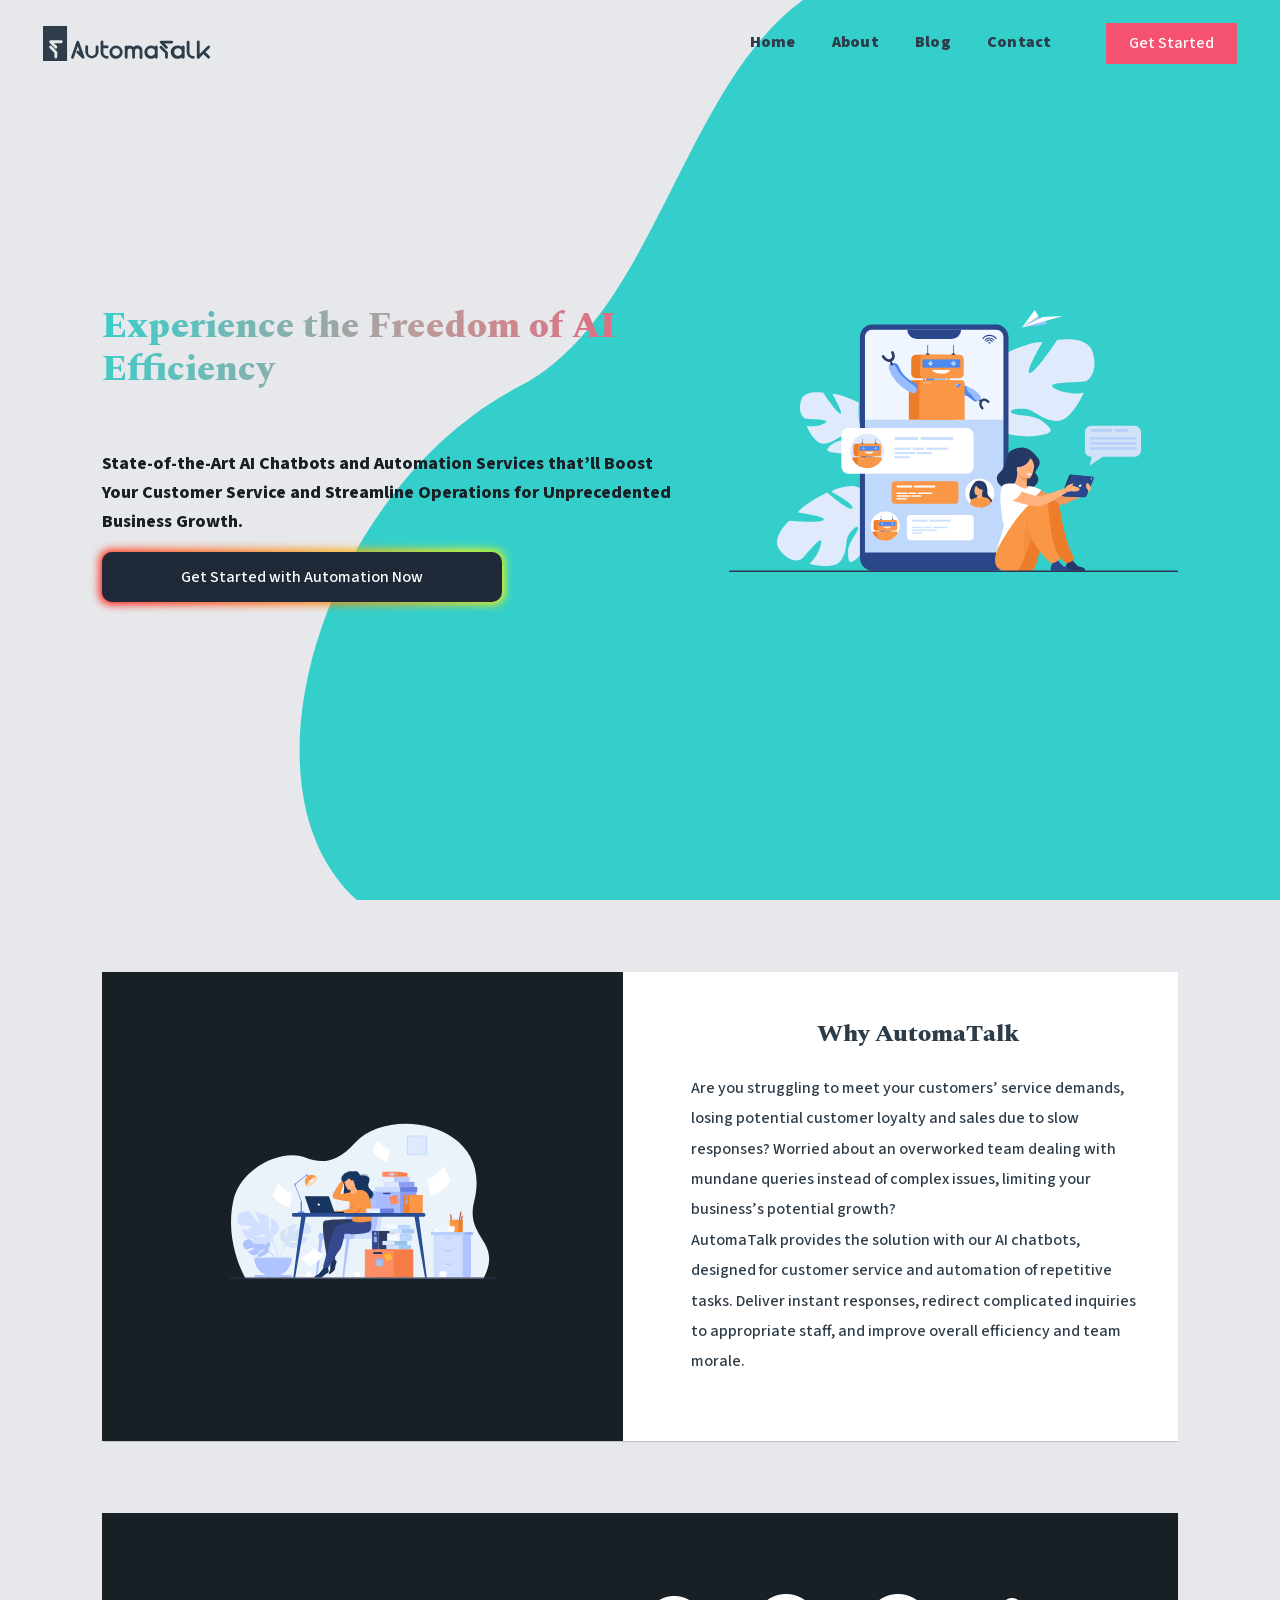
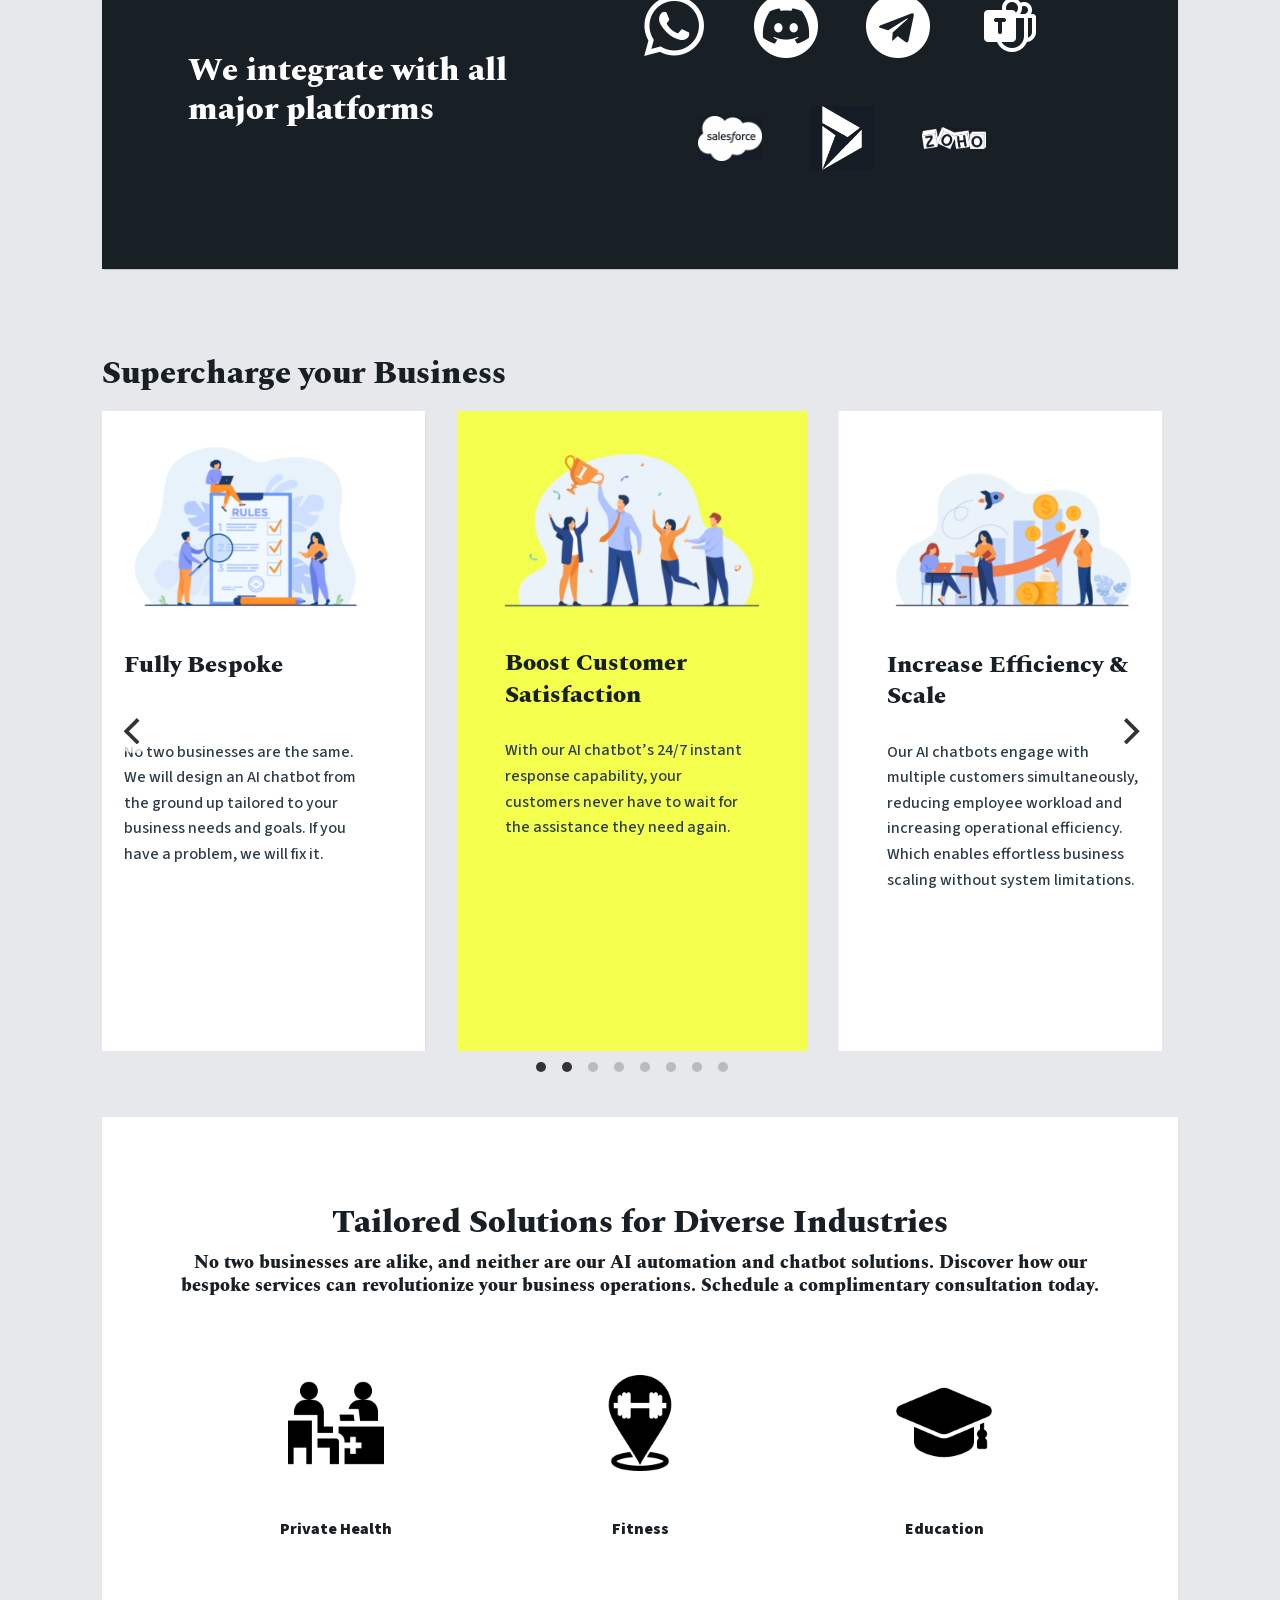
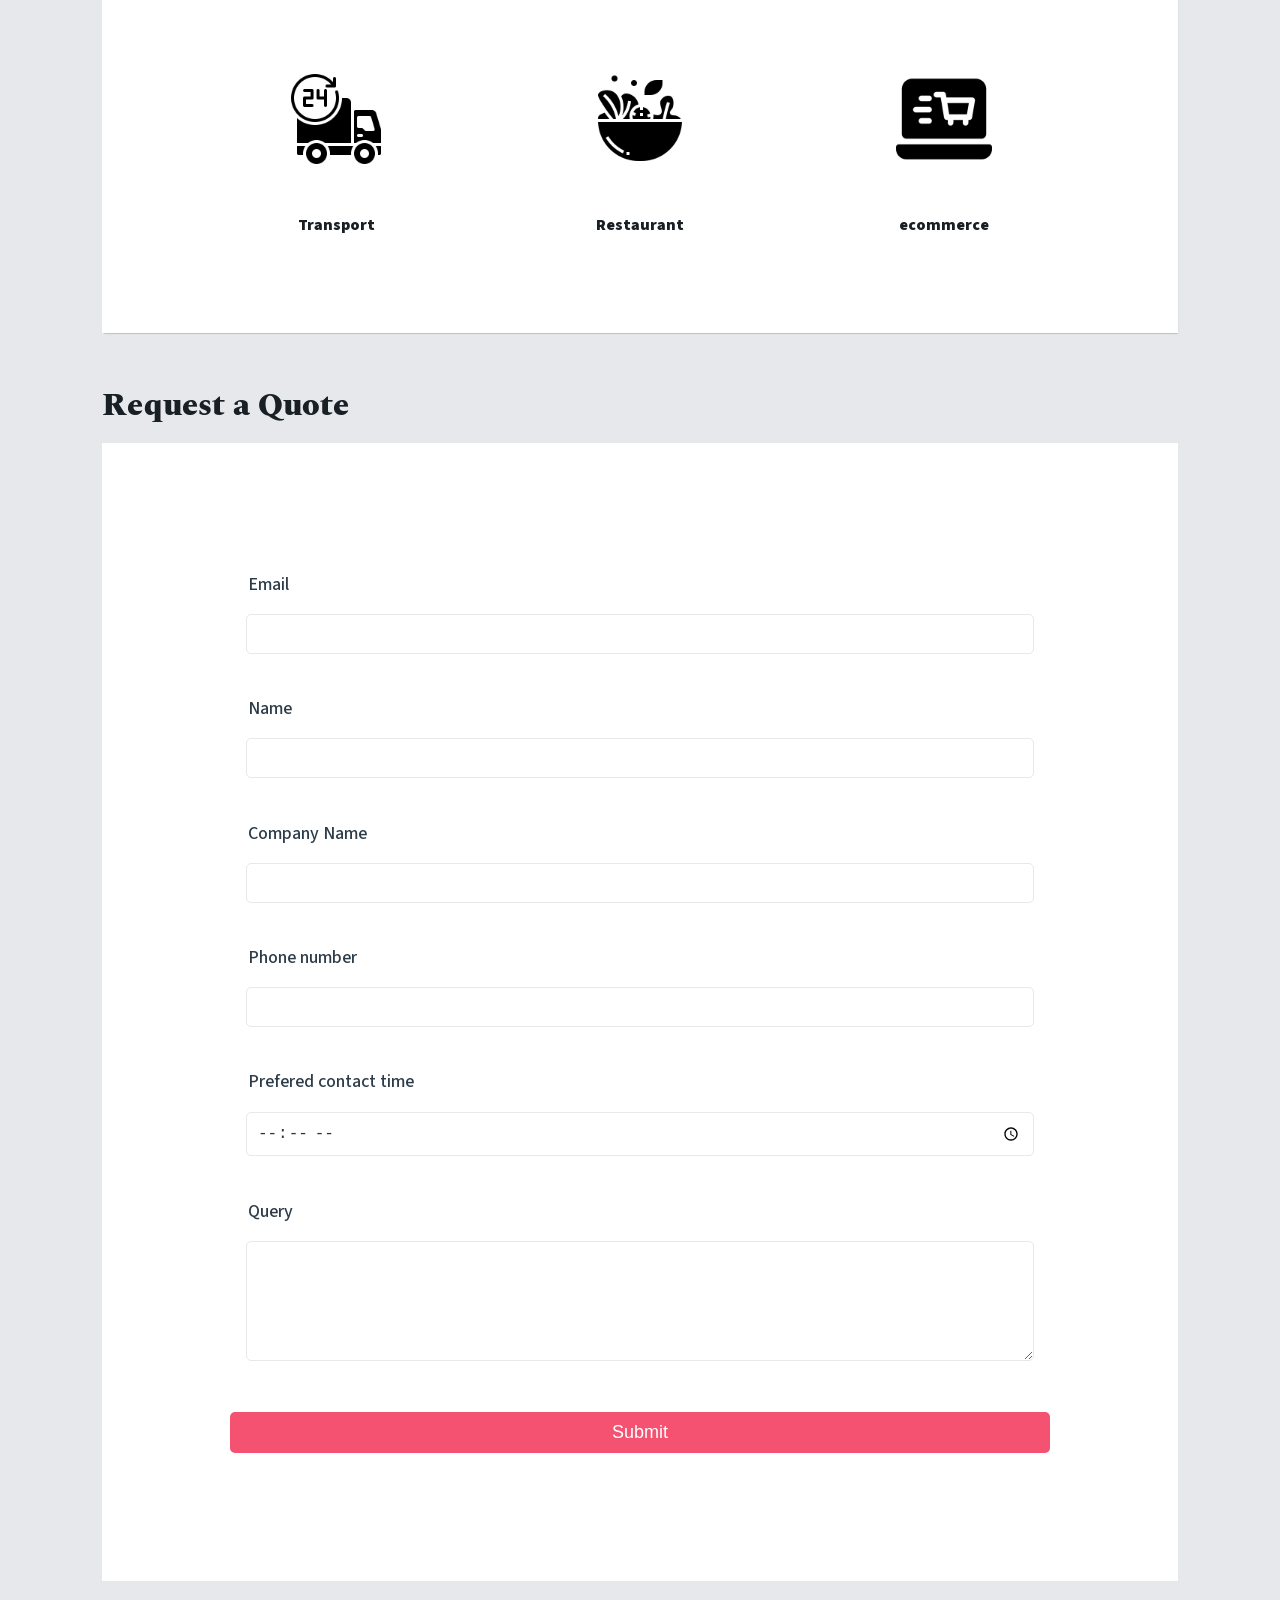
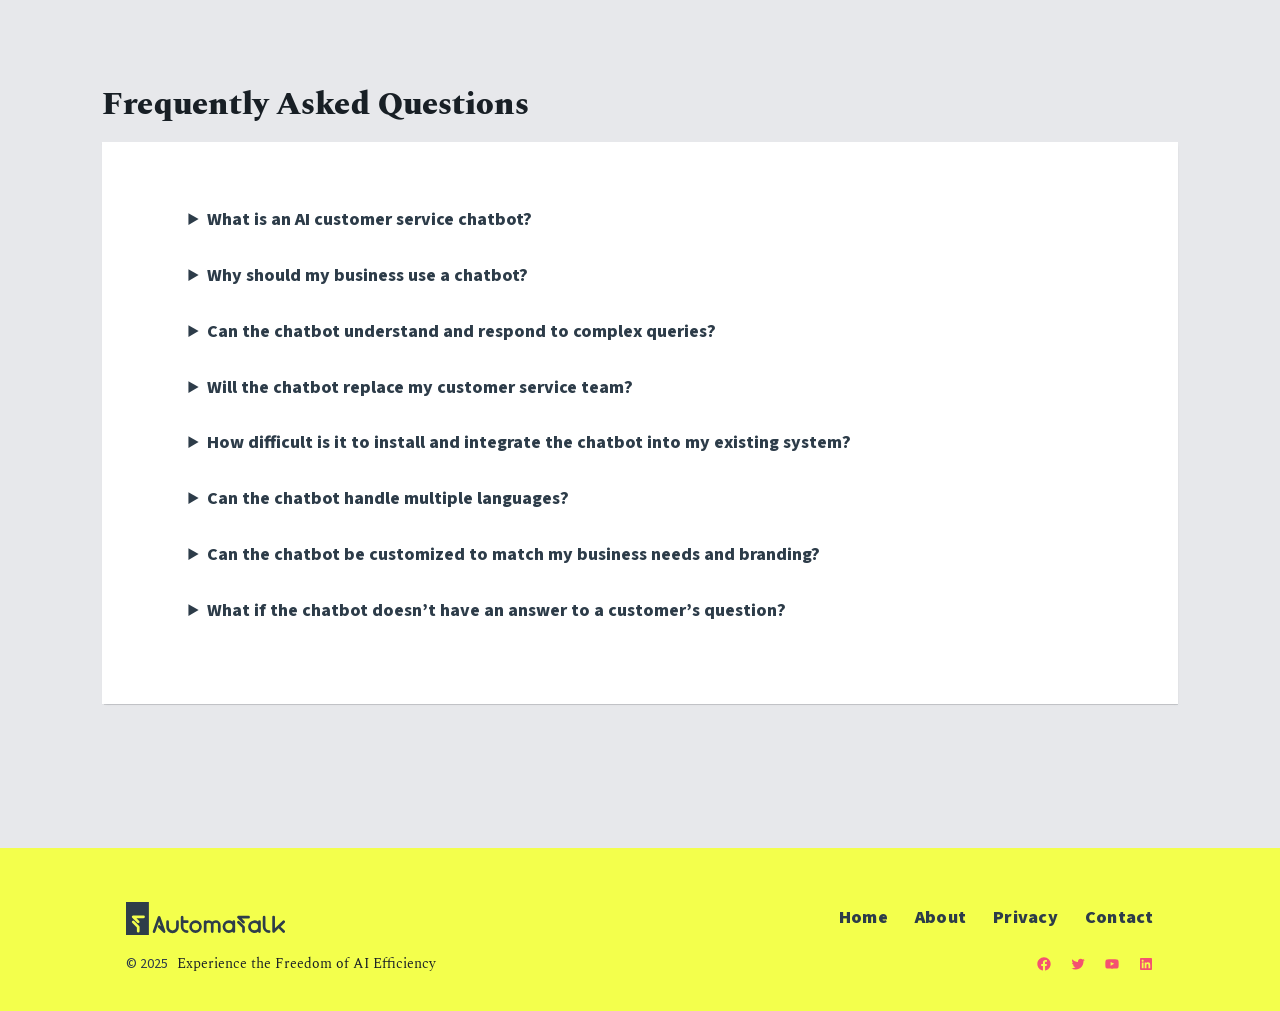
==== commit 845d54b4: "Update index.html" ====
--- a/index.html
+++ b/index.html
@@ -157,7 +157,7 @@
 </style>
 <link rel='stylesheet' id='spectra-one-gutenberg-css' href='assets/css/spectra-one-gutenberg.min.css' media='all' />
 <style id='generateblocks-inline-css'>
-.gb-container-4bc8a1eb{flex-direction:row;align-items:flex-start;justify-content:flex-start;}.gb-block-image-e185b45e{text-align:center;}.gb-image-e185b45e{width:100%;height:auto;vertical-align:middle;}.gb-container-5bd57a53{flex-direction:row;align-items:center;justify-content:center;text-align:center;margin-top:0%;}a.gb-button-fbcc272d{display:flex;flex-direction:column;flex-wrap:nowrap;align-items:center;justify-content:center;width:25em;font-family:Source Sans 3;font-size:Medium;font-weight:500;padding:15px 20px;margin-top:1em;background-color:#f45270;color:#ffffff;text-decoration:none;}a.gb-button-fbcc272d:hover, a.gb-button-fbcc272d:active, a.gb-button-fbcc272d:focus{background-color:#2d3c49;color:#ffffff;}.gb-container-afd49355{flex-direction:column;flex-wrap:nowrap;align-items:flex-start;}.gb-container-aeac914d{flex-direction:row;flex-wrap:wrap;align-items:center;justify-content:flex-start;}.gb-container-6be47aea{flex-direction:row;overflow-x:hidden;overflow-y:hidden;padding-top:0px;padding-bottom:0px;background-image:url(assets/images/Hero-BG-2.svg) top;background-size:cover;}.gb-container-b0a866de{margin-top:0px;}.gb-image-2b6f2134{width:100%;height:auto;vertical-align:middle;}.gb-container-dc2c9813{width:50%;display:inline-flex;flex-direction:row;align-items:center;justify-content:space-around;padding-right:2em;padding-left:2em;background-color:#181f25;}h2.gb-headline-df2fa7e7{font-size:x-large;font-weight:900;text-align:center;padding-bottom:1em;margin-top:0px;margin-bottom:0px;color:#2d3c49;}.gb-container-4d90ee7c{font-size:medium;padding-right:2em;padding-bottom:1em;padding-left:2em;}.gb-container-51922295{width:50%;flex-direction:row;align-items:flex-start;justify-content:flex-start;padding-top:3rem;padding-bottom:3rem;}.gb-container-b5ea0f3b{display:flex;flex-direction:row;align-items:stretch;justify-content:space-between;column-gap:2em;overflow-x:hidden;overflow-y:hidden;padding-top:0em;padding-left:0em;background-color:#ffffff;}.gb-container-1e6d56f9{padding-right:8%;padding-left:8%;margin-top:4em;margin-bottom:3em;}h2.gb-headline-fd27f5ba{font-size:xx-large;font-weight:900;padding-top:0px;padding-bottom:0px;margin-top:0px;margin-bottom:0px;color:#FFFFFF;}.gb-container-7b7fde6f{flex-grow:1.3;}.gb-container-1ef8797c{width:4rem;height:4rem;display:inline-flex;flex-direction:row;align-items:center;justify-content:center;margin-top:auto;margin-bottom:auto;}.gb-container-e17460f4{width:4rem;height:4rem;display:inline-flex;flex-direction:row;align-items:center;justify-content:center;margin-top:auto;margin-bottom:auto;}.gb-container-643c7ecd{width:4rem;height:4rem;display:inline-flex;flex-direction:row;align-items:center;justify-content:center;margin-top:auto;margin-bottom:auto;}.gb-container-6a1be7f9{width:4rem;height:4rem;display:inline-flex;flex-direction:row;align-items:center;justify-content:center;margin-top:auto;margin-bottom:auto;}.gb-container-2896d073{width:4rem;height:4rem;display:inline-flex;flex-direction:row;align-items:flex-end;justify-content:center;margin-top:auto;margin-bottom:auto;}.gb-container-0e690b9b{width:4rem;height:4rem;display:inline-flex;flex-direction:row;align-items:center;justify-content:center;margin-top:auto;margin-bottom:auto;}.gb-container-b3e90043{width:4rem;height:4rem;display:inline-flex;flex-direction:row;align-items:center;justify-content:center;margin-top:auto;margin-bottom:auto;}.gb-container-d372e9a4{display:flex;flex-direction:row;flex-wrap:wrap;align-items:flex-end;justify-content:center;column-gap:3rem;row-gap:3rem;flex-grow:5;flex-shrink:1;}.gb-container-9af0b80e{display:flex;flex-direction:row;align-items:center;justify-content:space-around;column-gap:1rem;padding:5em 8%;background-color:#181f25;}.gb-container-67789419{padding-right:8%;padding-left:8%;}h2.gb-headline-2bdb1adc{font-size:xx-large;font-weight:900;padding-top:1em;}.gb-block-image-23e2e8c5{margin-bottom:-20%;}.gb-image-23e2e8c5{width:100%;height:auto;vertical-align:middle;}.gb-container-478dbc28{display:flex;flex-direction:column;align-items:center;justify-content:flex-start;}h3.gb-headline-1bfae10a{display:flex;flex-direction:row;align-items:flex-start;justify-content:flex-start;height:3em;font-size:x-large;}.gb-container-d90f300a{width:100%;display:flex;align-items:flex-start;justify-content:flex-start;padding-left:0%;}.gb-container-f6622033{width:33%;height:40rem;display:inline-flex;flex-direction:column;align-items:flex-start;justify-content:flex-start;position:relative;flex-grow:0;flex-shrink:3;flex-basis:30%;font-size:medium;padding-right:3rem;padding-bottom:3em;padding-left:3rem;margin-right:2rem;background-color:#ffffff;}.gb-block-image-12752bae{margin-bottom:-20%;}.gb-image-12752bae{width:100%;height:auto;vertical-align:middle;}.gb-container-5817c133{display:flex;flex-direction:column;align-items:center;justify-content:flex-start;}h3.gb-headline-4041d70a{display:flex;flex-direction:row;align-items:flex-start;justify-content:flex-start;height:3em;font-size:x-large;}.gb-container-87dc9861{width:100%;display:flex;align-items:flex-start;justify-content:flex-start;}.gb-container-1c8402dd{width:33%;height:40rem;display:inline-flex;flex-direction:column;align-items:flex-start;justify-content:flex-start;position:relative;flex-grow:0;flex-shrink:3;flex-basis:30%;font-size:medium;padding-right:3rem;padding-bottom:3em;padding-left:3rem;margin-right:2rem;background-color:#ffffff;}.gb-block-image-bddb8f33{margin-bottom:-20%;}.gb-image-bddb8f33{width:100%;height:auto;vertical-align:middle;}.gb-container-f65b1190{display:flex;flex-direction:column;align-items:center;justify-content:flex-start;}h3.gb-headline-9190563c{display:flex;flex-direction:row;align-items:flex-start;justify-content:flex-start;height:3em;font-size:x-large;}.gb-container-f50262db{width:100%;display:flex;align-items:flex-start;justify-content:flex-start;}.gb-container-b991cd1c{width:33%;height:40rem;display:inline-flex;flex-direction:column;align-items:flex-start;justify-content:flex-start;position:relative;flex-grow:0;flex-shrink:3;flex-basis:30%;font-size:medium;padding-right:3rem;padding-bottom:3em;padding-left:3rem;margin-right:2rem;background-color:#ffffff;}.gb-block-image-8615a76f{margin-bottom:-20%;}.gb-image-8615a76f{width:100%;height:auto;vertical-align:middle;}.gb-container-5ba9b0d2{display:flex;flex-direction:column;align-items:center;justify-content:flex-start;}h3.gb-headline-5858e832{display:flex;flex-direction:row;align-items:flex-start;justify-content:flex-start;height:3em;font-size:x-large;}.gb-container-33124a4e{width:100%;display:flex;align-items:flex-start;justify-content:flex-start;}.gb-container-6cf7cc17{width:33%;height:40rem;display:inline-flex;flex-direction:column;align-items:flex-start;justify-content:flex-start;position:relative;flex-grow:0;flex-shrink:3;flex-basis:30%;font-size:medium;padding-right:3rem;padding-bottom:3em;padding-left:3rem;margin-right:2rem;background-color:#ffffff;}.gb-block-image-3e3e8041{margin-bottom:-20%;}.gb-image-3e3e8041{width:100%;height:auto;vertical-align:middle;}.gb-container-b638aaa3{display:flex;flex-direction:column;align-items:center;justify-content:flex-start;}h3.gb-headline-61328f0b{display:flex;flex-direction:row;align-items:flex-start;justify-content:flex-start;height:3em;font-size:x-large;}.gb-container-c5283a93{width:100%;display:flex;align-items:flex-start;justify-content:flex-start;}.gb-container-f2257542{width:33%;height:40rem;display:inline-flex;flex-direction:column;align-items:flex-start;justify-content:flex-start;position:relative;flex-grow:0;flex-shrink:3;flex-basis:30%;font-size:medium;padding-right:3rem;padding-bottom:3em;padding-left:3rem;margin-right:2rem;background-color:#ffffff;}.gb-block-image-b4dadd49{margin-bottom:-20%;}.gb-image-b4dadd49{width:100%;height:auto;vertical-align:middle;}.gb-container-d3fea255{display:flex;flex-direction:column;align-items:center;justify-content:flex-start;}h3.gb-headline-3aa2ef86{display:flex;flex-direction:row;align-items:flex-start;justify-content:flex-start;height:3em;font-size:x-large;}.gb-container-c1d81f8d{width:100%;display:flex;align-items:flex-start;justify-content:flex-start;}.gb-container-77d236f5{width:33%;height:40rem;display:inline-flex;flex-direction:column;align-items:flex-start;justify-content:flex-start;position:relative;flex-grow:0;flex-shrink:3;flex-basis:30%;font-size:medium;padding-right:3rem;padding-bottom:3em;padding-left:3rem;margin-right:2rem;background-color:#ffffff;}.gb-block-image-036b9c2b{margin-bottom:-20%;}.gb-image-036b9c2b{width:100%;height:auto;vertical-align:middle;}.gb-container-c9a585cc{display:flex;flex-direction:column;align-items:center;justify-content:flex-start;}h3.gb-headline-bef6e928{display:flex;flex-direction:row;align-items:flex-start;justify-content:flex-start;height:3em;font-size:x-large;}.gb-container-4e5de054{width:100%;display:flex;align-items:flex-start;justify-content:flex-start;}.gb-container-a9f9c53c{width:33%;height:40rem;display:inline-flex;flex-direction:column;align-items:flex-start;justify-content:flex-start;position:relative;flex-grow:0;flex-shrink:3;flex-basis:30%;font-size:medium;padding-right:3rem;padding-bottom:3em;padding-left:3rem;margin-right:2rem;background-color:#ffffff;}.gb-block-image-886d25ee{margin-bottom:-20%;}.gb-image-886d25ee{width:100%;height:auto;vertical-align:middle;}.gb-container-f604f679{display:flex;flex-direction:column;align-items:center;justify-content:flex-start;}h3.gb-headline-22cf9275{display:flex;flex-direction:row;align-items:flex-start;justify-content:flex-start;height:3em;font-size:x-large;}.gb-container-308dfc21{width:100%;display:flex;align-items:flex-start;justify-content:space-around;}.gb-container-3abafd81{width:33%;height:40rem;display:inline-flex;flex-direction:column;align-items:flex-start;justify-content:flex-start;position:relative;flex-grow:0;flex-shrink:3;flex-basis:30%;font-size:medium;padding-right:3rem;padding-bottom:3em;padding-left:3rem;margin-right:2rem;background-color:#ffffff;}.gb-container-090e3fef{height:40rem;flex-direction:row;flex-wrap:wrap;align-items:stretch;justify-content:space-around;row-gap:2em;margin-right:1rem;}.gb-container-0cd30e0e{padding-right:8%;padding-bottom:3rem;padding-left:8%;}h2.gb-headline-09cecca2{font-size:xx-large;font-weight:900;margin-bottom:0rem;}h3.gb-headline-bdc9e0e3{font-size:large;font-weight:900;padding-right:4%;padding-left:4%;margin-top:.5rem;margin-bottom:2rem;}.gb-container-0300e9ce{max-width:1280px;text-align:center;margin-right:auto;margin-left:auto;}.gb-container-3dab459e{width:50%;}.gb-container-07cce7db{height:20vw;display:inline-flex;flex-direction:column;align-items:center;justify-content:space-around;flex-basis:20vw;padding:2rem;background-color:#ffffff;}.gb-container-53d2baa5{width:50%;}.gb-container-32116932{height:20vw;display:inline-flex;flex-direction:column;align-items:center;justify-content:space-around;flex-basis:20vw;padding:2rem;background-color:#ffffff;}.gb-container-d6b3e3ef{width:50%;}.gb-container-f8d5a3f0{height:20vw;display:inline-flex;flex-direction:column;align-items:center;justify-content:space-around;flex-basis:20vw;padding:2rem;background-color:#ffffff;}.gb-container-fd0ce042{width:50%;}.gb-container-20509893{height:20vw;display:inline-flex;flex-direction:column;align-items:center;justify-content:space-around;flex-basis:20vw;padding:2rem;background-color:#ffffff;}.gb-container-2b92f6f9{width:50%;}.gb-container-81839c4e{height:20vw;display:inline-flex;flex-direction:column;align-items:center;justify-content:space-around;flex-basis:20vw;padding:2rem;background-color:#ffffff;}.gb-container-b79964e0{width:50%;}.gb-container-d9b97dd0{height:20vw;display:inline-flex;flex-direction:column;align-items:center;justify-content:space-around;flex-basis:20vw;padding:2rem;background-color:#ffffff;}.gb-container-12fddc92{max-width:1280px;display:flex;flex-direction:row;flex-wrap:wrap;align-items:center;justify-content:center;column-gap:3rem;row-gap:2.5rem;margin-right:auto;margin-left:auto;}.gb-container-dce1ccdb{flex-direction:column;align-items:center;justify-content:center;padding:4vw 2%;margin-right:8%;margin-left:8%;background-color:#ffffff;}h2.gb-headline-09e73e1a{font-size:xx-large;font-weight:900;}.gb-container-09e298c9{padding-right:8%;padding-left:8%;}h2.gb-headline-890d5299{font-size:xx-large;font-weight:900;}.gb-container-fcefd7e4{width:100%;display:inline-flex;flex-direction:column;align-items:flex-start;padding:5vw 8% 4vw;margin-right:auto;margin-bottom:2em;margin-left:auto;background-color:#ffffff;}.gb-container-0c6242d9{height:100%;display:flex;flex-direction:column;flex-wrap:nowrap;align-items:flex-start;padding-top:4vw;padding-right:8%;padding-left:8%;}.gb-container-64a563e3{width:100%;padding-right:8%;padding-left:8%;background-color:#f3ff4c;}@media (max-width: 1024px) {.gb-container-afd49355{padding-right:0%;margin-top:-9%;}.gb-container-aeac914d{padding-right:2em;padding-left:2em;}.gb-container-dc2c9813{display:inline-flex;flex-direction:row;flex-wrap:nowrap;align-items:center;justify-content:space-around;}.gb-container-b5ea0f3b{display:flex;flex-direction:row;flex-wrap:nowrap;align-items:stretch;justify-content:center;}.gb-container-7b7fde6f{flex-grow:1.5;}.gb-grid-wrapper > .gb-grid-column-7b7fde6f{flex-grow:1.5;}.gb-container-1ef8797c{width:3rem;height:3rem;}.gb-grid-wrapper > .gb-grid-column-1ef8797c{width:3rem;}.gb-container-e17460f4{width:3rem;height:3rem;}.gb-grid-wrapper > .gb-grid-column-e17460f4{width:3rem;}.gb-container-643c7ecd{width:3rem;height:3rem;}.gb-grid-wrapper > .gb-grid-column-643c7ecd{width:3rem;}.gb-container-6a1be7f9{width:3rem;height:3rem;}.gb-grid-wrapper > .gb-grid-column-6a1be7f9{width:3rem;}.gb-container-2896d073{width:3rem;height:3rem;}.gb-grid-wrapper > .gb-grid-column-2896d073{width:3rem;}.gb-container-0e690b9b{width:3rem;height:3rem;}.gb-grid-wrapper > .gb-grid-column-0e690b9b{width:3rem;}.gb-container-b3e90043{width:3rem;height:3rem;}.gb-grid-wrapper > .gb-grid-column-b3e90043{width:3rem;}.gb-container-d372e9a4{column-gap:2rem;}.gb-container-f6622033{width:50%;flex-basis:45%;}.gb-grid-wrapper > .gb-grid-column-f6622033{width:50%;flex-basis:45%;}.gb-container-1c8402dd{width:50%;flex-basis:45%;}.gb-grid-wrapper > .gb-grid-column-1c8402dd{width:50%;flex-basis:45%;}.gb-container-b991cd1c{width:50%;flex-basis:45%;}.gb-grid-wrapper > .gb-grid-column-b991cd1c{width:50%;flex-basis:45%;}.gb-container-6cf7cc17{width:50%;flex-basis:45%;}.gb-grid-wrapper > .gb-grid-column-6cf7cc17{width:50%;flex-basis:45%;}.gb-container-f2257542{width:50%;flex-basis:45%;}.gb-grid-wrapper > .gb-grid-column-f2257542{width:50%;flex-basis:45%;}.gb-container-77d236f5{width:50%;flex-basis:45%;}.gb-grid-wrapper > .gb-grid-column-77d236f5{width:50%;flex-basis:45%;}.gb-container-a9f9c53c{width:50%;flex-basis:45%;}.gb-grid-wrapper > .gb-grid-column-a9f9c53c{width:50%;flex-basis:45%;}.gb-container-3abafd81{width:50%;flex-basis:45%;}.gb-grid-wrapper > .gb-grid-column-3abafd81{width:50%;flex-basis:45%;}.gb-container-090e3fef{flex-direction:row;flex-wrap:wrap;align-items:stretch;justify-content:space-around;}}@media (max-width: 767px) {.gb-container-4bc8a1eb{flex-direction:column;align-items:flex-start;padding-top:0rem;}.gb-image-e185b45e{width:90vw;height:auto;}.gb-container-5bd57a53{max-width:70vw;display:inline-flex;flex-direction:row;align-items:center;justify-content:center;padding-top:1.5rem;padding-bottom:1.5rem;}a.gb-button-fbcc272d{width:100%;}.gb-container-afd49355{flex-direction:column;align-items:center;padding-top:0em;margin-top:0rem;}.gb-container-aeac914d{height:80%;min-height:100vh;flex-direction:row;justify-content:center;padding:1px 10vw 3rem;}.gb-container-6be47aea{padding:5em 0 0;}.gb-block-image-2b6f2134{margin-bottom:-10px;}.gb-container-dc2c9813{width:100%;flex-direction:column;align-items:center;justify-content:space-between;padding:2em 2em 3em;margin-bottom:0%;}.gb-grid-wrapper > .gb-grid-column-dc2c9813{width:100%;}h2.gb-headline-df2fa7e7{text-align:center;}.gb-container-4d90ee7c{padding-right:3em;padding-left:3em;}.gb-container-51922295{width:100%;}.gb-grid-wrapper > .gb-grid-column-51922295{width:100%;}.gb-container-b5ea0f3b{flex-direction:column;flex-wrap:wrap;align-items:stretch;justify-content:center;}.gb-container-1e6d56f9{padding-bottom:0em;margin-bottom:0em;}h2.gb-headline-fd27f5ba{text-align:center;}.gb-container-1ef8797c{width:2rem;height:2rem;}.gb-grid-wrapper > .gb-grid-column-1ef8797c{width:2rem;}.gb-container-e17460f4{width:2rem;height:2rem;}.gb-grid-wrapper > .gb-grid-column-e17460f4{width:2rem;}.gb-container-643c7ecd{width:2rem;height:2rem;}.gb-grid-wrapper > .gb-grid-column-643c7ecd{width:2rem;}.gb-container-6a1be7f9{width:2rem;height:2rem;}.gb-grid-wrapper > .gb-grid-column-6a1be7f9{width:2rem;}.gb-container-2896d073{width:2rem;height:2rem;}.gb-grid-wrapper > .gb-grid-column-2896d073{width:2rem;}.gb-container-0e690b9b{width:2rem;height:2rem;}.gb-grid-wrapper > .gb-grid-column-0e690b9b{width:2rem;}.gb-container-b3e90043{width:2rem;height:2rem;}.gb-grid-wrapper > .gb-grid-column-b3e90043{width:2rem;}.gb-container-d372e9a4{flex-direction:row;flex-wrap:wrap;column-gap:3rem;row-gap:2rem;}.gb-container-9af0b80e{flex-direction:column;align-items:center;justify-content:space-around;column-gap:2rem;row-gap:3rem;padding:3em 2%;}.gb-container-67789419{padding-right:0%;padding-left:0%;margin-top:4em;}h2.gb-headline-2bdb1adc{padding-right:2%;padding-left:2%;margin-top:0px;}.gb-container-478dbc28{display:inline-flex;align-items:flex-start;padding-right:33%;padding-left:0%;}h3.gb-headline-1bfae10a{display:block;flex-direction:column;height:3rem;font-size:large;text-align:left;padding-left:0%;}.gb-container-d90f300a{width:100%;display:inline-flex;font-size:small;padding-left:0%;}.gb-grid-wrapper > .gb-grid-column-d90f300a{width:100%;}.gb-container-f6622033{height:25rem;display:inline-flex;flex-direction:column;align-items:flex-start;justify-content:flex-start;flex-basis:47%;padding:1rem 1rem 2rem;}.gb-grid-wrapper > .gb-grid-column-f6622033{flex-basis:47%;}.gb-image-12752bae{width:100%;}.gb-container-5817c133{flex-direction:column;align-items:flex-start;padding-right:33%;padding-left:0%;}h3.gb-headline-4041d70a{display:block;flex-direction:column;align-items:center;height:3rem;font-size:large;text-align:left;padding-right:0px;padding-left:0%;}.gb-container-87dc9861{width:100%;font-size:small;text-align:left;padding-right:0px;padding-left:0%;}.gb-grid-wrapper > .gb-grid-column-87dc9861{width:100%;}.gb-container-1c8402dd{height:25rem;display:inline-flex;flex-direction:column;align-items:flex-start;justify-content:flex-start;flex-basis:47%;padding:1rem 1rem 2rem;}.gb-grid-wrapper > .gb-grid-column-1c8402dd{flex-basis:47%;}.gb-image-bddb8f33{width:100%;}.gb-container-f65b1190{align-items:flex-start;padding-right:33%;padding-left:0%;}h3.gb-headline-9190563c{height:3rem;font-size:1.1rem;text-align:left;padding-left:0%;}.gb-container-f50262db{width:100%;font-size:small;padding-left:0%;}.gb-grid-wrapper > .gb-grid-column-f50262db{width:100%;}.gb-container-b991cd1c{height:25rem;flex-direction:column;align-items:flex-start;justify-content:flex-start;flex-basis:47%;padding:1rem 1rem 2rem;}.gb-grid-wrapper > .gb-grid-column-b991cd1c{flex-basis:47%;}.gb-image-8615a76f{width:100%;}.gb-container-5ba9b0d2{align-items:flex-start;padding-right:33%;}h3.gb-headline-5858e832{height:3rem;font-size:large;padding-left:0%;}.gb-container-33124a4e{width:100%;font-size:small;padding-left:0%;}.gb-grid-wrapper > .gb-grid-column-33124a4e{width:100%;}.gb-container-6cf7cc17{height:25rem;flex-direction:column;align-items:flex-start;justify-content:flex-start;flex-basis:47%;padding:1rem 1rem 2rem;}.gb-grid-wrapper > .gb-grid-column-6cf7cc17{flex-basis:47%;}.gb-image-3e3e8041{width:100%;}.gb-container-b638aaa3{display:inline-flex;flex-direction:column;align-items:flex-start;justify-content:flex-start;padding-right:33%;}h3.gb-headline-61328f0b{height:3rem;font-size:large;padding-left:0%;}.gb-container-c5283a93{width:100%;font-size:small;padding-left:0%;}.gb-grid-wrapper > .gb-grid-column-c5283a93{width:100%;}.gb-container-f2257542{height:25rem;flex-direction:column;align-items:flex-start;justify-content:flex-start;flex-basis:47%;padding:1rem 1rem 2rem;}.gb-grid-wrapper > .gb-grid-column-f2257542{flex-basis:47%;}.gb-image-b4dadd49{width:100%;}.gb-container-d3fea255{display:inline-flex;flex-direction:column;align-items:flex-start;justify-content:flex-start;padding-right:33%;}h3.gb-headline-3aa2ef86{height:3rem;font-size:large;padding-left:0%;}.gb-container-c1d81f8d{width:100%;font-size:small;padding-left:0%;}.gb-grid-wrapper > .gb-grid-column-c1d81f8d{width:100%;}.gb-container-77d236f5{height:25rem;flex-direction:column;align-items:flex-start;justify-content:flex-start;flex-basis:47%;padding:1rem 1rem 2rem;}.gb-grid-wrapper > .gb-grid-column-77d236f5{flex-basis:47%;}.gb-image-036b9c2b{width:100%;}.gb-container-c9a585cc{align-items:flex-start;padding-right:33%;}h3.gb-headline-bef6e928{height:3rem;font-size:large;padding-left:0%;}.gb-container-4e5de054{width:100%;font-size:small;text-align:left;padding-left:0%;}.gb-grid-wrapper > .gb-grid-column-4e5de054{width:100%;}.gb-container-a9f9c53c{height:25rem;flex-direction:column;align-items:flex-start;justify-content:flex-start;flex-basis:47%;padding:1rem 1rem 2rem;}.gb-grid-wrapper > .gb-grid-column-a9f9c53c{flex-basis:47%;}.gb-image-886d25ee{width:100%;}.gb-container-f604f679{align-items:flex-start;padding-right:33%;}h3.gb-headline-22cf9275{height:3rem;font-size:large;padding-left:0%;}.gb-container-308dfc21{width:100%;font-size:small;padding-left:0%;}.gb-grid-wrapper > .gb-grid-column-308dfc21{width:100%;}.gb-container-3abafd81{height:25rem;flex-direction:column;align-items:flex-start;justify-content:flex-start;flex-basis:47%;padding:1rem 1rem 2rem;}.gb-grid-wrapper > .gb-grid-column-3abafd81{flex-basis:47%;}.gb-container-090e3fef{height:26rem;flex-direction:row;flex-wrap:wrap;align-items:stretch;justify-content:center;column-gap:.5rem;row-gap:.5rem;}.gb-container-0cd30e0e{overflow-x:visible;overflow-y:visible;padding-right:0%;padding-left:0%;margin-top:1em;}h3.gb-headline-bdc9e0e3{font-size:small;margin-top:2rem;}.gb-container-07cce7db{width:30vw;height:30vw;justify-content:center;flex-basis:30vw;}.gb-grid-wrapper > .gb-grid-column-07cce7db{width:30vw;flex-basis:30vw;}.gb-container-32116932{width:30vw;height:30vw;justify-content:center;flex-basis:30vw;}.gb-grid-wrapper > .gb-grid-column-32116932{width:30vw;flex-basis:30vw;}.gb-container-f8d5a3f0{width:30vw;height:30vw;justify-content:center;flex-basis:30vw;}.gb-grid-wrapper > .gb-grid-column-f8d5a3f0{width:30vw;flex-basis:30vw;}.gb-container-20509893{width:30vw;height:30vw;justify-content:center;flex-basis:30vw;}.gb-grid-wrapper > .gb-grid-column-20509893{width:30vw;flex-basis:30vw;}.gb-container-81839c4e{width:30vw;height:30vw;justify-content:center;flex-basis:30vw;}.gb-grid-wrapper > .gb-grid-column-81839c4e{width:30vw;flex-basis:30vw;}.gb-container-d9b97dd0{width:30vw;height:30vw;justify-content:center;flex-basis:30vw;}.gb-grid-wrapper > .gb-grid-column-d9b97dd0{width:30vw;flex-basis:30vw;}.gb-container-12fddc92{column-gap:2vw;row-gap:2vw;}.gb-container-dce1ccdb{padding-right:2%;padding-left:2%;}.gb-container-09e298c9{padding-right:2%;padding-left:2%;}.gb-container-0c6242d9{padding-right:2%;padding-left:2%;}}.gb-container .wp-block-image img{vertical-align:middle;}.gb-grid-wrapper .wp-block-image{margin-bottom:0;}.gb-highlight{background:none;}
+.gb-container-4bc8a1eb{flex-direction:row;align-items:flex-start;justify-content:flex-start;}.gb-block-image-e185b45e{text-align:center;}.gb-image-e185b45e{width:100%;height:auto;vertical-align:middle;}.gb-container-5bd57a53{flex-direction:row;align-items:center;justify-content:center;text-align:center;margin-top:0%;}a.gb-button-fbcc272d{display:flex;flex-direction:column;flex-wrap:nowrap;align-items:center;justify-content:center;width:25em;font-family:Source Sans 3;font-size:Medium;font-weight:500;padding:15px 20px;margin-top:1em;background-color:#f45270;color:#ffffff;text-decoration:none;}a.gb-button-fbcc272d:hover, a.gb-button-fbcc272d:active, a.gb-button-fbcc272d:focus{background-color:#2d3c49;color:#ffffff;}.gb-container-afd49355{flex-direction:column;flex-wrap:nowrap;align-items:flex-start;}.gb-container-aeac914d{flex-direction:row;flex-wrap:wrap;align-items:center;justify-content:flex-start;}.gb-container-6be47aea{flex-direction:row;overflow-x:hidden;overflow-y:hidden;padding-top:0px;padding-bottom:0px;background-image:url(assets/images/Hero-BG-2.svg);background-repeat:no-repeat;background-position:center top;background-size:cover;}.gb-container-b0a866de{margin-top:0px;}.gb-image-2b6f2134{width:100%;height:auto;vertical-align:middle;}.gb-container-dc2c9813{width:50%;display:inline-flex;flex-direction:row;align-items:center;justify-content:space-around;padding-right:2em;padding-left:2em;background-color:#181f25;}h2.gb-headline-df2fa7e7{font-size:x-large;font-weight:900;text-align:center;padding-bottom:1em;margin-top:0px;margin-bottom:0px;color:#2d3c49;}.gb-container-4d90ee7c{font-size:medium;padding-right:2em;padding-bottom:1em;padding-left:2em;}.gb-container-51922295{width:50%;flex-direction:row;align-items:flex-start;justify-content:flex-start;padding-top:3rem;padding-bottom:3rem;}.gb-container-b5ea0f3b{display:flex;flex-direction:row;align-items:stretch;justify-content:space-between;column-gap:2em;overflow-x:hidden;overflow-y:hidden;padding-top:0em;padding-left:0em;background-color:#ffffff;}.gb-container-1e6d56f9{padding-right:8%;padding-left:8%;margin-top:4em;margin-bottom:3em;}h2.gb-headline-fd27f5ba{font-size:xx-large;font-weight:900;padding-top:0px;padding-bottom:0px;margin-top:0px;margin-bottom:0px;color:#FFFFFF;}.gb-container-7b7fde6f{flex-grow:1.3;}.gb-container-1ef8797c{width:4rem;height:4rem;display:inline-flex;flex-direction:row;align-items:center;justify-content:center;margin-top:auto;margin-bottom:auto;}.gb-container-e17460f4{width:4rem;height:4rem;display:inline-flex;flex-direction:row;align-items:center;justify-content:center;margin-top:auto;margin-bottom:auto;}.gb-container-643c7ecd{width:4rem;height:4rem;display:inline-flex;flex-direction:row;align-items:center;justify-content:center;margin-top:auto;margin-bottom:auto;}.gb-container-6a1be7f9{width:4rem;height:4rem;display:inline-flex;flex-direction:row;align-items:center;justify-content:center;margin-top:auto;margin-bottom:auto;}.gb-container-2896d073{width:4rem;height:4rem;display:inline-flex;flex-direction:row;align-items:flex-end;justify-content:center;margin-top:auto;margin-bottom:auto;}.gb-container-0e690b9b{width:4rem;height:4rem;display:inline-flex;flex-direction:row;align-items:center;justify-content:center;margin-top:auto;margin-bottom:auto;}.gb-container-b3e90043{width:4rem;height:4rem;display:inline-flex;flex-direction:row;align-items:center;justify-content:center;margin-top:auto;margin-bottom:auto;}.gb-container-d372e9a4{display:flex;flex-direction:row;flex-wrap:wrap;align-items:flex-end;justify-content:center;column-gap:3rem;row-gap:3rem;flex-grow:5;flex-shrink:1;}.gb-container-9af0b80e{display:flex;flex-direction:row;align-items:center;justify-content:space-around;column-gap:1rem;padding:5em 8%;background-color:#181f25;}.gb-container-67789419{padding-right:8%;padding-left:8%;}h2.gb-headline-2bdb1adc{font-size:xx-large;font-weight:900;padding-top:1em;}.gb-block-image-23e2e8c5{margin-bottom:-20%;}.gb-image-23e2e8c5{width:100%;height:auto;vertical-align:middle;}.gb-container-478dbc28{display:flex;flex-direction:column;align-items:center;justify-content:flex-start;}h3.gb-headline-1bfae10a{display:flex;flex-direction:row;align-items:flex-start;justify-content:flex-start;height:3em;font-size:x-large;}.gb-container-d90f300a{width:100%;display:flex;align-items:flex-start;justify-content:flex-start;padding-left:0%;}.gb-container-f6622033{width:33%;height:40rem;display:inline-flex;flex-direction:column;align-items:flex-start;justify-content:flex-start;position:relative;flex-grow:0;flex-shrink:3;flex-basis:30%;font-size:medium;padding-right:3rem;padding-bottom:3em;padding-left:3rem;margin-right:2rem;background-color:#ffffff;}.gb-block-image-12752bae{margin-bottom:-20%;}.gb-image-12752bae{width:100%;height:auto;vertical-align:middle;}.gb-container-5817c133{display:flex;flex-direction:column;align-items:center;justify-content:flex-start;}h3.gb-headline-4041d70a{display:flex;flex-direction:row;align-items:flex-start;justify-content:flex-start;height:3em;font-size:x-large;}.gb-container-87dc9861{width:100%;display:flex;align-items:flex-start;justify-content:flex-start;}.gb-container-1c8402dd{width:33%;height:40rem;display:inline-flex;flex-direction:column;align-items:flex-start;justify-content:flex-start;position:relative;flex-grow:0;flex-shrink:3;flex-basis:30%;font-size:medium;padding-right:3rem;padding-bottom:3em;padding-left:3rem;margin-right:2rem;background-color:#ffffff;}.gb-block-image-bddb8f33{margin-bottom:-20%;}.gb-image-bddb8f33{width:100%;height:auto;vertical-align:middle;}.gb-container-f65b1190{display:flex;flex-direction:column;align-items:center;justify-content:flex-start;}h3.gb-headline-9190563c{display:flex;flex-direction:row;align-items:flex-start;justify-content:flex-start;height:3em;font-size:x-large;}.gb-container-f50262db{width:100%;display:flex;align-items:flex-start;justify-content:flex-start;}.gb-container-b991cd1c{width:33%;height:40rem;display:inline-flex;flex-direction:column;align-items:flex-start;justify-content:flex-start;position:relative;flex-grow:0;flex-shrink:3;flex-basis:30%;font-size:medium;padding-right:3rem;padding-bottom:3em;padding-left:3rem;margin-right:2rem;background-color:#ffffff;}.gb-block-image-8615a76f{margin-bottom:-20%;}.gb-image-8615a76f{width:100%;height:auto;vertical-align:middle;}.gb-container-5ba9b0d2{display:flex;flex-direction:column;align-items:center;justify-content:flex-start;}h3.gb-headline-5858e832{display:flex;flex-direction:row;align-items:flex-start;justify-content:flex-start;height:3em;font-size:x-large;}.gb-container-33124a4e{width:100%;display:flex;align-items:flex-start;justify-content:flex-start;}.gb-container-6cf7cc17{width:33%;height:40rem;display:inline-flex;flex-direction:column;align-items:flex-start;justify-content:flex-start;position:relative;flex-grow:0;flex-shrink:3;flex-basis:30%;font-size:medium;padding-right:3rem;padding-bottom:3em;padding-left:3rem;margin-right:2rem;background-color:#ffffff;}.gb-block-image-3e3e8041{margin-bottom:-20%;}.gb-image-3e3e8041{width:100%;height:auto;vertical-align:middle;}.gb-container-b638aaa3{display:flex;flex-direction:column;align-items:center;justify-content:flex-start;}h3.gb-headline-61328f0b{display:flex;flex-direction:row;align-items:flex-start;justify-content:flex-start;height:3em;font-size:x-large;}.gb-container-c5283a93{width:100%;display:flex;align-items:flex-start;justify-content:flex-start;}.gb-container-f2257542{width:33%;height:40rem;display:inline-flex;flex-direction:column;align-items:flex-start;justify-content:flex-start;position:relative;flex-grow:0;flex-shrink:3;flex-basis:30%;font-size:medium;padding-right:3rem;padding-bottom:3em;padding-left:3rem;margin-right:2rem;background-color:#ffffff;}.gb-block-image-b4dadd49{margin-bottom:-20%;}.gb-image-b4dadd49{width:100%;height:auto;vertical-align:middle;}.gb-container-d3fea255{display:flex;flex-direction:column;align-items:center;justify-content:flex-start;}h3.gb-headline-3aa2ef86{display:flex;flex-direction:row;align-items:flex-start;justify-content:flex-start;height:3em;font-size:x-large;}.gb-container-c1d81f8d{width:100%;display:flex;align-items:flex-start;justify-content:flex-start;}.gb-container-77d236f5{width:33%;height:40rem;display:inline-flex;flex-direction:column;align-items:flex-start;justify-content:flex-start;position:relative;flex-grow:0;flex-shrink:3;flex-basis:30%;font-size:medium;padding-right:3rem;padding-bottom:3em;padding-left:3rem;margin-right:2rem;background-color:#ffffff;}.gb-block-image-036b9c2b{margin-bottom:-20%;}.gb-image-036b9c2b{width:100%;height:auto;vertical-align:middle;}.gb-container-c9a585cc{display:flex;flex-direction:column;align-items:center;justify-content:flex-start;}h3.gb-headline-bef6e928{display:flex;flex-direction:row;align-items:flex-start;justify-content:flex-start;height:3em;font-size:x-large;}.gb-container-4e5de054{width:100%;display:flex;align-items:flex-start;justify-content:flex-start;}.gb-container-a9f9c53c{width:33%;height:40rem;display:inline-flex;flex-direction:column;align-items:flex-start;justify-content:flex-start;position:relative;flex-grow:0;flex-shrink:3;flex-basis:30%;font-size:medium;padding-right:3rem;padding-bottom:3em;padding-left:3rem;margin-right:2rem;background-color:#ffffff;}.gb-block-image-886d25ee{margin-bottom:-20%;}.gb-image-886d25ee{width:100%;height:auto;vertical-align:middle;}.gb-container-f604f679{display:flex;flex-direction:column;align-items:center;justify-content:flex-start;}h3.gb-headline-22cf9275{display:flex;flex-direction:row;align-items:flex-start;justify-content:flex-start;height:3em;font-size:x-large;}.gb-container-308dfc21{width:100%;display:flex;align-items:flex-start;justify-content:space-around;}.gb-container-3abafd81{width:33%;height:40rem;display:inline-flex;flex-direction:column;align-items:flex-start;justify-content:flex-start;position:relative;flex-grow:0;flex-shrink:3;flex-basis:30%;font-size:medium;padding-right:3rem;padding-bottom:3em;padding-left:3rem;margin-right:2rem;background-color:#ffffff;}.gb-container-090e3fef{height:40rem;flex-direction:row;flex-wrap:wrap;align-items:stretch;justify-content:space-around;row-gap:2em;margin-right:1rem;}.gb-container-0cd30e0e{padding-right:8%;padding-bottom:3rem;padding-left:8%;}h2.gb-headline-09cecca2{font-size:xx-large;font-weight:900;margin-bottom:0rem;}h3.gb-headline-bdc9e0e3{font-size:large;font-weight:900;padding-right:4%;padding-left:4%;margin-top:.5rem;margin-bottom:2rem;}.gb-container-0300e9ce{max-width:1280px;text-align:center;margin-right:auto;margin-left:auto;}.gb-container-3dab459e{width:50%;}.gb-container-07cce7db{height:20vw;display:inline-flex;flex-direction:column;align-items:center;justify-content:space-around;flex-basis:20vw;padding:2rem;background-color:#ffffff;}.gb-container-53d2baa5{width:50%;}.gb-container-32116932{height:20vw;display:inline-flex;flex-direction:column;align-items:center;justify-content:space-around;flex-basis:20vw;padding:2rem;background-color:#ffffff;}.gb-container-d6b3e3ef{width:50%;}.gb-container-f8d5a3f0{height:20vw;display:inline-flex;flex-direction:column;align-items:center;justify-content:space-around;flex-basis:20vw;padding:2rem;background-color:#ffffff;}.gb-container-fd0ce042{width:50%;}.gb-container-20509893{height:20vw;display:inline-flex;flex-direction:column;align-items:center;justify-content:space-around;flex-basis:20vw;padding:2rem;background-color:#ffffff;}.gb-container-2b92f6f9{width:50%;}.gb-container-81839c4e{height:20vw;display:inline-flex;flex-direction:column;align-items:center;justify-content:space-around;flex-basis:20vw;padding:2rem;background-color:#ffffff;}.gb-container-b79964e0{width:50%;}.gb-container-d9b97dd0{height:20vw;display:inline-flex;flex-direction:column;align-items:center;justify-content:space-around;flex-basis:20vw;padding:2rem;background-color:#ffffff;}.gb-container-12fddc92{max-width:1280px;display:flex;flex-direction:row;flex-wrap:wrap;align-items:center;justify-content:center;column-gap:3rem;row-gap:2.5rem;margin-right:auto;margin-left:auto;}.gb-container-dce1ccdb{flex-direction:column;align-items:center;justify-content:center;padding:4vw 2%;margin-right:8%;margin-left:8%;background-color:#ffffff;}h2.gb-headline-09e73e1a{font-size:xx-large;font-weight:900;}.gb-container-09e298c9{padding-right:8%;padding-left:8%;}h2.gb-headline-890d5299{font-size:xx-large;font-weight:900;}.gb-container-fcefd7e4{width:100%;display:inline-flex;flex-direction:column;align-items:flex-start;padding:5vw 8% 4vw;margin-right:auto;margin-bottom:2em;margin-left:auto;background-color:#ffffff;}.gb-container-0c6242d9{height:100%;display:flex;flex-direction:column;flex-wrap:nowrap;align-items:flex-start;padding-top:4vw;padding-right:8%;padding-left:8%;}.gb-container-64a563e3{width:100%;padding-right:8%;padding-left:8%;background-color:#f3ff4c;}@media (max-width: 1024px) {.gb-container-afd49355{padding-right:0%;margin-top:-9%;}.gb-container-aeac914d{padding-right:2em;padding-left:2em;}.gb-container-dc2c9813{display:inline-flex;flex-direction:row;flex-wrap:nowrap;align-items:center;justify-content:space-around;}.gb-container-b5ea0f3b{display:flex;flex-direction:row;flex-wrap:nowrap;align-items:stretch;justify-content:center;}.gb-container-7b7fde6f{flex-grow:1.5;}.gb-grid-wrapper > .gb-grid-column-7b7fde6f{flex-grow:1.5;}.gb-container-1ef8797c{width:3rem;height:3rem;}.gb-grid-wrapper > .gb-grid-column-1ef8797c{width:3rem;}.gb-container-e17460f4{width:3rem;height:3rem;}.gb-grid-wrapper > .gb-grid-column-e17460f4{width:3rem;}.gb-container-643c7ecd{width:3rem;height:3rem;}.gb-grid-wrapper > .gb-grid-column-643c7ecd{width:3rem;}.gb-container-6a1be7f9{width:3rem;height:3rem;}.gb-grid-wrapper > .gb-grid-column-6a1be7f9{width:3rem;}.gb-container-2896d073{width:3rem;height:3rem;}.gb-grid-wrapper > .gb-grid-column-2896d073{width:3rem;}.gb-container-0e690b9b{width:3rem;height:3rem;}.gb-grid-wrapper > .gb-grid-column-0e690b9b{width:3rem;}.gb-container-b3e90043{width:3rem;height:3rem;}.gb-grid-wrapper > .gb-grid-column-b3e90043{width:3rem;}.gb-container-d372e9a4{column-gap:2rem;}.gb-container-f6622033{width:50%;flex-basis:45%;}.gb-grid-wrapper > .gb-grid-column-f6622033{width:50%;flex-basis:45%;}.gb-container-1c8402dd{width:50%;flex-basis:45%;}.gb-grid-wrapper > .gb-grid-column-1c8402dd{width:50%;flex-basis:45%;}.gb-container-b991cd1c{width:50%;flex-basis:45%;}.gb-grid-wrapper > .gb-grid-column-b991cd1c{width:50%;flex-basis:45%;}.gb-container-6cf7cc17{width:50%;flex-basis:45%;}.gb-grid-wrapper > .gb-grid-column-6cf7cc17{width:50%;flex-basis:45%;}.gb-container-f2257542{width:50%;flex-basis:45%;}.gb-grid-wrapper > .gb-grid-column-f2257542{width:50%;flex-basis:45%;}.gb-container-77d236f5{width:50%;flex-basis:45%;}.gb-grid-wrapper > .gb-grid-column-77d236f5{width:50%;flex-basis:45%;}.gb-container-a9f9c53c{width:50%;flex-basis:45%;}.gb-grid-wrapper > .gb-grid-column-a9f9c53c{width:50%;flex-basis:45%;}.gb-container-3abafd81{width:50%;flex-basis:45%;}.gb-grid-wrapper > .gb-grid-column-3abafd81{width:50%;flex-basis:45%;}.gb-container-090e3fef{flex-direction:row;flex-wrap:wrap;align-items:stretch;justify-content:space-around;}}@media (max-width: 767px) {.gb-container-4bc8a1eb{flex-direction:column;align-items:flex-start;padding-top:0rem;}.gb-image-e185b45e{width:90vw;height:auto;}.gb-container-5bd57a53{max-width:70vw;display:inline-flex;flex-direction:row;align-items:center;justify-content:center;padding-top:1.5rem;padding-bottom:1.5rem;}a.gb-button-fbcc272d{width:100%;}.gb-container-afd49355{flex-direction:column;align-items:center;padding-top:0em;margin-top:0rem;}.gb-container-aeac914d{height:80%;min-height:100vh;flex-direction:row;justify-content:center;padding:1px 10vw 3rem;}.gb-container-6be47aea{padding:5em 0 0;}.gb-block-image-2b6f2134{margin-bottom:-10px;}.gb-container-dc2c9813{width:100%;flex-direction:column;align-items:center;justify-content:space-between;padding:2em 2em 3em;margin-bottom:0%;}.gb-grid-wrapper > .gb-grid-column-dc2c9813{width:100%;}h2.gb-headline-df2fa7e7{text-align:center;}.gb-container-4d90ee7c{padding-right:3em;padding-left:3em;}.gb-container-51922295{width:100%;}.gb-grid-wrapper > .gb-grid-column-51922295{width:100%;}.gb-container-b5ea0f3b{flex-direction:column;flex-wrap:wrap;align-items:stretch;justify-content:center;}.gb-container-1e6d56f9{padding-bottom:0em;margin-bottom:0em;}h2.gb-headline-fd27f5ba{text-align:center;}.gb-container-1ef8797c{width:2rem;height:2rem;}.gb-grid-wrapper > .gb-grid-column-1ef8797c{width:2rem;}.gb-container-e17460f4{width:2rem;height:2rem;}.gb-grid-wrapper > .gb-grid-column-e17460f4{width:2rem;}.gb-container-643c7ecd{width:2rem;height:2rem;}.gb-grid-wrapper > .gb-grid-column-643c7ecd{width:2rem;}.gb-container-6a1be7f9{width:2rem;height:2rem;}.gb-grid-wrapper > .gb-grid-column-6a1be7f9{width:2rem;}.gb-container-2896d073{width:2rem;height:2rem;}.gb-grid-wrapper > .gb-grid-column-2896d073{width:2rem;}.gb-container-0e690b9b{width:2rem;height:2rem;}.gb-grid-wrapper > .gb-grid-column-0e690b9b{width:2rem;}.gb-container-b3e90043{width:2rem;height:2rem;}.gb-grid-wrapper > .gb-grid-column-b3e90043{width:2rem;}.gb-container-d372e9a4{flex-direction:row;flex-wrap:wrap;column-gap:3rem;row-gap:2rem;}.gb-container-9af0b80e{flex-direction:column;align-items:center;justify-content:space-around;column-gap:2rem;row-gap:3rem;padding:3em 2%;}.gb-container-67789419{padding-right:0%;padding-left:0%;margin-top:4em;}h2.gb-headline-2bdb1adc{padding-right:2%;padding-left:2%;margin-top:0px;}.gb-container-478dbc28{display:inline-flex;align-items:flex-start;padding-right:33%;padding-left:0%;}h3.gb-headline-1bfae10a{display:block;flex-direction:column;height:3rem;font-size:large;text-align:left;padding-left:0%;}.gb-container-d90f300a{width:100%;display:inline-flex;font-size:small;padding-left:0%;}.gb-grid-wrapper > .gb-grid-column-d90f300a{width:100%;}.gb-container-f6622033{height:25rem;display:inline-flex;flex-direction:column;align-items:flex-start;justify-content:flex-start;flex-basis:47%;padding:1rem 1rem 2rem;}.gb-grid-wrapper > .gb-grid-column-f6622033{flex-basis:47%;}.gb-image-12752bae{width:100%;}.gb-container-5817c133{flex-direction:column;align-items:flex-start;padding-right:33%;padding-left:0%;}h3.gb-headline-4041d70a{display:block;flex-direction:column;align-items:center;height:3rem;font-size:large;text-align:left;padding-right:0px;padding-left:0%;}.gb-container-87dc9861{width:100%;font-size:small;text-align:left;padding-right:0px;padding-left:0%;}.gb-grid-wrapper > .gb-grid-column-87dc9861{width:100%;}.gb-container-1c8402dd{height:25rem;display:inline-flex;flex-direction:column;align-items:flex-start;justify-content:flex-start;flex-basis:47%;padding:1rem 1rem 2rem;}.gb-grid-wrapper > .gb-grid-column-1c8402dd{flex-basis:47%;}.gb-image-bddb8f33{width:100%;}.gb-container-f65b1190{align-items:flex-start;padding-right:33%;padding-left:0%;}h3.gb-headline-9190563c{height:3rem;font-size:1.1rem;text-align:left;padding-left:0%;}.gb-container-f50262db{width:100%;font-size:small;padding-left:0%;}.gb-grid-wrapper > .gb-grid-column-f50262db{width:100%;}.gb-container-b991cd1c{height:25rem;flex-direction:column;align-items:flex-start;justify-content:flex-start;flex-basis:47%;padding:1rem 1rem 2rem;}.gb-grid-wrapper > .gb-grid-column-b991cd1c{flex-basis:47%;}.gb-image-8615a76f{width:100%;}.gb-container-5ba9b0d2{align-items:flex-start;padding-right:33%;}h3.gb-headline-5858e832{height:3rem;font-size:large;padding-left:0%;}.gb-container-33124a4e{width:100%;font-size:small;padding-left:0%;}.gb-grid-wrapper > .gb-grid-column-33124a4e{width:100%;}.gb-container-6cf7cc17{height:25rem;flex-direction:column;align-items:flex-start;justify-content:flex-start;flex-basis:47%;padding:1rem 1rem 2rem;}.gb-grid-wrapper > .gb-grid-column-6cf7cc17{flex-basis:47%;}.gb-image-3e3e8041{width:100%;}.gb-container-b638aaa3{display:inline-flex;flex-direction:column;align-items:flex-start;justify-content:flex-start;padding-right:33%;}h3.gb-headline-61328f0b{height:3rem;font-size:large;padding-left:0%;}.gb-container-c5283a93{width:100%;font-size:small;padding-left:0%;}.gb-grid-wrapper > .gb-grid-column-c5283a93{width:100%;}.gb-container-f2257542{height:25rem;flex-direction:column;align-items:flex-start;justify-content:flex-start;flex-basis:47%;padding:1rem 1rem 2rem;}.gb-grid-wrapper > .gb-grid-column-f2257542{flex-basis:47%;}.gb-image-b4dadd49{width:100%;}.gb-container-d3fea255{display:inline-flex;flex-direction:column;align-items:flex-start;justify-content:flex-start;padding-right:33%;}h3.gb-headline-3aa2ef86{height:3rem;font-size:large;padding-left:0%;}.gb-container-c1d81f8d{width:100%;font-size:small;padding-left:0%;}.gb-grid-wrapper > .gb-grid-column-c1d81f8d{width:100%;}.gb-container-77d236f5{height:25rem;flex-direction:column;align-items:flex-start;justify-content:flex-start;flex-basis:47%;padding:1rem 1rem 2rem;}.gb-grid-wrapper > .gb-grid-column-77d236f5{flex-basis:47%;}.gb-image-036b9c2b{width:100%;}.gb-container-c9a585cc{align-items:flex-start;padding-right:33%;}h3.gb-headline-bef6e928{height:3rem;font-size:large;padding-left:0%;}.gb-container-4e5de054{width:100%;font-size:small;text-align:left;padding-left:0%;}.gb-grid-wrapper > .gb-grid-column-4e5de054{width:100%;}.gb-container-a9f9c53c{height:25rem;flex-direction:column;align-items:flex-start;justify-content:flex-start;flex-basis:47%;padding:1rem 1rem 2rem;}.gb-grid-wrapper > .gb-grid-column-a9f9c53c{flex-basis:47%;}.gb-image-886d25ee{width:100%;}.gb-container-f604f679{align-items:flex-start;padding-right:33%;}h3.gb-headline-22cf9275{height:3rem;font-size:large;padding-left:0%;}.gb-container-308dfc21{width:100%;font-size:small;padding-left:0%;}.gb-grid-wrapper > .gb-grid-column-308dfc21{width:100%;}.gb-container-3abafd81{height:25rem;flex-direction:column;align-items:flex-start;justify-content:flex-start;flex-basis:47%;padding:1rem 1rem 2rem;}.gb-grid-wrapper > .gb-grid-column-3abafd81{flex-basis:47%;}.gb-container-090e3fef{height:26rem;flex-direction:row;flex-wrap:wrap;align-items:stretch;justify-content:center;column-gap:.5rem;row-gap:.5rem;}.gb-container-0cd30e0e{overflow-x:visible;overflow-y:visible;padding-right:0%;padding-left:0%;margin-top:1em;}h3.gb-headline-bdc9e0e3{font-size:small;margin-top:2rem;}.gb-container-07cce7db{width:30vw;height:30vw;justify-content:center;flex-basis:30vw;}.gb-grid-wrapper > .gb-grid-column-07cce7db{width:30vw;flex-basis:30vw;}.gb-container-32116932{width:30vw;height:30vw;justify-content:center;flex-basis:30vw;}.gb-grid-wrapper > .gb-grid-column-32116932{width:30vw;flex-basis:30vw;}.gb-container-f8d5a3f0{width:30vw;height:30vw;justify-content:center;flex-basis:30vw;}.gb-grid-wrapper > .gb-grid-column-f8d5a3f0{width:30vw;flex-basis:30vw;}.gb-container-20509893{width:30vw;height:30vw;justify-content:center;flex-basis:30vw;}.gb-grid-wrapper > .gb-grid-column-20509893{width:30vw;flex-basis:30vw;}.gb-container-81839c4e{width:30vw;height:30vw;justify-content:center;flex-basis:30vw;}.gb-grid-wrapper > .gb-grid-column-81839c4e{width:30vw;flex-basis:30vw;}.gb-container-d9b97dd0{width:30vw;height:30vw;justify-content:center;flex-basis:30vw;}.gb-grid-wrapper > .gb-grid-column-d9b97dd0{width:30vw;flex-basis:30vw;}.gb-container-12fddc92{column-gap:2vw;row-gap:2vw;}.gb-container-dce1ccdb{padding-right:2%;padding-left:2%;}.gb-container-09e298c9{padding-right:2%;padding-left:2%;}.gb-container-0c6242d9{padding-right:2%;padding-left:2%;}}.gb-container .wp-block-image img{vertical-align:middle;}.gb-grid-wrapper .wp-block-image{margin-bottom:0;}.gb-highlight{background:none;}
 /*# sourceURL=generateblocks-inline-css */
 </style>
 <!--n2css-->
